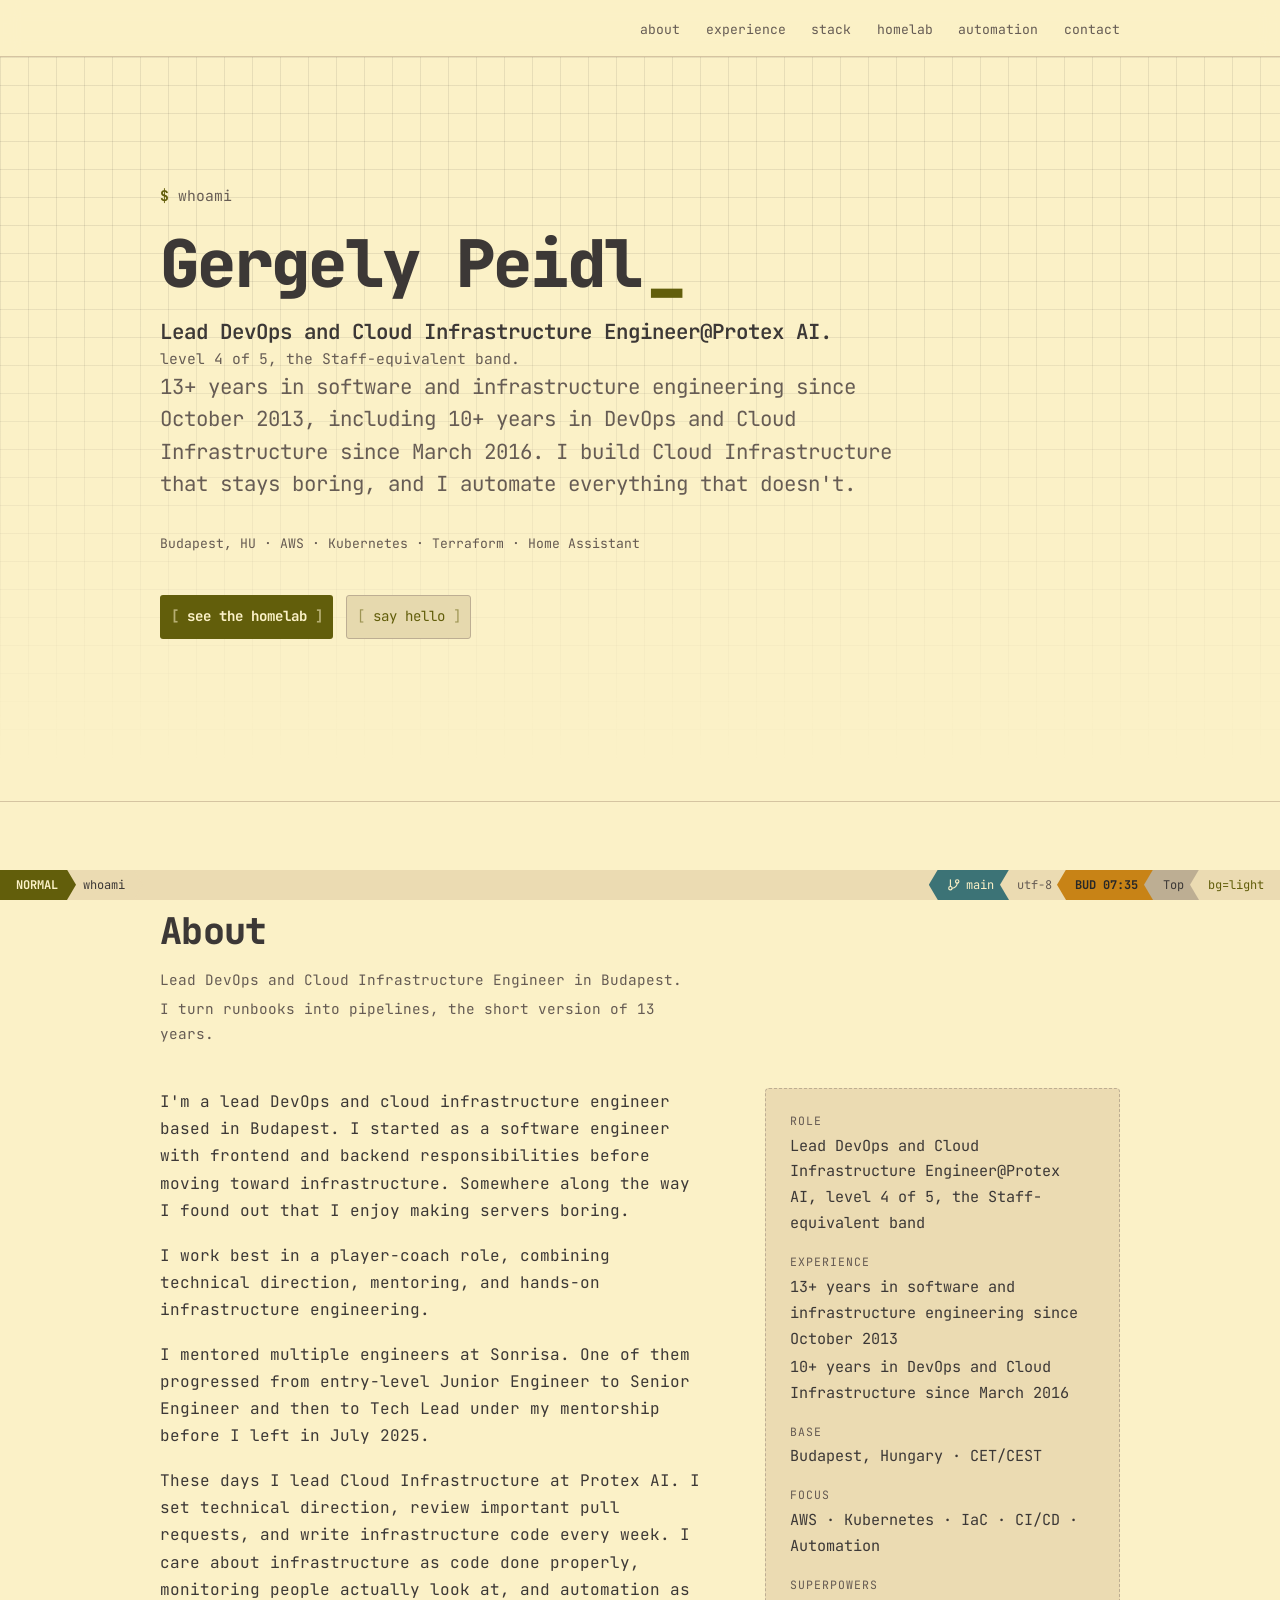
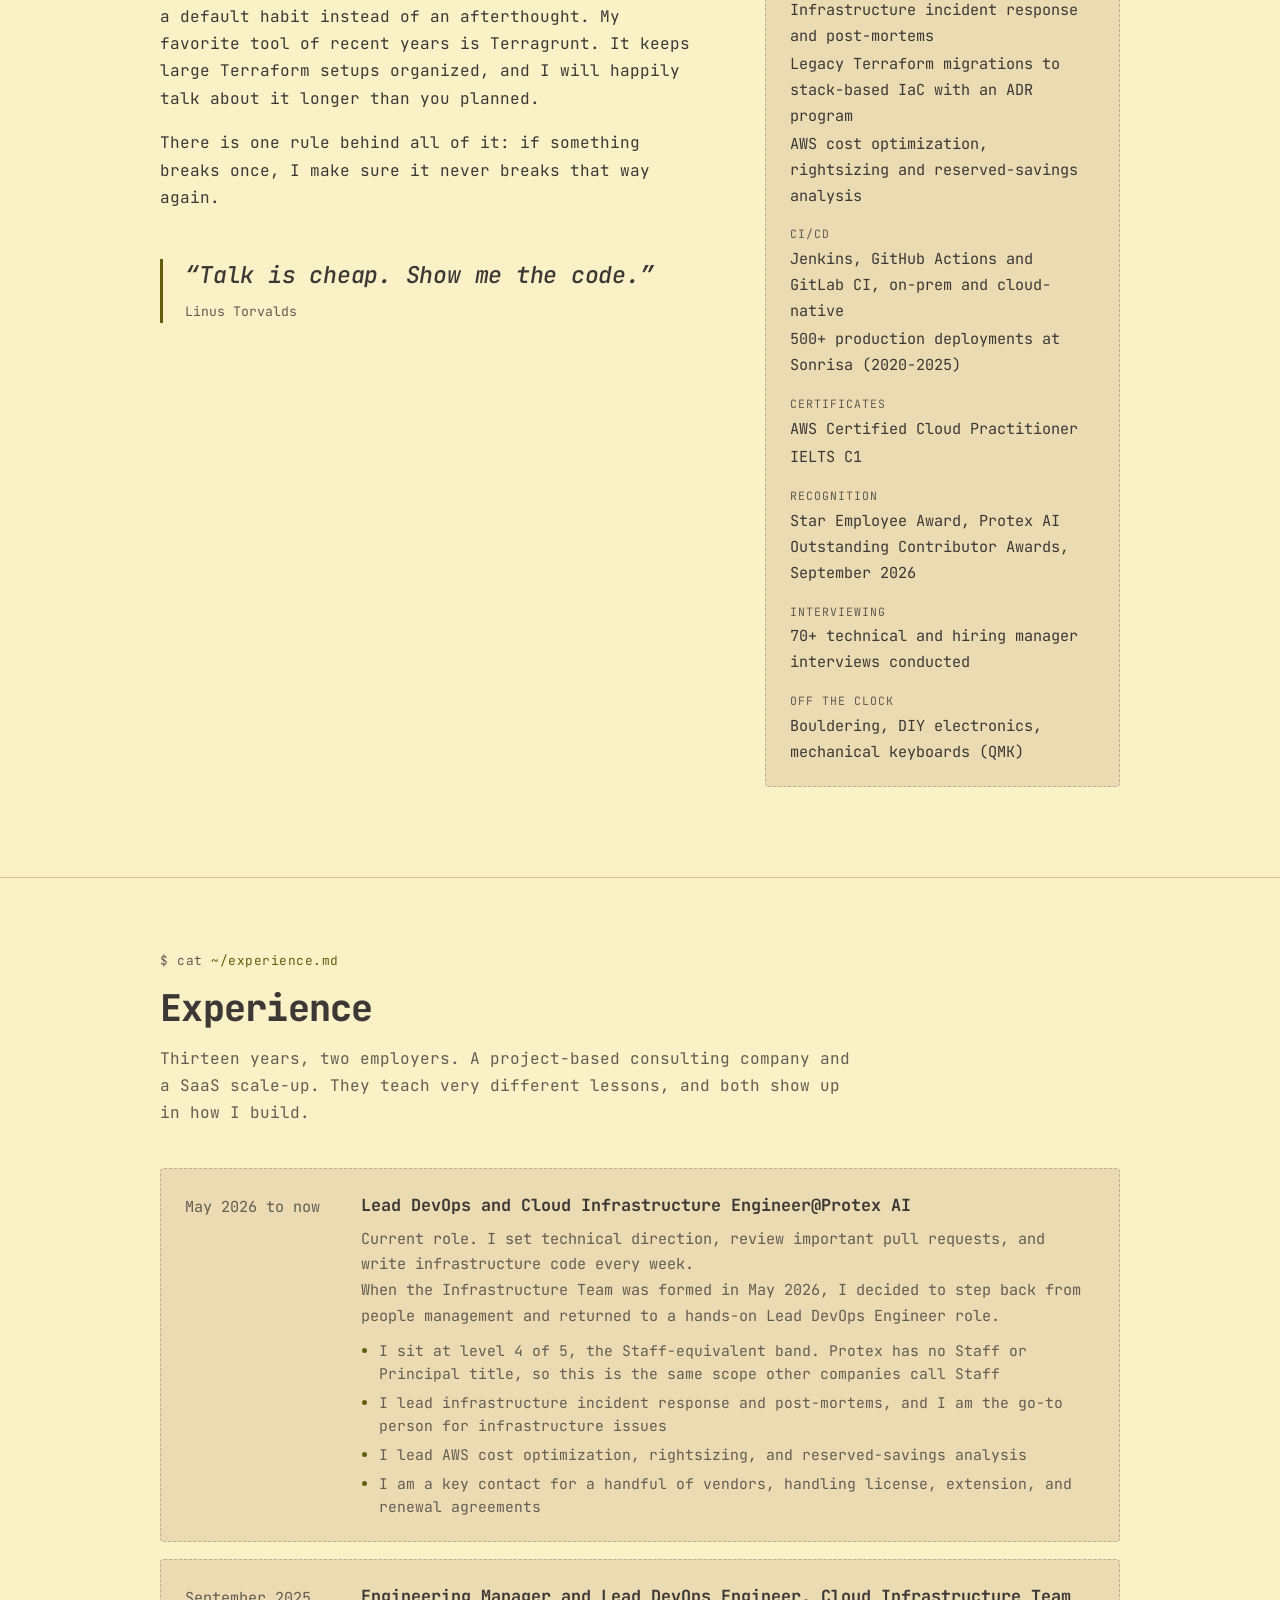
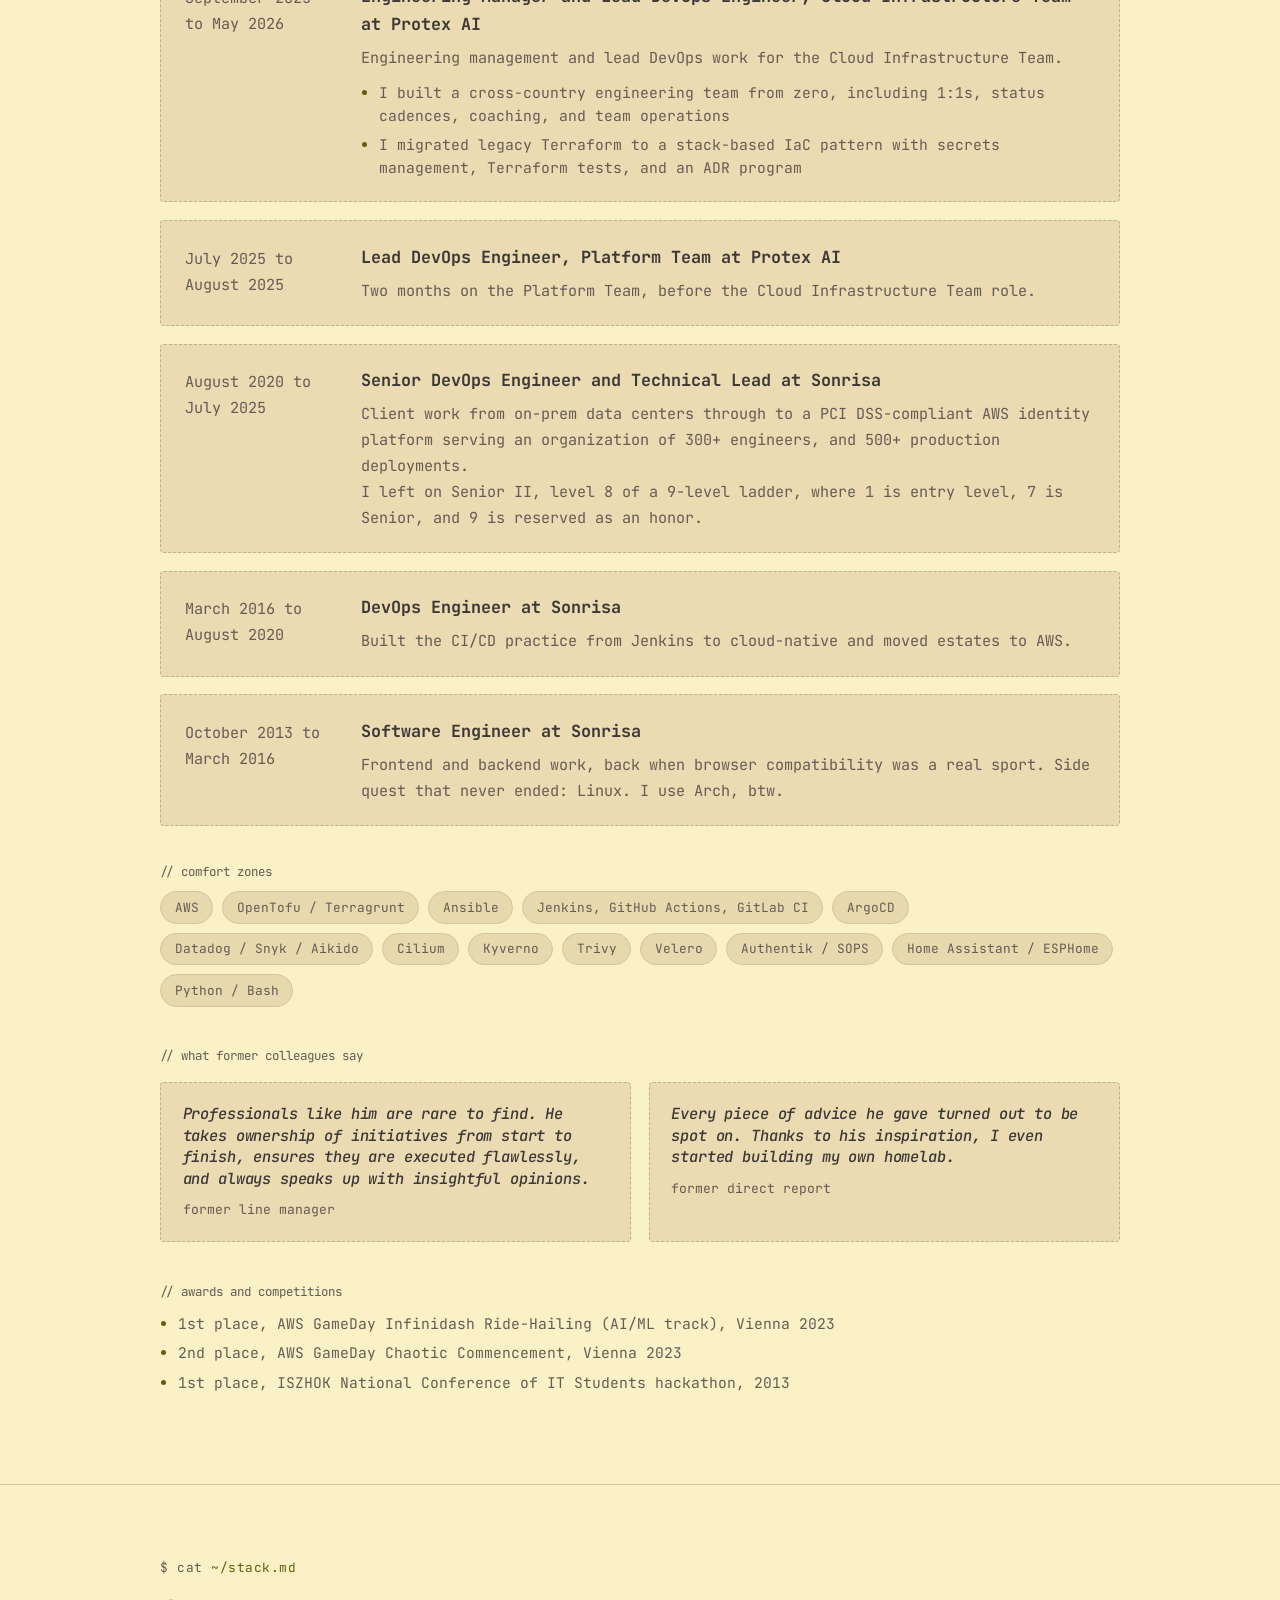
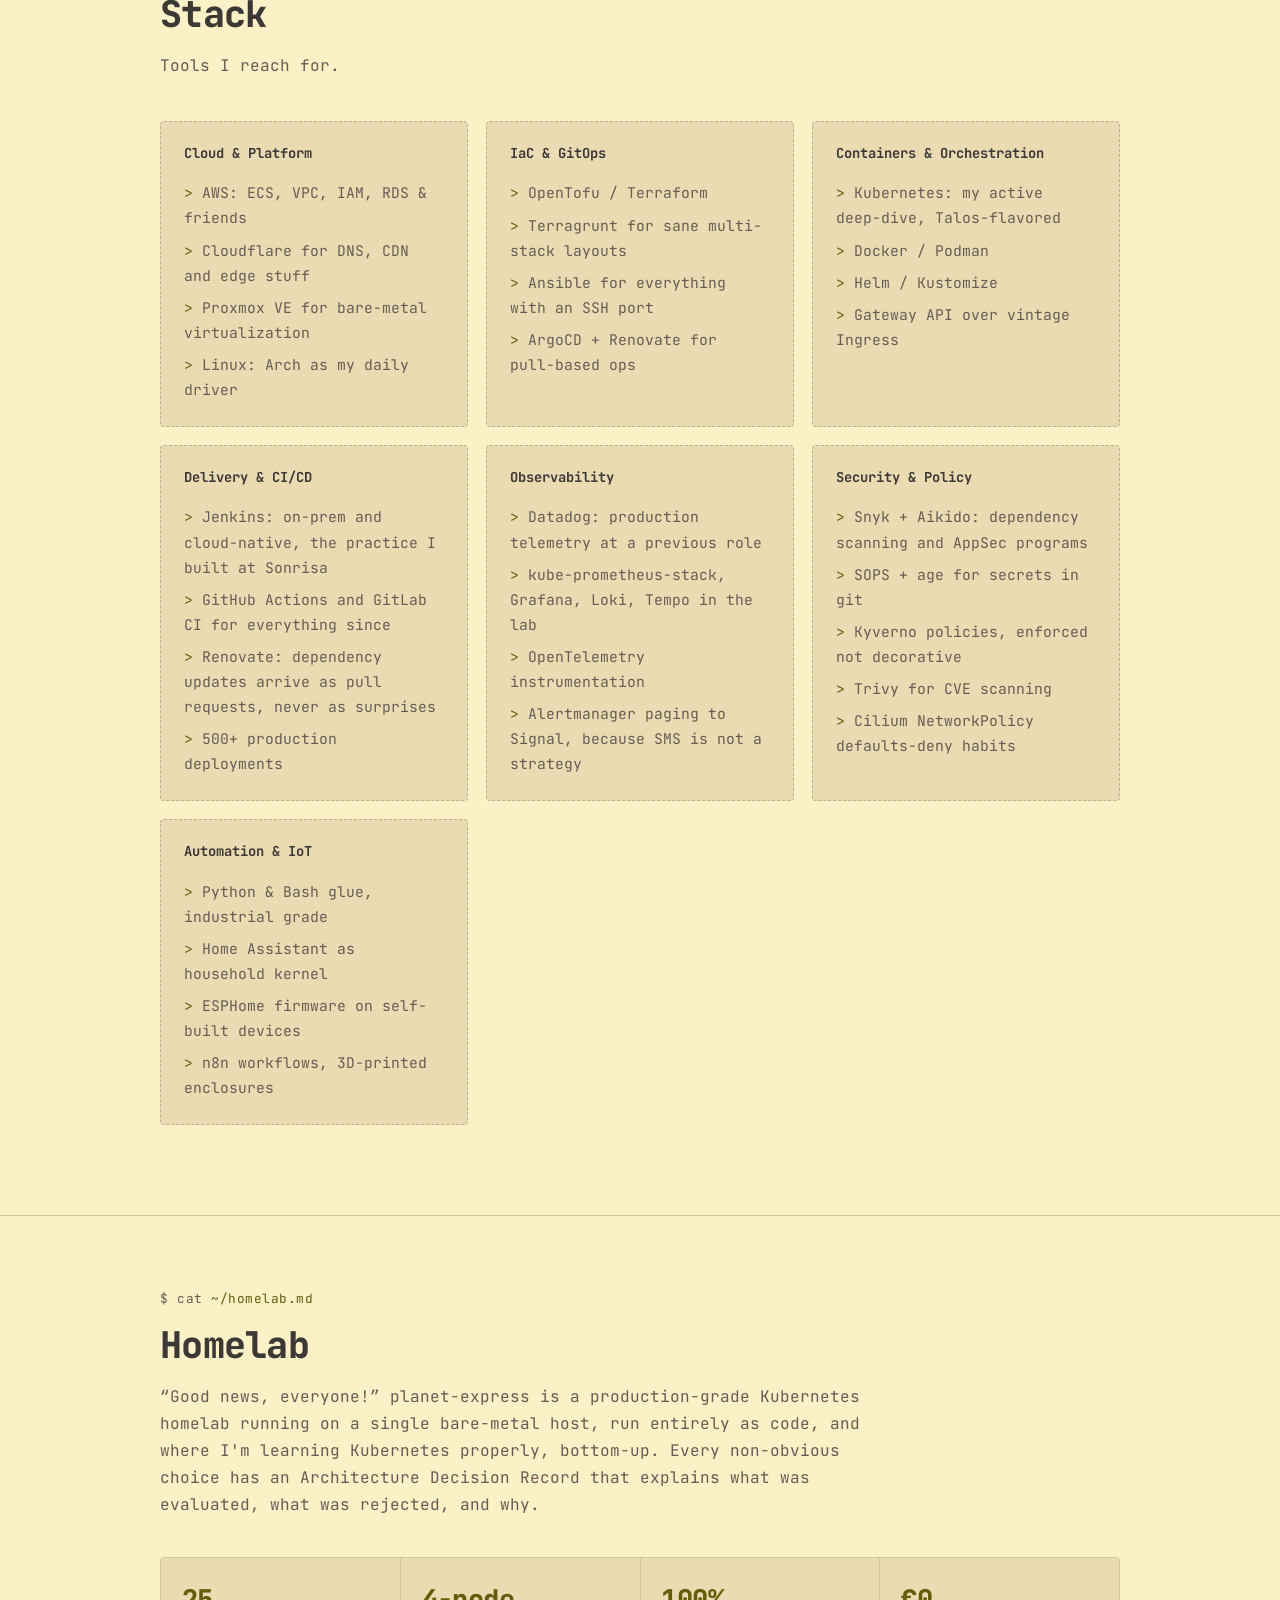
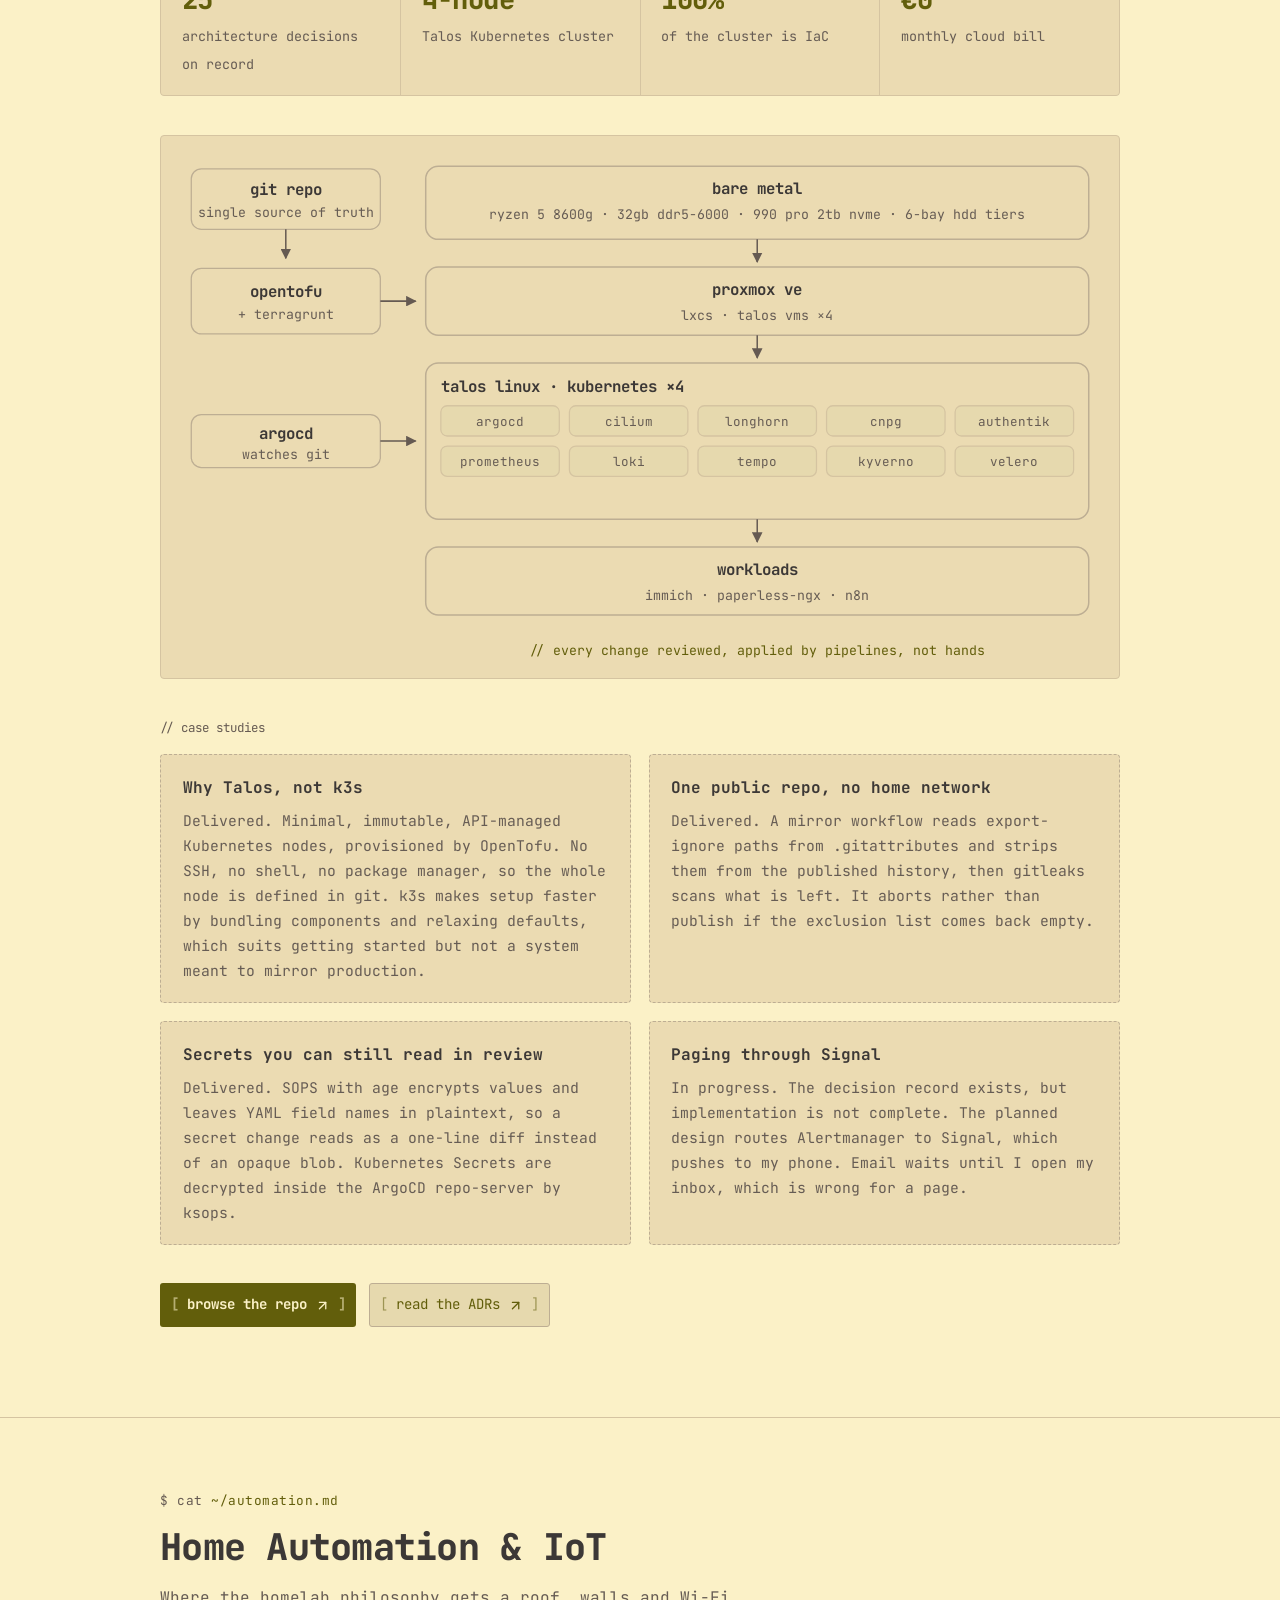
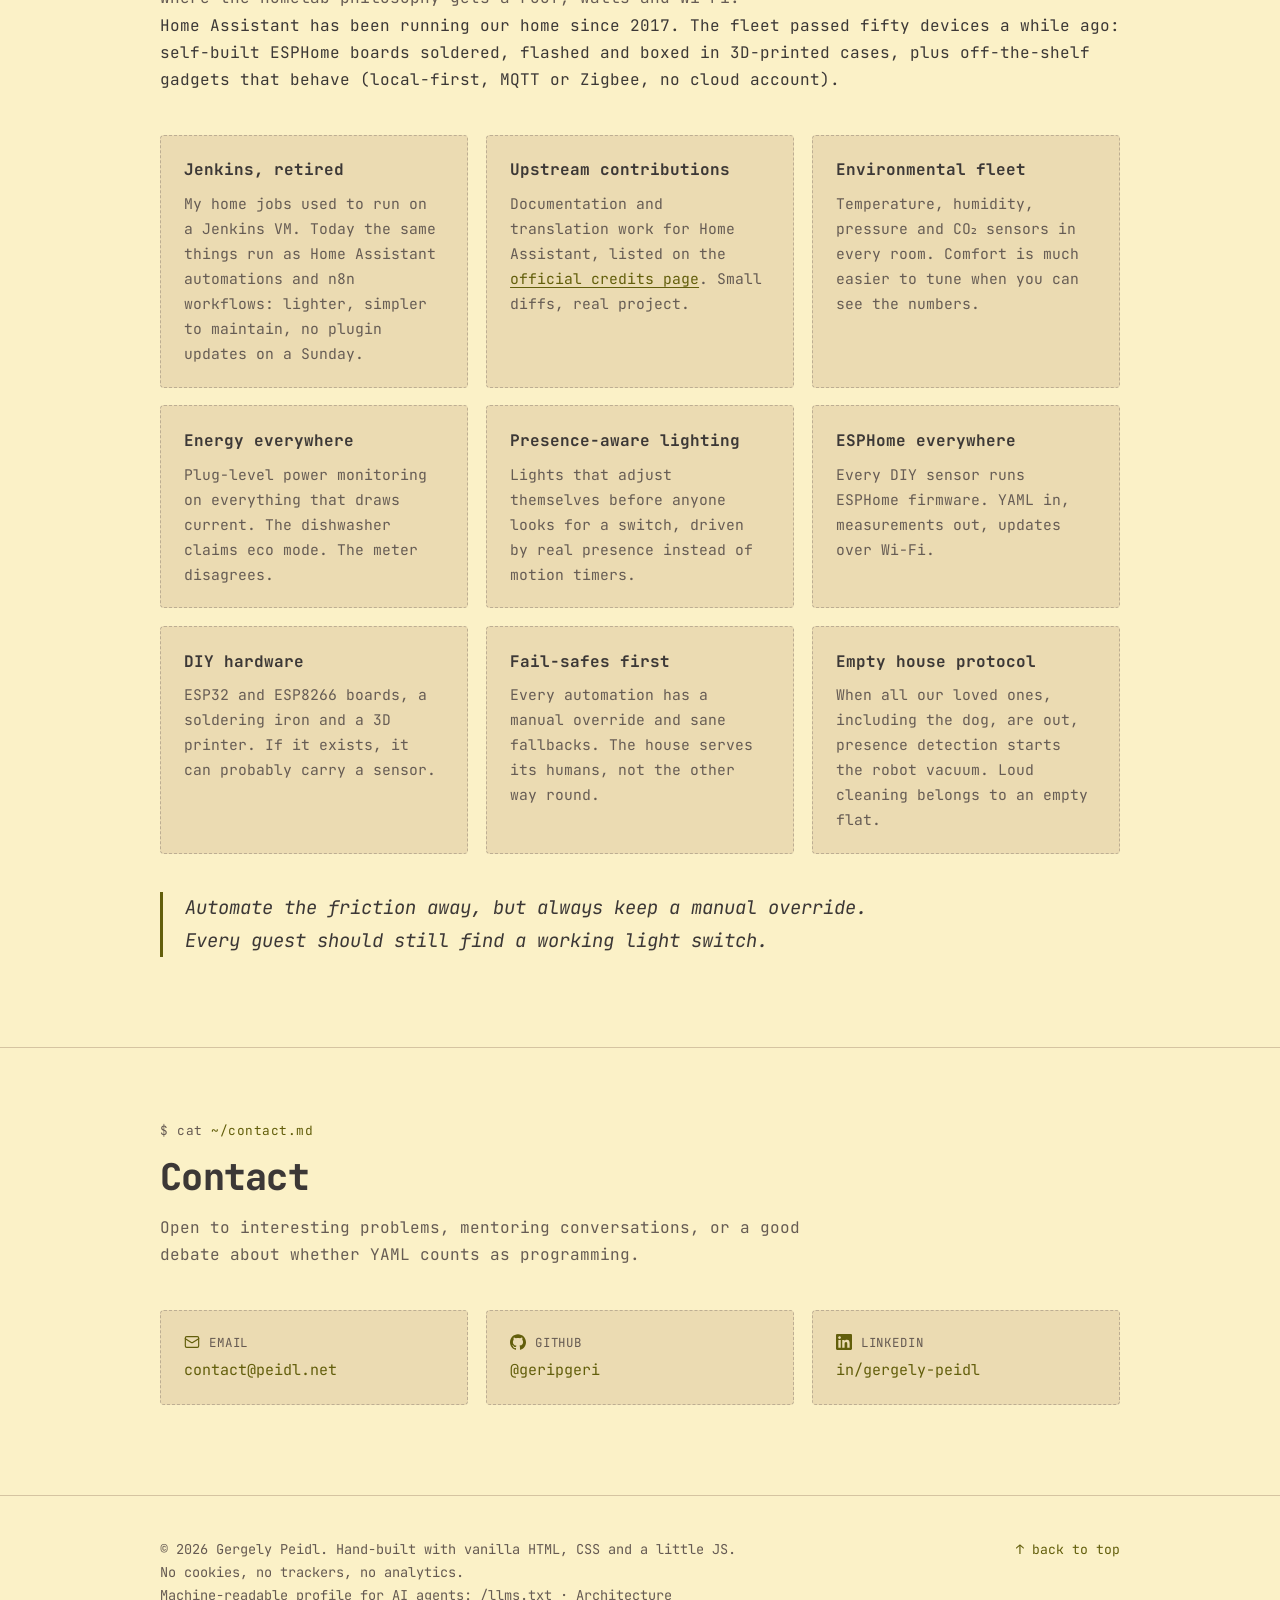
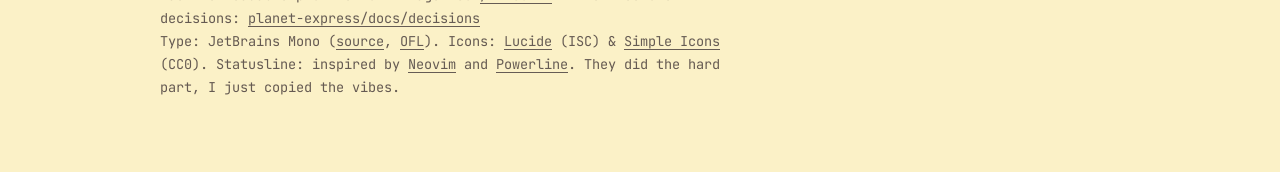
==== index.html @ a9b55cf8 "chore(seo): sync last modified date to 2026-10-09" ====
<!DOCTYPE html>
<html lang="en">
<head>
  <meta charset="utf-8">
  <meta name="viewport" content="width=device-width, initial-scale=1, viewport-fit=cover">
  <title>Gergely Peidl | Lead DevOps and Cloud Infrastructure Engineer</title>
  <meta name="description" content="Lead DevOps and Cloud Infrastructure Engineer at Protex AI, level 4 of 5. 13+ years in engineering, 10+ in DevOps and Cloud Infrastructure. Budapest.">
  <meta name="author" content="Gergely Peidl">
  <link rel="canonical" href="https://peidl.net/">
  <link rel="alternate" type="text/plain" href="https://peidl.net/llms.txt" title="Machine-readable profile for AI agents">
  <link rel="icon" type="image/svg+xml" href="img/favicon.svg">
  <meta property="og:type" content="website">
  <meta property="og:site_name" content="Gergely Peidl">
  <meta property="og:locale" content="en_US">
  <meta property="og:title" content="Gergely Peidl | Lead DevOps and Cloud Infrastructure Engineer">
  <meta property="og:description" content="Lead DevOps and Cloud Infrastructure Engineer at Protex AI, level 4 of 5. 13+ years in engineering, 10+ in DevOps and Cloud Infrastructure. Budapest.">
  <meta property="og:url" content="https://peidl.net/">
  <meta property="og:image" content="https://peidl.net/img/og-cover.png">
  <meta property="og:image:width" content="1200">
  <meta property="og:image:height" content="630">
  <meta property="og:image:alt" content="Terminal-style profile card: $ cat ~/profile, Gergely Peidl, Lead DevOps and Cloud Infrastructure Engineer at Protex AI, peidl.net, Budapest, HU, 13+ years in engineering, 10+ in DevOps and Cloud Infrastructure.">
  <meta name="twitter:card" content="summary_large_image">
  <meta name="twitter:title" content="Gergely Peidl | Lead DevOps and Cloud Infrastructure Engineer">
  <meta name="twitter:description" content="Lead DevOps and Cloud Infrastructure Engineer at Protex AI, level 4 of 5. 13+ years in engineering, 10+ in DevOps and Cloud Infrastructure. Budapest.">
  <meta name="twitter:image" content="https://peidl.net/img/og-cover.png">
  <meta name="twitter:image:alt" content="Terminal-style profile card: $ cat ~/profile, Gergely Peidl, Lead DevOps and Cloud Infrastructure Engineer at Protex AI, peidl.net, Budapest, HU, 13+ years in engineering, 10+ in DevOps and Cloud Infrastructure.">
  <link rel="sitemap" type="application/xml" href="https://peidl.net/sitemap.xml">
  <meta name="theme-color" media="(prefers-color-scheme: light)" content="#fbf1c7">
  <meta name="theme-color" media="(prefers-color-scheme: dark)" content="#282828">
  <link rel="apple-touch-icon" href="img/apple-touch-icon.png">
  <link rel="preload" href="fonts/jetbrains-mono-var.woff2" as="font" type="font/woff2" crossorigin>
  <link rel="preload" href="fonts/jetbrains-mono-var-italic.woff2" as="font" type="font/woff2" crossorigin>
  <script>
    (function () {
      var t = null;
      try { t = localStorage.getItem('peidl-theme'); } catch (e) {}
      if (t !== 'light' && t !== 'dark') {
        t = window.matchMedia('(prefers-color-scheme: dark)').matches ? 'dark' : 'light';
      }
      document.documentElement.dataset.theme = t;
    })();
  </script>
  <link rel="stylesheet" href="css/styles.css">
  <script src="js/main.js" defer></script>
</head>
<body id="top">
  <a class="skip-link" href="#main">Skip to content</a>

  <nav class="site-nav" aria-label="Main navigation">
    <div class="wrap">
      <ul class="nav-links">
        <li><a href="#about">about</a></li>
        <li><a href="#experience">experience</a></li>
        <li><a href="#stack">stack</a></li>
        <li><a href="#homelab">homelab</a></li>
        <li><a href="#automation">automation</a></li>
        <li><a href="#contact">contact</a></li>
      </ul>
    </div>
  </nav>

  <main id="main">
    <header class="hero">
      <div class="wrap">
        <p class="prompt-line"><span class="p-mark">$</span> whoami</p>
        <h1>Gergely Peidl</h1>
        <p class="lead"><strong>Lead DevOps and Cloud Infrastructure Engineer@Protex AI.</strong> <span class="lead-note">level 4 of 5, the Staff-equivalent band.</span> 13+ years in software and infrastructure engineering since October 2013, including 10+ years in DevOps and Cloud Infrastructure since March 2016. I build Cloud Infrastructure that stays boring, and I automate everything that doesn't.</p>
        <p class="hero-meta">Budapest, HU · AWS · Kubernetes · Terraform · Home Assistant</p>
        <div class="hero-actions">
          <a class="btn btn-solid" href="#homelab">see the homelab</a>
          <a class="btn btn-ghost" href="#contact">say hello</a>
        </div>
      </div>
    </header>

    <section id="about" aria-labelledby="about-title">
      <div class="wrap section-pad">
        <div class="section-head">
          <p class="eyebrow">~/about.md</p>
          <h2 id="about-title">About</h2>
          <p class="intro">Lead DevOps and Cloud Infrastructure Engineer in Budapest.</p>
          <p class="intro">I turn runbooks into pipelines, the short version of 13 years.</p>
        </div>
        <div class="about-grid">
          <div class="about-prose">
            <p>I'm a lead DevOps and cloud infrastructure engineer based in Budapest. I started as a software engineer with frontend and backend responsibilities before moving toward infrastructure. Somewhere along the way I found out that I enjoy making servers boring.</p>
            <p>I work best in a player-coach role, combining technical direction, mentoring, and hands-on infrastructure engineering.</p>
            <p>I mentored multiple engineers at Sonrisa. One of them progressed from entry-level Junior Engineer to Senior Engineer and then to Tech Lead under my mentorship before I left in July 2025.</p>
            <p>These days I lead Cloud Infrastructure at Protex AI. I set technical direction, review important pull requests, and write infrastructure code every week. I care about infrastructure as code done properly, monitoring people actually look at, and automation as a default habit instead of an afterthought. My favorite tool of recent years is Terragrunt. It keeps large Terraform setups organized, and I will happily talk about it longer than you planned.</p>
            <p>There is one rule behind all of it: if something breaks once, I make sure it never breaks that way again.</p>
            <blockquote class="quote">
              <p>&ldquo;Talk is cheap. Show me the code.&rdquo;</p>
              <footer>Linus Torvalds</footer>
            </blockquote>
          </div>
          <dl class="facts">
            <dt>role</dt>
            <dd>Lead DevOps and Cloud Infrastructure Engineer@Protex AI, level 4 of 5, the Staff-equivalent band</dd>
            <dt>experience</dt>
            <dd>13+ years in software and infrastructure engineering since October 2013</dd>
            <dd>10+ years in DevOps and Cloud Infrastructure since March 2016</dd>
            <dt>base</dt>
            <dd>Budapest, Hungary · CET/CEST</dd>
            <dt>focus</dt>
            <dd>AWS · Kubernetes · IaC · CI/CD · Automation</dd>
            <dt>superpowers</dt>
            <dd>Infrastructure incident response and post-mortems</dd>
            <dd>Legacy Terraform migrations to stack-based IaC with an ADR program</dd>
            <dd>AWS cost optimization, rightsizing and reserved-savings analysis</dd>
            <dt>ci/cd</dt>
            <dd>Jenkins, GitHub Actions and GitLab CI, on-prem and cloud-native</dd>
            <dd>500+ production deployments at Sonrisa (2020-2025)</dd>
            <dt>certificates</dt>
            <dd>AWS Certified Cloud Practitioner</dd>
            <dd>IELTS C1</dd>
            <dt>recognition</dt>
            <dd>Star Employee Award, Protex AI Outstanding Contributor Awards, September 2026</dd>
            <dt>interviewing</dt>
            <dd>70+ technical and hiring manager interviews conducted</dd>
            <dt>off the clock</dt>
            <dd>Bouldering, DIY electronics, mechanical keyboards (QMK)</dd>
          </dl>
        </div>
      </div>
    </section>

    <section id="experience" aria-labelledby="experience-title">
      <div class="wrap section-pad">
        <div class="section-head">
          <p class="eyebrow">~/experience.md</p>
          <h2 id="experience-title">Experience</h2>
          <p class="intro">Thirteen years, two employers. A project-based consulting company and a SaaS scale-up. They teach very different lessons, and both show up in how I build.</p>
        </div>
        <div class="xp-list">
          <article class="xp-item">
            <p class="xp-when">May 2026 to now</p>
            <div>
              <h3>Lead DevOps and Cloud Infrastructure Engineer@Protex AI</h3>
              <p>Current role. I set technical direction, review important pull requests, and write infrastructure code every week.</p>
              <p>When the Infrastructure Team was formed in May 2026, I decided to step back from people management and returned to a hands-on Lead DevOps Engineer role.</p>
              <ul class="lead-list">
                <li>I sit at level 4 of 5, the Staff-equivalent band. Protex has no Staff or Principal title, so this is the same scope other companies call Staff</li>
                <li>I lead infrastructure incident response and post-mortems, and I am the go-to person for infrastructure issues</li>
                <li>I lead AWS cost optimization, rightsizing, and reserved-savings analysis</li>
                <li>I am a key contact for a handful of vendors, handling license, extension, and renewal agreements</li>
              </ul>
            </div>
          </article>
          <article class="xp-item">
            <p class="xp-when">September 2025 to May 2026</p>
            <div>
              <h3>Engineering Manager and Lead DevOps Engineer, Cloud Infrastructure Team at Protex AI</h3>
              <p>Engineering management and lead DevOps work for the Cloud Infrastructure Team.</p>
              <ul class="lead-list">
                <li>I built a cross-country engineering team from zero, including 1:1s, status cadences, coaching, and team operations</li>
                <li>I migrated legacy Terraform to a stack-based IaC pattern with secrets management, Terraform tests, and an ADR program</li>
              </ul>
            </div>
          </article>
          <article class="xp-item">
            <p class="xp-when">July 2025 to August 2025</p>
            <div>
              <h3>Lead DevOps Engineer, Platform Team at Protex AI</h3>
              <p>Two months on the Platform Team, before the Cloud Infrastructure Team role.</p>
            </div>
          </article>
          <article class="xp-item">
            <p class="xp-when">August 2020 to July 2025</p>
            <div>
              <h3>Senior DevOps Engineer and Technical Lead at Sonrisa</h3>
              <p>Client work from on-prem data centers through to a PCI DSS-compliant AWS identity platform serving an organization of 300+ engineers, and 500+ production deployments.</p>
              <p>I left on Senior II, level 8 of a 9-level ladder, where 1 is entry level, 7 is Senior, and 9 is reserved as an honor.</p>
            </div>
          </article>
          <article class="xp-item">
            <p class="xp-when">March 2016 to August 2020</p>
            <div>
              <h3>DevOps Engineer at Sonrisa</h3>
              <p>Built the CI/CD practice from Jenkins to cloud-native and moved estates to AWS.</p>
            </div>
          </article>
          <article class="xp-item">
            <p class="xp-when">October 2013 to March 2016</p>
            <div>
              <h3>Software Engineer at Sonrisa</h3>
              <p>Frontend and backend work, back when browser compatibility was a real sport. Side quest that never ended: Linux. I use Arch, btw.</p>
            </div>
          </article>
        </div>
        <div class="chip-row">
          <p class="chip-row-label">// comfort zones</p>
          <span class="chip">AWS</span>
          <span class="chip">OpenTofu / Terragrunt</span>
          <span class="chip">Ansible</span>
          <span class="chip">Jenkins, GitHub Actions, GitLab CI</span>
          <span class="chip">ArgoCD</span>
          <span class="chip">Datadog / Snyk / Aikido</span>
          <span class="chip">Cilium</span>
          <span class="chip">Kyverno</span>
          <span class="chip">Trivy</span>
          <span class="chip">Velero</span>
          <span class="chip">Authentik / SOPS</span>
          <span class="chip">Home Assistant / ESPHome</span>
          <span class="chip">Python / Bash</span>
        </div>
        <p class="recs-label">// what former colleagues say</p>
        <div class="recs-grid">
          <blockquote class="quote">
            <p>Professionals like him are rare to find. He takes ownership of initiatives from start to finish, ensures they are executed flawlessly, and always speaks up with insightful opinions.</p>
            <footer>former line manager</footer>
          </blockquote>
          <blockquote class="quote">
            <p>Every piece of advice he gave turned out to be spot on. Thanks to his inspiration, I even started building my own homelab.</p>
            <footer>former direct report</footer>
          </blockquote>
        </div>
        <p class="recs-label">// awards and competitions</p>
        <ul class="lead-list">
          <li>1st place, AWS GameDay Infinidash Ride-Hailing (AI/ML track), Vienna 2023</li>
          <li>2nd place, AWS GameDay Chaotic Commencement, Vienna 2023</li>
          <li>1st place, ISZHOK National Conference of IT Students hackathon, 2013</li>
        </ul>
      </div>
    </section>

    <section id="stack" aria-labelledby="stack-title">
      <div class="wrap section-pad">
        <div class="section-head">
          <p class="eyebrow">~/stack.md</p>
          <h2 id="stack-title">Stack</h2>
          <p class="intro">Tools I reach for.</p>
        </div>
        <div class="stack-grid">
          <div class="stack-card">
            <h3>Cloud &amp; Platform</h3>
            <ul>
              <li>AWS: ECS, VPC, IAM, RDS &amp; friends</li>
              <li>Cloudflare for DNS, CDN and edge stuff</li>
              <li>Proxmox VE for bare-metal virtualization</li>
              <li>Linux: Arch as my daily driver</li>
            </ul>
          </div>
          <div class="stack-card">
            <h3>IaC &amp; GitOps</h3>
            <ul>
              <li>OpenTofu / Terraform</li>
              <li>Terragrunt for sane multi-stack layouts</li>
              <li>Ansible for everything with an SSH port</li>
              <li>ArgoCD + Renovate for pull-based ops</li>
            </ul>
          </div>
          <div class="stack-card">
            <h3>Containers &amp; Orchestration</h3>
            <ul>
              <li>Kubernetes: my active deep-dive, Talos-flavored</li>
              <li>Docker / Podman</li>
              <li>Helm / Kustomize</li>
              <li>Gateway API over vintage Ingress</li>
            </ul>
          </div>
          <div class="stack-card">
            <h3>Delivery &amp; CI/CD</h3>
            <ul>
              <li>Jenkins: on-prem and cloud-native, the practice I built at Sonrisa</li>
              <li>GitHub Actions and GitLab CI for everything since</li>
              <li>Renovate: dependency updates arrive as pull requests, never as surprises</li>
              <li>500+ production deployments</li>
            </ul>
          </div>
          <div class="stack-card">
            <h3>Observability</h3>
            <ul>
              <li>Datadog: production telemetry at a previous role</li>
              <li>kube-prometheus-stack, Grafana, Loki, Tempo in the lab</li>
              <li>OpenTelemetry instrumentation</li>
              <li>Alertmanager paging to Signal, because SMS is not a strategy</li>
            </ul>
          </div>
          <div class="stack-card">
            <h3>Security &amp; Policy</h3>
            <ul>
              <li>Snyk + Aikido: dependency scanning and AppSec programs</li>
              <li>SOPS + age for secrets in git</li>
              <li>Kyverno policies, enforced not decorative</li>
              <li>Trivy for CVE scanning</li>
              <li>Cilium NetworkPolicy defaults-deny habits</li>
            </ul>
          </div>
          <div class="stack-card">
            <h3>Automation &amp; IoT</h3>
            <ul>
              <li>Python &amp; Bash glue, industrial grade</li>
              <li>Home Assistant as household kernel</li>
              <li>ESPHome firmware on self-built devices</li>
              <li>n8n workflows, 3D-printed enclosures</li>
            </ul>
          </div>
        </div>
      </div>
    </section>

    <section id="homelab" aria-labelledby="homelab-title">
      <div class="wrap section-pad">
        <div class="section-head">
          <p class="eyebrow">~/homelab.md</p>
          <h2 id="homelab-title">Homelab</h2>
          <p class="intro">&ldquo;Good news, everyone!&rdquo; planet-express is a production-grade Kubernetes homelab running on a single bare-metal host, run entirely as code, and where I'm learning Kubernetes properly, bottom-up. Every non-obvious choice has an Architecture Decision Record that explains what was evaluated, what was rejected, and why.</p>
        </div>
        <div class="stats-strip">
          <div class="stat"><b><span data-counter="25" data-counter-key="adrs" title="synced from the planet-express repo via CI">25</span></b><span>architecture decisions on record</span></div>
          <div class="stat"><b><span data-counter="4">4</span>-node</b><span>Talos Kubernetes cluster</span></div>
          <div class="stat"><b><span data-counter="100">100</span>%</b><span>of the cluster is IaC</span></div>
          <div class="stat"><b>€<span data-counter="0">0</span></b><span>monthly cloud bill</span></div>
        </div>

        <figure class="diagram-scroll">
          <svg viewBox="0 0 760 430" role="img" aria-label="Homelab architecture: Git repositories provisioned by OpenTofu onto Proxmox VE, running a four-node Talos Kubernetes cluster managed by ArgoCD, hosting workloads like Immich, Paperless-ngx and n8n.">
            <defs>
              <marker id="arr" viewBox="0 0 10 10" refX="9" refY="5" markerWidth="7" markerHeight="7" orient="auto-start-reverse">
                <path d="M0 0L10 5L0 10z" style="fill:var(--text-faint)"/>
              </marker>
            </defs>
            <g fill="none">
              <rect class="dg-box dg-layer" x="210" y="24" width="526" height="58" rx="10"/>
              <rect class="dg-box dg-layer" x="210" y="104" width="526" height="54" rx="10"/>
              <rect class="dg-box dg-layer" x="210" y="180" width="526" height="124" rx="10"/>
              <rect class="dg-box dg-layer" x="210" y="326" width="526" height="54" rx="10"/>
              <rect class="dg-box" x="24" y="26" width="150" height="48" rx="8"/>
              <rect class="dg-box" x="24" y="105" width="150" height="52" rx="8"/>
              <rect class="dg-box" x="24" y="221" width="150" height="42" rx="8"/>
              <path class="dg-arrow" d="M99 74v23" marker-end="url(#arr)"/>
              <path class="dg-arrow" d="M174 131h28" marker-end="url(#arr)"/>
              <path class="dg-arrow" d="M174 242h28" marker-end="url(#arr)"/>
              <path class="dg-arrow" d="M473 82v18" marker-end="url(#arr)"/>
              <path class="dg-arrow" d="M473 158v18" marker-end="url(#arr)"/>
              <path class="dg-arrow" d="M473 304v18" marker-end="url(#arr)"/>
            </g>
            <text class="dg-title" x="99" y="47" text-anchor="middle">git repo</text>
            <text class="dg-sub" x="99" y="64" text-anchor="middle">single source of truth</text>
            <text class="dg-title" x="99" y="128" text-anchor="middle">opentofu</text>
            <text class="dg-sub" x="99" y="145" text-anchor="middle">+ terragrunt</text>
            <text class="dg-title" x="99" y="240" text-anchor="middle">argocd</text>
            <text class="dg-sub" x="99" y="256" text-anchor="middle">watches git</text>
            <text class="dg-title" x="473" y="46" text-anchor="middle">bare metal</text>
            <text class="dg-sub" x="473" y="66" text-anchor="middle">ryzen 5 8600g · 32gb ddr5-6000 · 990 pro 2tb nvme · 6-bay hdd tiers</text>
            <text class="dg-title" x="473" y="126" text-anchor="middle">proxmox ve</text>
            <text class="dg-sub" x="473" y="146" text-anchor="middle">lxcs · talos vms ×4</text>
            <text class="dg-title" x="222" y="203">talos linux · kubernetes ×4</text>
            <g>
              <rect class="dg-inner" x="222" y="214" width="94" height="24" rx="5"/><text class="dg-chip-text" x="269" y="230" text-anchor="middle">argocd</text>
              <rect class="dg-inner" x="324" y="214" width="94" height="24" rx="5"/><text class="dg-chip-text" x="371" y="230" text-anchor="middle">cilium</text>
              <rect class="dg-inner" x="426" y="214" width="94" height="24" rx="5"/><text class="dg-chip-text" x="473" y="230" text-anchor="middle">longhorn</text>
              <rect class="dg-inner" x="528" y="214" width="94" height="24" rx="5"/><text class="dg-chip-text" x="575" y="230" text-anchor="middle">cnpg</text>
              <rect class="dg-inner" x="630" y="214" width="94" height="24" rx="5"/><text class="dg-chip-text" x="677" y="230" text-anchor="middle">authentik</text>
              <rect class="dg-inner" x="222" y="246" width="94" height="24" rx="5"/><text class="dg-chip-text" x="269" y="262" text-anchor="middle">prometheus</text>
              <rect class="dg-inner" x="324" y="246" width="94" height="24" rx="5"/><text class="dg-chip-text" x="371" y="262" text-anchor="middle">loki</text>
              <rect class="dg-inner" x="426" y="246" width="94" height="24" rx="5"/><text class="dg-chip-text" x="473" y="262" text-anchor="middle">tempo</text>
              <rect class="dg-inner" x="528" y="246" width="94" height="24" rx="5"/><text class="dg-chip-text" x="575" y="262" text-anchor="middle">kyverno</text>
              <rect class="dg-inner" x="630" y="246" width="94" height="24" rx="5"/><text class="dg-chip-text" x="677" y="262" text-anchor="middle">velero</text>
            </g>
            <text class="dg-title" x="473" y="348" text-anchor="middle">workloads</text>
            <text class="dg-sub" x="473" y="368" text-anchor="middle">immich · paperless-ngx · n8n</text>
            <text class="dg-note" x="473" y="412" text-anchor="middle">// every change reviewed, applied by pipelines, not hands</text>
          </svg>
        </figure>


        <p class="recs-label">// case studies</p>
        <div class="cs-grid">
          <a class="cs-card" href="https://github.com/geripgeri/planet-express/blob/main/docs/decisions/ADR-001-kubernetes.md" target="_blank" rel="noopener">
            <h3>Why Talos, not k3s</h3>
            <p>Delivered. Minimal, immutable, API-managed Kubernetes nodes, provisioned by OpenTofu. No SSH, no shell, no package manager, so the whole node is defined in git. k3s makes setup faster by bundling components and relaxing defaults, which suits getting started but not a system meant to mirror production.</p>
          </a>
          <a class="cs-card" href="https://github.com/geripgeri/planet-express/blob/main/docs/decisions/ADR-021-public-mirror-privacy-partitioning.md" target="_blank" rel="noopener">
            <h3>One public repo, no home network</h3>
            <p>Delivered. A mirror workflow reads export-ignore paths from .gitattributes and strips them from the published history, then gitleaks scans what is left. It aborts rather than publish if the exclusion list comes back empty.</p>
          </a>
          <a class="cs-card" href="https://github.com/geripgeri/planet-express/blob/main/docs/decisions/ADR-009-sops.md" target="_blank" rel="noopener">
            <h3>Secrets you can still read in review</h3>
            <p>Delivered. SOPS with age encrypts values and leaves YAML field names in plaintext, so a secret change reads as a one-line diff instead of an opaque blob. Kubernetes Secrets are decrypted inside the ArgoCD repo-server by ksops.</p>
          </a>
          <a class="cs-card" href="https://github.com/geripgeri/planet-express/blob/main/docs/decisions/ADR-012-alerting.md" target="_blank" rel="noopener">
            <h3>Paging through Signal</h3>
            <p>In progress. The decision record exists, but implementation is not complete. The planned design routes Alertmanager to Signal, which pushes to my phone. Email waits until I open my inbox, which is wrong for a page.</p>
          </a>
        </div>

        <div class="hero-actions">
          <a class="btn btn-solid" href="https://github.com/geripgeri/planet-express" target="_blank" rel="noopener">browse the repo
            <!-- Icon: Lucide (ISC License), https://lucide.dev -->
            <svg viewBox="0 0 24 24" fill="none" stroke="currentColor" stroke-width="2" stroke-linecap="round" stroke-linejoin="round" aria-hidden="true"><path d="M7 7h10v10"/><path d="M7 17 17 7"/></svg>
          </a>
          <a class="btn btn-ghost" href="https://github.com/geripgeri/planet-express/tree/main/docs/decisions" target="_blank" rel="noopener">read the ADRs
            <svg viewBox="0 0 24 24" fill="none" stroke="currentColor" stroke-width="2" stroke-linecap="round" stroke-linejoin="round" aria-hidden="true"><path d="M7 7h10v10"/><path d="M7 17 17 7"/></svg>
          </a>
        </div>
      </div>
    </section>

    <section id="automation" aria-labelledby="automation-title">
      <div class="wrap section-pad">
        <div class="section-head">
          <p class="eyebrow">~/automation.md</p>
          <h2 id="automation-title">Home Automation &amp; IoT</h2>
          <p class="intro">Where the homelab philosophy gets a roof, walls and Wi-Fi.</p>
        </div>
        <p class="intro">Home Assistant has been running our home since 2017. The fleet passed fifty devices a while ago: self-built ESPHome boards soldered, flashed and boxed in 3D-printed cases, plus off-the-shelf gadgets that behave (local-first, MQTT or Zigbee, no cloud account).</p>
        <div class="iot-grid">
          <div class="iot-card">
            <h3>Jenkins, retired</h3>
            <p>My home jobs used to run on a Jenkins VM. Today the same things run as Home Assistant automations and n8n workflows: lighter, simpler to maintain, no plugin updates on a Sunday.</p>
          </div>
          <div class="iot-card">
            <h3>Upstream contributions</h3>
            <p>Documentation and translation work for Home Assistant, listed on the <a href="https://www.home-assistant.io/developers/credits/">official credits page</a>. Small diffs, real project.</p>
          </div>
          <div class="iot-card">
            <h3>Environmental fleet</h3>
            <p>Temperature, humidity, pressure and CO₂ sensors in every room. Comfort is much easier to tune when you can see the numbers.</p>
          </div>
          <div class="iot-card">
            <h3>Energy everywhere</h3>
            <p>Plug-level power monitoring on everything that draws current. The dishwasher claims eco mode. The meter disagrees.</p>
          </div>
          <div class="iot-card">
            <h3>Presence-aware lighting</h3>
            <p>Lights that adjust themselves before anyone looks for a switch, driven by real presence instead of motion timers.</p>
          </div>
          <div class="iot-card">
            <h3>ESPHome everywhere</h3>
            <p>Every DIY sensor runs ESPHome firmware. YAML in, measurements out, updates over Wi-Fi.</p>
          </div>
          <div class="iot-card">
            <h3>DIY hardware</h3>
            <p>ESP32 and ESP8266 boards, a soldering iron and a 3D printer. If it exists, it can probably carry a sensor.</p>
          </div>
          <div class="iot-card">
            <h3>Fail-safes first</h3>
            <p>Every automation has a manual override and sane fallbacks. The house serves its humans, not the other way round.</p>
          </div>
          <div class="iot-card">
            <h3>Empty house protocol</h3>
            <p>When all our loved ones, including the dog, are out, presence detection starts the robot vacuum. Loud cleaning belongs to an empty flat.</p>
          </div>
        </div>
        <blockquote class="iot-principle">Automate the friction away, but always keep a manual override. Every guest should still find a working light switch.</blockquote>
      </div>
    </section>

    <section id="contact" aria-labelledby="contact-title">
      <div class="wrap section-pad">
        <div class="section-head">
          <p class="eyebrow">~/contact.md</p>
          <h2 id="contact-title">Contact</h2>
          <p class="intro">Open to interesting problems, mentoring conversations, or a good debate about whether YAML counts as programming.</p>
        </div>
        <div class="contact-cards">
          <a class="contact-card" href="mailto:contact@peidl.net">
            <span class="cc-label">
              <!-- Icon: Lucide (ISC License), https://lucide.dev -->
              <svg viewBox="0 0 24 24" fill="none" stroke="currentColor" stroke-width="1.75" stroke-linecap="round" stroke-linejoin="round" aria-hidden="true"><rect width="20" height="16" x="2" y="4" rx="2"/><path d="m22 7-8.97 5.7a1.94 1.94 0 0 1-2.06 0L2 7"/></svg>
              email
            </span>
            <span class="cc-value mono">contact@peidl.net</span>
          </a>
          <a class="contact-card" href="https://github.com/geripgeri" target="_blank" rel="noopener">
            <span class="cc-label">
              <!-- Brand mark: Simple Icons (CC0), https://simpleicons.org -->
              <svg viewBox="0 0 24 24" fill="currentColor" aria-hidden="true"><path d="M12 .297c-6.63 0-12 5.373-12 12 0 5.303 3.438 9.8 8.205 11.385.6.113.82-.258.82-.577 0-.285-.01-1.04-.015-2.04-3.338.724-4.042-1.61-4.042-1.61C4.422 18.07 3.633 17.7 3.633 17.7c-1.087-.744.084-.729.084-.729 1.205.084 1.838 1.236 1.838 1.236 1.07 1.835 2.809 1.305 3.495.998.108-.776.417-1.305.76-1.605-2.665-.3-5.466-1.332-5.466-5.93 0-1.31.465-2.38 1.235-3.22-.135-.303-.54-1.523.105-3.176 0 0 1.005-.322 3.3 1.23.96-.267 1.98-.399 3-.405 1.02.006 2.04.138 3 .405 2.28-1.552 3.285-1.23 3.285-1.23.645 1.653.24 2.873.12 3.176.765.84 1.23 1.91 1.23 3.22 0 4.61-2.805 5.625-5.475 5.92.42.36.81 1.096.81 2.22 0 1.606-.015 2.896-.015 3.286 0 .315.21.69.825.57C20.565 22.092 24 17.592 24 12.297c0-6.627-5.373-12-12-12"/></svg>
              github
            </span>
            <span class="cc-value">@geripgeri</span>
          </a>
          <a class="contact-card" href="https://linkedin.com/in/gergely-peidl" target="_blank" rel="noopener">
            <span class="cc-label">
              <!-- Brand mark: Simple Icons (CC0), https://simpleicons.org -->
              <svg viewBox="0 0 24 24" fill="currentColor" aria-hidden="true"><path d="M20.447 20.452h-3.554v-5.569c0-1.328-.027-3.037-1.852-3.037-1.853 0-2.136 1.445-2.136 2.939v5.667H9.351V9h3.414v1.561h.046c.477-.9 1.637-1.85 3.37-1.85 3.601 0 4.267 2.37 4.267 5.455v6.286zM5.337 7.433c-1.144 0-2.063-.926-2.063-2.065 0-1.138.92-2.063 2.063-2.063 1.14 0 2.064.925 2.064 2.063 0 1.139-.925 2.065-2.064 2.065zm1.782 13.019H3.555V9h3.564v11.452zM22.225 0H1.771C.792 0 0 .774 0 1.729v20.542C0 23.227.792 24 1.771 24h20.451C23.2 24 24 23.227 24 22.271V1.729C24 .774 23.2 0 22.222 0h.003z"/></svg>
              linkedin
            </span>
            <span class="cc-value">in/gergely-peidl</span>
          </a>
        </div>
      </div>
    </section>
  </main>

  <footer class="site-footer">
    <div class="wrap footer-grid">
      <p>© <span data-year>2026</span> Gergely Peidl. Hand-built with vanilla HTML, CSS and a little JS. No cookies, no trackers, no analytics.<br>
      Machine-readable profile for AI agents: <a href="llms.txt">/llms.txt</a> &middot; Architecture decisions: <a href="https://github.com/geripgeri/planet-express/tree/main/docs/decisions" target="_blank" rel="noopener">planet-express/docs/decisions</a><br>
      Type: JetBrains Mono (<a href="https://github.com/JetBrains/JetBrainsMono" target="_blank" rel="noopener">source</a>, <a href="fonts/JetBrainsMono-OFL.txt">OFL</a>). Icons: <a href="https://lucide.dev" target="_blank" rel="noopener">Lucide</a> (ISC) &amp; <a href="https://simpleicons.org" target="_blank" rel="noopener">Simple Icons</a> (CC0). Statusline: inspired by <a href="https://neovim.io" target="_blank" rel="noopener">Neovim</a> and <a href="https://github.com/powerline/powerline" target="_blank" rel="noopener">Powerline</a>. They did the hard part, I just copied the vibes.</p>
      <a class="top-link" href="#top">↑ back to top</a>
    </div>
  </footer>

  <div class="statusline">
    <span class="sl-seg sl-mode" id="sl-mode" title="try :h">NORMAL</span>
    <span class="sl-seg sl-file" id="sl-file">whoami</span>
    <span class="sl-seg sl-fill" aria-hidden="true"></span>
    <span class="sl-seg sl-branch">
      <!-- Icon: Lucide (ISC License), https://lucide.dev -->
      <svg viewBox="0 0 24 24" fill="none" stroke="currentColor" stroke-width="2" stroke-linecap="round" stroke-linejoin="round" aria-hidden="true"><line x1="6" x2="6" y1="3" y2="15"/><circle cx="18" cy="6" r="3"/><circle cx="6" cy="18" r="3"/><path d="M18 9a9 9 0 0 1-9 9"/></svg>
      main</span>
    <span class="sl-seg sl-enc">utf-8</span>
    <span class="sl-seg sl-clock" id="sl-clock"></span>
    <span class="sl-seg sl-pos" id="sl-pos" aria-hidden="true">Top</span>
    <button class="theme-toggle" type="button" aria-label="bg=dark, toggle color theme">bg=dark</button>
  </div>

  <div class="arrow-toast" id="arrow-toast" hidden>Use <kbd>j</kbd>/<kbd>k</kbd> like a civilized person.</div>

  <dialog class="vim-egg" id="vim-egg">
    <p class="egg-cmd"><span id="vim-egg-cmd">:q</span></p>
    <p class="egg-title">You made it out.</p>
    <p>Congratulations: you found a way to exit Vim without unplugging the machine. You are officially doing better than the 2.7 million people who asked <a href="https://stackoverflow.com/questions/11828270/how-to-exit-the-vim-editor" target="_blank" rel="noopener">Stack Overflow</a> the same thing.</p>
    <p class="egg-small">A monkey hitting random keys for an infinite amount of time still could not have done it.</p>
    <div class="egg-btns">
      <button class="btn btn-solid" id="vim-egg-wq" type="button" autofocus>:wq</button>
      <button class="btn btn-ghost" id="vim-egg-q" type="button">:q!</button>
    </div>
  </dialog>

  <dialog class="vim-egg" id="vim-smile">
    <p class="egg-cmd">:smile</p>
    <pre>   / \__
  (    @\____
  /         O
 /   (_____/
/_____/   U</pre>
    <div class="egg-btns">
      <button class="btn btn-solid" id="vim-smile-q" type="button" autofocus>:q</button>
    </div>
  </dialog>

  <dialog class="vim-egg" id="vim-help">
    <p class="egg-cmd">:h</p>
    <p class="egg-title">Documentation</p>
    <pre>  :q  :q!  :wq  ZZ  ZQ  ^C   exit (obviously)
  :wq!  :x  :x!  :qa!  :qall also exit
  gg / G                     jump to top / bottom
  j / k                      scroll down / up
  ^D / ^U                    scroll half-page down / up
  {  / }                     previous / next section
  w  / b                     next / previous section
  /pattern   n  N            search this page
  :smile                     the classic
  :e!                        reload from disk
  :h                         this help</pre>
    <div class="egg-btns">
      <button class="btn btn-solid" id="vim-help-q" type="button" autofocus>:q</button>
    </div>
  </dialog>

  <script type="application/ld+json">
  {
    "@context": "https://schema.org",
    "@type": "ProfilePage",
    "url": "https://peidl.net/",
    "name": "Gergely Peidl",
    "inLanguage": "en",
    "datePublished": "2020-10-17",
    "dateModified": "2026-10-09T00:00:00+00:00",
    "mainEntity": {
      "@type": "Person",
      "name": "Gergely Peidl",
      "jobTitle": "Lead DevOps and Cloud Infrastructure Engineer",
      "description": "Lead DevOps and Cloud Infrastructure Engineer at Protex AI (level 4 of 5, the Staff-equivalent band), working across Cloud Infrastructure, AWS, Kubernetes, infrastructure as code, CI/CD, and automation. 13+ years in software and infrastructure engineering since October 2013, including 10+ years in DevOps and Cloud Infrastructure since March 2016. Started as a software engineer with frontend and backend responsibilities before moving toward infrastructure. Runs a Kubernetes homelab that is an ongoing project, and a smart home running Home Assistant and ESPHome.",
      "url": "https://peidl.net/",
      "email": "mailto:contact@peidl.net",
      "knowsLanguage": ["hu", "en"],
      "award": [
        "Star Employee Award, Protex AI Outstanding Contributor Awards, September 2026",
        "1st place, AWS GameDay Infinidash Ride-Hailing (AI/ML track), Vienna 2023",
        "2nd place, AWS GameDay Chaotic Commencement, Vienna 2023",
        "1st place, ISZHOK National Conference of IT Students hackathon, 2013"
      ],
      "address": {
        "@type": "PostalAddress",
        "addressLocality": "Budapest",
        "addressCountry": "Hungary"
      },
      "worksFor": {
        "@type": "Organization",
        "name": "Protex AI"
      },
      "sameAs": [
        "https://github.com/geripgeri",
        "https://linkedin.com/in/gergely-peidl",
        "https://www.home-assistant.io/developers/credits/"
      ],
      "knowsAbout": [
        "DevOps", "Cloud Infrastructure", "AWS", "Kubernetes", "Talos Linux",
        "OpenTofu", "Terraform", "Terragrunt", "Ansible", "ArgoCD", "GitOps",
        "CI/CD", "Prometheus", "Grafana", "Loki", "Tempo", "OpenTelemetry",
        "Cilium", "Kyverno", "Trivy", "Velero", "CloudNativePG", "Authentik",
        "SOPS", "Cloudflare", "Proxmox VE", "Linux", "Arch Linux",
        "Python", "Bash", "n8n", "Jenkins", "GitHub Actions", "GitLab CI", "Datadog", "Snyk",
        "Home Assistant", "ESPHome", "ESP32", "ESP8266", "3D Printing"
      ],
      "hasOccupation": [
        {
          "@type": "Occupation",
          "name": "Lead DevOps and Cloud Infrastructure Engineer",
          "startDate": "2026-05",
          "occupationLocation": {
            "@type": "Place",
            "address": {
              "@type": "PostalAddress",
              "addressLocality": "Budapest",
              "addressCountry": "Hungary"
            }
          }
        },
        {
          "@type": "Occupation",
          "name": "Engineering Manager and Lead DevOps Engineer, Cloud Infrastructure Team",
          "startDate": "2025-09",
          "endDate": "2026-05",
          "occupationLocation": {
            "@type": "Place",
            "address": {
              "@type": "PostalAddress",
              "addressLocality": "Budapest",
              "addressCountry": "Hungary"
            }
          }
        },
        {
          "@type": "Occupation",
          "name": "Lead DevOps Engineer, Platform Team",
          "startDate": "2025-07",
          "endDate": "2025-08",
          "occupationLocation": {
            "@type": "Place",
            "address": {
              "@type": "PostalAddress",
              "addressLocality": "Budapest",
              "addressCountry": "Hungary"
            }
          }
        },
        {
          "@type": "Occupation",
          "name": "Senior DevOps Engineer and Technical Lead",
          "startDate": "2020-08",
          "endDate": "2025-07",
          "occupationLocation": {
            "@type": "Place",
            "address": {
              "@type": "PostalAddress",
              "addressLocality": "Budapest",
              "addressCountry": "Hungary"
            }
          }
        },
        {
          "@type": "Occupation",
          "name": "DevOps Engineer",
          "startDate": "2016-03",
          "endDate": "2020-08"        },
        {
          "@type": "Occupation",
          "name": "Software Engineer",
          "startDate": "2013-10",
          "endDate": "2016-03"        }
      ],
      "subjectOf": {
        "@type": "SoftwareSourceCode",
        "name": "planet-express",
        "description": "Production-grade Kubernetes homelab running on a single bare-metal host: Proxmox VE, Talos Linux, ArgoCD, OpenTofu + Terragrunt, documented with Architecture Decision Records.",
        "codeRepository": "https://github.com/geripgeri/planet-express"
      }
    }
  }
  </script>

  <!--
    FAQPage covers the three delivered case studies only. The fourth
    ("Paging through Signal") is marked in progress on the card, and an
    incomplete decision is not an authoritative answer, so it is left out.
    Note: Google restricted FAQ rich results to gov/health sites in Aug 2023,
    so this targets AI answer engines, not Google.
  -->
  <script type="application/ld+json">
  {
    "@context": "https://schema.org",
    "@type": "FAQPage",
    "mainEntity": [
      {
        "@type": "Question",
        "name": "Why Talos Linux instead of k3s for a Kubernetes homelab?",
        "acceptedAnswer": {
          "@type": "Answer",
          "text": "Talos Linux gives minimal, immutable, API-managed Kubernetes nodes that are provisioned entirely by OpenTofu: no SSH, no shell, no package manager, so the whole node is defined in git. k3s makes setup faster by bundling components and relaxing defaults, which suits getting started but not a system meant to mirror production. Recorded as ADR-001 in the planet-express repository."
        }
      },
      {
        "@type": "Question",
        "name": "How do you publish a public homelab repository without exposing your home network?",
        "acceptedAnswer": {
          "@type": "Answer",
          "text": "A mirror workflow reads export-ignore paths from .gitattributes and strips them from the published history, then gitleaks scans what is left. It aborts rather than publish if the exclusion list comes back empty. Recorded as ADR-021 in the planet-express repository."
        }
      },
      {
        "@type": "Question",
        "name": "How do you keep secrets readable in code review?",
        "acceptedAnswer": {
          "@type": "Answer",
          "text": "SOPS with age encrypts the values and leaves the YAML field names in plaintext, so a secret change reads as a one-line diff instead of an opaque blob. Kubernetes Secrets are decrypted inside the ArgoCD repo-server by ksops. Recorded as ADR-009 in the planet-express repository."
        }
      }
    ]
  }
  </script>
</body>
</html>
---- css/styles.css ----
/* peidl.net · terminal-native
   Font: JetBrains Mono, SIL OFL 1.1, see /fonts/JetBrainsMono-OFL.txt
   (Public Sans kept in /fonts for possible future use, currently unused) */

@font-face {
  font-family: 'JetBrains Mono';
  src: url('../fonts/jetbrains-mono-var.woff2') format('woff2');
  font-weight: 100 800;
  font-style: normal;
  font-display: swap;
}
@font-face {
  font-family: 'JetBrains Mono';
  src: url('../fonts/jetbrains-mono-var-italic.woff2') format('woff2');
  font-weight: 100 800;
  font-style: italic;
  font-display: swap;
}

:root {
  --nav-h: 3.5rem;
  --bg: #fbf1c7;
  --bg-raised: #ebdbb2;
  --bg-code: #e6d9ae;
  --text: #3c3836;
  --text-mute: #665c54;
  --text-faint: #655a52;
  --accent: #625e0b;
  --accent-soft: rgba(98, 94, 11, 0.12);
  --accent-ink: #fbf1c7;
  --line: #d5c4a1;
  --line-strong: #bdae93;
  --dot: rgba(60, 56, 54, 0.1);
  --shadow: none;
  --sl-bar: #d5c4a1;
  --sl-mode-bg: #625e0b;
  --sl-mode-ink: #fbf1c7;
  --sl-file-bg: #ebdbb2;
  --sl-file-ink: #3c3836;
  --sl-branch-bg: #3c7376;
  --sl-branch-ink: #fbf1c7;
  --sl-pos-bg: #bdae93;
  --sl-pos-ink: #3c3836;
  --sl-visual-bg: #8f3f71;
  --sl-visual-ink: #fbf1c7;
  --sl-cmd-bg: #c88316;
  --sl-cmd-ink: #282828;
  --sl-error-bg: #9d0006;
  --sl-error-ink: #fbf1c7;
  --font-sans: 'JetBrains Mono', ui-monospace, 'SF Mono', 'Cascadia Code', Menlo, monospace;
  --font-mono: 'JetBrains Mono', ui-monospace, 'SF Mono', 'Cascadia Code', Menlo, monospace;
}

[data-theme='dark'] {
  --bg: #282828;
  --bg-raised: #3c3836;
  --bg-code: #32302f;
  --text: #ebdbb2;
  --text-mute: #bfb3a4;
  --text-faint: #aea49b;
  --accent: #b8bb26;
  --accent-soft: rgba(184, 187, 38, 0.14);
  --accent-ink: #282828;
  --line: #3c3836;
  --line-strong: #504945;
  --dot: rgba(235, 219, 178, 0.08);
  --sl-bar: #1d2021;
  --sl-mode-bg: #98971a;
  --sl-mode-ink: #282828;
  --sl-file-bg: #3c3836;
  --sl-file-ink: #ebdbb2;
  --sl-branch-bg: #356669;
  --sl-branch-ink: #ebdbb2;
  --sl-pos-bg: #504945;
  --sl-pos-ink: #ebdbb2;
  --sl-visual-bg: #bf7f9c;
  --sl-visual-ink: #282828;
  --sl-cmd-bg: #d79921;
  --sl-cmd-ink: #282828;
  --sl-error-bg: #cc241d;
  --sl-error-ink: #fbf1c7;
  --shadow: none;
}

@media (prefers-color-scheme: dark) {
  :root:not([data-theme='light']) {
    --bg: #282828;
    --bg-raised: #3c3836;
    --bg-code: #32302f;
    --text: #ebdbb2;
    --text-mute: #bfb3a4;
    --text-faint: #aea49b;
    --accent: #b8bb26;
    --accent-soft: rgba(184, 187, 38, 0.14);
    --accent-ink: #282828;
    --line: #3c3836;
    --line-strong: #504945;
    --dot: rgba(235, 219, 178, 0.08);
    --sl-bar: #1d2021;
    --sl-mode-bg: #98971a;
    --sl-mode-ink: #282828;
    --sl-file-bg: #3c3836;
    --sl-file-ink: #ebdbb2;
    --sl-branch-bg: #356669;
    --sl-branch-ink: #ebdbb2;
    --sl-pos-bg: #504945;
    --sl-pos-ink: #ebdbb2;
    --sl-visual-bg: #bf7f9c;
    --sl-visual-ink: #282828;
    --sl-cmd-bg: #d79921;
    --sl-cmd-ink: #282828;
    --sl-error-bg: #cc241d;
    --sl-error-ink: #fbf1c7;
    --shadow: none;
  }
}

*,
*::before,
*::after {
  box-sizing: border-box;
}

html {
  scroll-padding-top: calc(var(--nav-h) + 0.5rem);
}

@media (prefers-reduced-motion: no-preference) {
  html {
    scroll-behavior: smooth;
  }
}

body {
  margin: 0;
  background: var(--bg);
  color: var(--text);
  font-family: var(--font-sans);
  font-size: 1rem;
  line-height: 1.7;
  -webkit-font-smoothing: antialiased;
  text-rendering: optimizeLegibility;
}

::selection {
  background: var(--accent);
  color: var(--accent-ink);
}

h1,
h2,
h3,
p,
ul,
ol,
dl,
figure,
blockquote {
  margin: 0;
}

img,
svg {
  display: block;
  max-width: 100%;
}

a {
  color: var(--accent);
  text-decoration-thickness: 1px;
  text-underline-offset: 3px;
}

a:hover {
  color: var(--text);
}

:focus-visible {
  outline: 2px solid var(--accent);
  outline-offset: 2px;
  border-radius: 2px;
}

.wrap {
  max-width: 64rem;
  margin-inline: auto;
  padding-inline: clamp(1.1rem, 4vw, 2rem);
}

.mono {
  font-family: var(--font-mono);
}

.skip-link {
  position: absolute;
  left: -9999px;
  top: 0;
  z-index: 100;
  background: var(--accent);
  color: var(--accent-ink);
  padding: 0.5rem 1rem;
  border-radius: 0 0 8px 0;
  font-size: 0.9rem;
}

.skip-link:focus {
  left: 0;
}

.site-nav {
  position: sticky;
  top: 0;
  z-index: 50;
  background: var(--bg);
  background: color-mix(in srgb, var(--bg) 88%, transparent);
  backdrop-filter: blur(10px);
  -webkit-backdrop-filter: blur(10px);
  border-bottom: 1px solid var(--line);
}

.site-nav .wrap {
  display: flex;
  align-items: center;
  gap: 1.25rem;
  height: var(--nav-h);
}

.nav-links {
  display: flex;
  align-items: center;
  gap: clamp(0.9rem, 2.5vw, 1.6rem);
  list-style: none;
  margin-left: auto;
  padding: 0;
  overflow-x: auto;
  overscroll-behavior-x: none;
  scrollbar-width: none;
}

.nav-links::-webkit-scrollbar {
  display: none;
}

.nav-links a {
  font-family: var(--font-mono);
  font-size: 0.82rem;
  color: var(--text-mute);
  text-decoration: none;
  white-space: nowrap;
  padding-block: 0.35rem;
  border-bottom: 1.5px solid transparent;
}

.nav-links a:hover {
  color: var(--text);
}

.nav-links a.is-active {
  color: var(--accent);
  border-bottom-color: var(--accent);
}

.theme-toggle {
  background: var(--sl-file-bg);
  color: var(--accent);
  border: 0;
  font-family: var(--font-mono);
  font-size: 0.75rem;
  padding: 0 16px 0 18px;
  cursor: pointer;
  clip-path: polygon(9px 0, 100% 0, 100% 100%, 9px 100%, 0 50%);
  margin-left: -10px;
  position: relative;
  z-index: 6;
}

.theme-toggle:hover {
  text-decoration: underline;
}

html:not(.js) .theme-toggle {
  display: none;
}

.statusline {
  position: fixed;
  left: 0;
  right: 0;
  bottom: 0;
  z-index: 60;
  display: flex;
  align-items: flex-start;
  height: calc(1.9rem + env(safe-area-inset-bottom, 0px));
  background: var(--sl-bar);
  font-family: var(--font-mono);
  font-size: 0.75rem;
  line-height: 1;
  overflow: hidden;
}

.statusline > * {
  height: 1.9rem;
}

.sl-seg {
  display: inline-flex;
  align-items: center;
  padding: 0 18px 0 16px;
  clip-path: polygon(0 0, calc(100% - 9px) 0, 100% 50%, calc(100% - 9px) 100%, 0 100%);
  white-space: nowrap;
}

.sl-seg + .sl-seg {
  margin-left: -9px;
}

.sl-seg + .sl-branch,
.sl-seg + .sl-enc,
.sl-seg + .sl-clock,
.sl-seg + .sl-pos {
  margin-left: -10px;
}

.sl-mode {
  background: var(--sl-mode-bg);
  color: var(--sl-mode-ink);
  font-weight: 700;
  position: relative;
  z-index: 6;
  max-width: 60vw;
  overflow: hidden;
  text-overflow: ellipsis;
}

.sl-mode.is-cmdline {
  background: var(--sl-cmd-bg);
  color: var(--sl-cmd-ink);
}

.sl-mode.is-error {
  background: var(--sl-error-bg);
  color: var(--sl-error-ink);
}

.sl-mode.is-visual {
  background: var(--sl-visual-bg);
  color: var(--sl-visual-ink);
}

.sl-file {
  background: var(--sl-file-bg);
  color: var(--sl-file-ink);
  position: relative;
  z-index: 5;
  max-width: 44vw;
}

.sl-branch {
  background: var(--sl-branch-bg);
  color: var(--sl-branch-ink);
  position: relative;
  z-index: 5;
  padding: 0 16px 0 18px;
  clip-path: polygon(9px 0, 100% 0, 100% 100%, 9px 100%, 0 50%);
}

.sl-branch svg {
  width: 0.85rem;
  height: 0.85rem;
  margin-right: 0.35rem;
}

.sl-fill {
  flex: 1;
  background: var(--sl-file-bg);
  position: relative;
  z-index: 4;
  clip-path: none;
}

.sl-pos {
  background: var(--sl-pos-bg);
  color: var(--sl-pos-ink);
  position: relative;
  z-index: 6;
  padding: 0 16px 0 18px;
  min-width: 56px;
  justify-content: center;
  clip-path: polygon(9px 0, 100% 0, 100% 100%, 9px 100%, 0 50%);
}

.sl-enc,
.sl-clock {
  background: var(--sl-file-bg);
  color: var(--text-mute);
  position: relative;
  z-index: 5;
  clip-path: polygon(9px 0, 100% 0, 100% 100%, 9px 100%, 0 50%);
}

.sl-enc {
  padding: 0 15px 0 17px;
}

.sl-clock {
  background: var(--sl-cmd-bg);
  color: var(--sl-cmd-ink);
  font-weight: 700;
  padding: 0 16px 0 18px;
}

.sl-clock:empty {
  display: none;
}

.sl-file-size {
  color: var(--text-faint);
  background: var(--sl-file-bg);
  padding-left: 2px;
}

/* This used var(--bg0) and var(--border), which are not defined anywhere.
   An unresolved var() invalidates the whole declaration, so the background
   fell back to transparent and the border shorthand was dropped entirely,
   leaving the toast as bare text floating over whatever was behind it. */
.arrow-toast {
  position: fixed;
  bottom: calc(2rem + 34px + env(safe-area-inset-bottom, 0px));
  left: 50%;
  background: var(--bg-raised);
  color: var(--text);
  font: 0.82rem/1.5 var(--font-mono);
  padding: 0.45rem 1rem;
  border: 1px solid var(--line-strong);
  border-radius: 4px;
  z-index: 1001;
  opacity: 0;
  transform: translateX(-50%) translateY(6px);
  transition: opacity 0.25s ease, transform 0.25s ease;
  pointer-events: none;
}
/* Visibility is driven by the hidden attribute, not by a class the script has
   to add. Removing hidden is then enough to show it, so a stale cached
   main.js degrades to the old blink-away behaviour instead of an element
   stuck at opacity 0. */
.arrow-toast:not([hidden]) {
  opacity: 1;
  transform: translateX(-50%) translateY(0);
}
.arrow-toast[hidden] {
  display: none;
}
/* The faded state, used in both directions: added before unhiding so the
   transition has an opacity 0 to start from, and added again to fade out.
   It must come after :not([hidden]); the two selectors tie on specificity,
   so source order is what decides, and this one has to win. Without it the
   fade-in snapped, because unhiding computed straight to opacity 1 and the
   start state equalled the end state. */
.arrow-toast.is-faded {
  opacity: 0;
  transform: translateX(-50%) translateY(6px);
}
@media (prefers-reduced-motion: reduce) {
  .arrow-toast {
    transition: none;
  }
}
.arrow-toast kbd {
  font-family: inherit;
  font-size: inherit;
  color: var(--text);
  background: var(--bg-code);
  padding: 0.1em 0.4em;
  border-radius: 3px;
  border: 1px solid var(--line);
}

.vim-egg {
  border: 1px solid var(--line-strong);
  background: var(--bg-raised);
  color: var(--text);
  font-family: var(--font-mono);
  max-width: 26rem;
  width: calc(100vw - 3rem);
  padding: 1.5rem 1.75rem;
  border-radius: 4px;
  box-shadow: 0 14px 44px rgba(20, 16, 8, 0.4);
}

.vim-egg::backdrop {
  background: rgba(20, 16, 8, 0.6);
}

/* The help table's longest line is 55 characters ("  ^D / ^U ... scroll
   half-page down / up"), which needs about 422px of text at 0.8rem. The
   26rem base leaves only 360px, so the <pre> scrolled sideways and clipped
   the last few words. 34rem gives roughly 8 characters of slack, and
   because both the font-size and the width are in rem the ratio holds at
   any root font size. The prose and ASCII-art dialogs keep 26rem, which is
   already a comfortable line length for running text. */
#vim-help {
  max-width: 34rem;
}

.vim-egg .egg-cmd {
  font-size: 1.05rem;
  font-weight: 700;
  color: var(--accent);
  margin-bottom: 0.5rem;
}

/* Was an h3, now a styled p: headings inside these <dialog>s leaked into the
   document outline for agents that strip tags, e.g. "Documentation". */
.vim-egg .egg-title {
  font-size: 1.2rem;
  font-weight: 750;
  letter-spacing: -0.01em;
  color: var(--text);
  margin: 0 0 0.6rem;
}

.vim-egg p {
  font-size: 0.92rem;
  color: var(--text-mute);
  margin-top: 0.55rem;
}

.vim-egg .egg-small {
  font-size: 0.8rem;
  color: var(--text-faint);
}

.vim-egg pre {
  font-family: var(--font-mono);
  font-size: 0.8rem;
  line-height: 1.5;
  color: var(--text-mute);
  overflow-x: auto;
  margin-top: 0.6rem;
}

#vim-smile pre {
  color: var(--accent);
  font-size: 0.95rem;
}

.vim-egg .egg-btns {
  display: flex;
  gap: 0.7rem;
  margin-top: 1.3rem;
}

@media (max-width: 40rem) {
  .theme-toggle {
    padding: 0 12px 0 14px;
  }
}

.hero {
  position: relative;
  overflow: hidden;
  border-bottom: 1px solid var(--line);
}

.hero::before {
  content: '';
  position: absolute;
  inset: 0;
  background-image:
    linear-gradient(var(--dot) 1px, transparent 1px),
    linear-gradient(90deg, var(--dot) 1px, transparent 1px);
  background-size: 28px 28px;
  mask-image: linear-gradient(to bottom, black 30%, transparent 95%);
  -webkit-mask-image: linear-gradient(to bottom, black 30%, transparent 95%);
  pointer-events: none;
}

.hero .wrap {
  position: relative;
  padding-block: clamp(4.5rem, 14vh, 8.5rem) clamp(5rem, 18vh, 11rem);
}

.prompt-line {
  font-family: var(--font-mono);
  font-size: 0.92rem;
  color: var(--text-mute);
  margin-bottom: 1.4rem;
}

.prompt-line .p-mark {
  color: var(--accent);
  font-weight: 700;
}

.hero h1::after {
  content: '_';
  color: var(--accent);
  margin-left: 0.08em;
}

@media (prefers-reduced-motion: no-preference) {
  .hero h1::after {
    animation: blink 1.15s steps(1) infinite;
  }
  @keyframes blink {
    50% {
      opacity: 0;
    }
  }
}

.hero h1 {
  font-size: clamp(2.5rem, 7vw, 4.1rem);
  font-weight: 800;
  letter-spacing: -0.03em;
  line-height: 1.04;
  margin-bottom: 1.1rem;
}

.hero .lead {
  font-size: clamp(1.08rem, 2.2vw, 1.3rem);
  line-height: 1.55;
  color: var(--text-mute);
  max-width: 36em;
}

.hero .lead strong {
  color: var(--text);
  font-weight: 600;
  /* Its own line, so the years count starts a fresh line rather than
     trailing the title. 56 characters is 33.6em against the 36em measure
     above, and both scale together, so the title never wraps at any size. */
  display: block;
}

/* The band note matches .prompt-line, the hero's other one-line gray: same
   0.92rem, same --text-mute. Its own block, so it reads as a note annotating
   the block below it rather than running into that block, and so no separator
   is needed at the start of the line. Size and tone only, no font change, so
   the title block above keeps its single line.

   --text-faint was the wrong token here. In light mode it is #655a52 against
   --text-mute's #665c54, one to two per channel apart, so it rendered the
   same gray as the years sentence underneath. At the lead's own size the
   result was three stacked lines in three near-identical grays, with a
   39-character fragment set as large as the 44-word sentence below it. */
.hero .lead .lead-note {
  display: block;
  font-size: 0.92rem;
  color: var(--text-mute);
}

.hero-meta {
  margin-top: 1.9rem;
  /* rem, not em: em would resolve against this element's own 0.82rem, giving
     472px for 472px of text and wrapping on any rounding. The strip is one
     line by design, so it needs real headroom. */
  max-width: 36rem;
  font-family: var(--font-mono);
  font-size: 0.82rem;
  line-height: 2;
  color: var(--text-faint);
}

.hero-actions {
  display: flex;
  flex-wrap: wrap;
  gap: 0.8rem;
  margin-top: 2.4rem;
}

.eyebrow::before {
  content: '$ cat ';
  color: var(--text-faint);
}

.btn {
  display: inline-flex;
  align-items: center;
  gap: 0.5rem;
  padding: 0.55rem 0.6rem;
  border-radius: 3px;
  border: 1px solid transparent;
  font-family: var(--font-mono);
  font-size: 0.88rem;
  text-decoration: none;
  cursor: pointer;
}

.btn::before {
  content: '[';
  opacity: 0.55;
}

.btn::after {
  content: ']';
  opacity: 0.55;
}

.btn svg {
  width: 0.95rem;
  height: 0.95rem;
}

.btn-solid {
  background: var(--accent);
  color: var(--accent-ink);
  font-weight: 700;
}

.btn-solid:hover {
  filter: brightness(1.08);
  color: var(--accent-ink);
}

.btn-ghost {
  background: var(--bg-code);
  color: var(--accent);
  border-color: var(--line-strong);
}

.btn-ghost:hover {
  background: var(--accent-soft);
  color: var(--accent);
}

section {
  border-bottom: 1px solid var(--line);
}

.section-pad {
  padding-block: clamp(3rem, 8vh, 5rem) clamp(3.6rem, 10vh, 6.2rem);
}

/* The eyebrow is a <p>, so the h2 beside it is the accessible name and what
   an agent reads as the section title. The h2s therefore carry plain topical
   words and the voiceful lines live in the .intro below them. The eyebrow
   holds the file name rather than the section name so the two do not stutter,
   and it matches the open file in the statusline. */
.eyebrow {
  font-family: var(--font-mono);
  font-size: 0.8rem;
  color: var(--accent);
  letter-spacing: 0.04em;
  margin-bottom: 0.9rem;
}

.section-head h2 {
  font-size: clamp(1.7rem, 3.6vw, 2.3rem);
  font-weight: 750;
  letter-spacing: -0.02em;
  line-height: 1.15;
  margin-bottom: 1rem;
}

.section-head .intro {
  color: var(--text-mute);
  max-width: 44em;
}

#about {
  --about-gap: clamp(2rem, 5vw, 3.5rem);
}

/* The intro sits above the two-column grid, so at 44em it ran out past the
   prose column and visually crowded the facts box beside and below it.
   Tying the measure to the grid's own first column keeps them aligned at
   every width, and survives a change to the 1.55fr ratio.
   The size is set so the deck stays on the two intended lines: the site
   renders entirely in JetBrains Mono, where the second line needs 501px
   at 0.9rem against 549px of column. The single column breakpoint
   restores 1rem and the full 44em measure. */
#about .section-head .intro {
  max-width: calc((100% - var(--about-gap)) * 1.55 / 2.55);
  font-size: 0.9rem;
}
#about .section-head .intro + .intro {
  margin-top: 0.3rem;
}

.about-grid {
  display: grid;
  grid-template-columns: minmax(0, 1.55fr) minmax(0, 1fr);
  gap: var(--about-gap);
  margin-top: 2.6rem;
}

.about-prose p + p {
  margin-top: 1.1rem;
}

.about-prose code {
  font-family: var(--font-mono);
  font-size: 0.86em;
  background: var(--bg-code);
  border: 1px solid var(--line);
  border-radius: 5px;
  padding: 0.08em 0.35em;
}

.facts {
  align-self: start;
  background: var(--bg-raised);
  border: 1px dashed var(--line-strong);
  border-radius: 4px;
  box-shadow: var(--shadow);
  padding: 1.35rem 1.5rem;
}

.facts dt {
  font-family: var(--font-mono);
  font-size: 0.72rem;
  text-transform: uppercase;
  letter-spacing: 0.08em;
  color: var(--text-faint);
  margin-top: 1rem;
}

.facts dt:first-child {
  margin-top: 0;
}

.facts dd {
  margin: 0.15rem 0 0;
  font-size: 0.95rem;
}

.quote {
  margin-top: 3rem;
  padding-left: 1.4rem;
  border-left: 3px solid var(--accent);
}

.quote p {
  font-size: clamp(1.15rem, 2.4vw, 1.45rem);
  font-style: italic;
  font-weight: 500;
  letter-spacing: -0.01em;
  line-height: 1.4;
}

.quote footer {
  margin-top: 0.6rem;
  font-family: var(--font-mono);
  font-size: 0.82rem;
  font-style: normal;
  color: var(--text-faint);
}

.xp-list {
  display: grid;
  gap: 1.1rem;
  margin-top: 2.6rem;
}

.xp-item {
  display: grid;
  grid-template-columns: 9.5rem minmax(0, 1fr);
  gap: 1.5rem;
  padding: 1.35rem 1.5rem;
  background: var(--bg-raised);
  border: 1px dashed var(--line-strong);
  border-radius: 4px;
  box-shadow: var(--shadow);
}

.xp-when {
  font-family: var(--font-mono);
  font-size: 0.8rem;
  color: var(--accent);
  padding-top: 0.2rem;
}

.xp-item h3 {
  font-size: 1.05rem;
  font-weight: 700;
  margin-bottom: 0.4rem;
}

.xp-item p {
  font-size: 0.95rem;
  color: var(--text-mute);
}

/* Public-safe outcomes listed under the current role. */
.lead-list {
  margin-top: 0.7rem;
  padding-left: 1.1rem;
  display: grid;
  gap: 0.4rem;
}

.lead-list li {
  font-size: 0.92rem;
  color: var(--text-mute);
  line-height: 1.55;
}

.lead-list li::marker {
  color: var(--accent);
}

.recs-label {
  font-family: var(--font-mono);
  font-size: 0.78rem;
  color: var(--text-faint);
  margin-top: 2.4rem;
}

.recs-grid {
  display: grid;
  grid-template-columns: repeat(auto-fit, minmax(16rem, 1fr));
  gap: 1.1rem;
  margin-top: 1rem;
}

.recs-grid .quote {
  margin-top: 0;
  background: var(--bg-raised);
  border: 1px dashed var(--line-strong);
  border-radius: 4px;
  padding: 1.25rem 1.35rem;
}

.recs-grid .quote p {
  font-size: 0.96rem;
}

.chip-row {
  display: flex;
  flex-wrap: wrap;
  gap: 0.55rem;
  margin-top: 2.2rem;
}

.chip-row-label {
  flex-basis: 100%;
  font-family: var(--font-mono);
  font-size: 0.78rem;
  color: var(--text-faint);
}

.chip {
  font-family: var(--font-mono);
  font-size: 0.8rem;
  color: var(--text-mute);
  background: var(--bg-code);
  border: 1px solid var(--line);
  border-radius: 999px;
  padding: 0.28rem 0.85rem;
}

.stack-grid {
  display: grid;
  grid-template-columns: repeat(auto-fit, minmax(17rem, 1fr));
  gap: 1.1rem;
  margin-top: 2.6rem;
}

.stack-card {
  background: var(--bg-raised);
  border: 1px dashed var(--line-strong);
  border-radius: 4px;
  box-shadow: var(--shadow);
  padding: 1.3rem 1.45rem;
}

.stack-card h3 {
  font-family: var(--font-mono);
  font-size: 0.86rem;
  font-weight: 700;
  color: var(--text);
  margin-bottom: 0.7rem;
}

.stack-card ul {
  list-style: none;
  padding: 0;
}

.stack-card li {
  font-size: 0.92rem;
  color: var(--text-mute);
  padding-block: 0.22rem;
}

.stack-card li::before {
  content: '>';
  color: var(--accent);
  font-family: var(--font-mono);
  margin-right: 0.55rem;
}

.stats-strip {
  display: grid;
  grid-template-columns: repeat(auto-fit, minmax(9.5rem, 1fr));
  gap: 1px;
  background: var(--line);
  border: 1px solid var(--line);
  border-radius: 4px;
  overflow: hidden;
  margin-top: 2.4rem;
}

.stat {
  background: var(--bg-raised);
  padding: 1.15rem 1.3rem;
}

.stat b {
  display: block;
  font-family: var(--font-mono);
  font-size: clamp(1.35rem, 3vw, 1.7rem);
  font-weight: 750;
  color: var(--accent);
  letter-spacing: -0.02em;
}

.stat > span {
  font-size: 0.84rem;
  color: var(--text-mute);
}

.diagram-scroll {
  margin-top: 2.4rem;
  border: 1px solid var(--line);
  border-radius: 4px;
  background: var(--bg-raised);
  overflow-x: auto;
  box-shadow: var(--shadow);
}

.diagram-scroll svg {
  min-width: 46rem;
  width: 100%;
  height: auto;
}

.cs-grid {
  display: grid;
  /* Four cards use two columns on desktop (2 + 2) and one column on small screens. */
  grid-template-columns: repeat(2, minmax(0, 1fr));
  gap: 1.1rem;
  margin-top: 1rem;
}

.cs-card {
  display: block;
  background: var(--bg-raised);
  border: 1px dashed var(--line-strong);
  border-radius: 4px;
  padding: 1.2rem 1.35rem;
  text-decoration: none;
  color: var(--text);
}

.cs-card:hover {
  border-color: var(--accent);
}

.cs-card h3 {
  font-size: 1rem;
  font-weight: 700;
  margin-bottom: 0.4rem;
}

.cs-card:hover h3 {
  color: var(--accent);
}

.cs-card p {
  font-size: 0.92rem;
  color: var(--text-mute);
}

.dg-box {
  fill: var(--bg-raised);
  stroke: var(--line-strong);
}

.dg-layer {
  stroke-width: 1.2;
}

.dg-inner {
  fill: var(--bg-code);
  stroke: var(--line);
}

.dg-accent {
  stroke: var(--accent);
}

.dg-title {
  font-family: var(--font-mono);
  font-size: 12.5px;
  font-weight: 700;
  fill: var(--text);
}

.dg-sub {
  font-family: var(--font-mono);
  font-size: 10.5px;
  fill: var(--text-mute);
}

.dg-chip-text {
  font-family: var(--font-mono);
  font-size: 10px;
  fill: var(--text-mute);
}

.dg-arrow {
  stroke: var(--text-faint);
  stroke-width: 1.2;
}

.dg-note {
  font-family: var(--font-mono);
  font-size: 10.5px;
  fill: var(--accent);
}

.iot-grid {
  display: grid;
  grid-template-columns: repeat(auto-fit, minmax(15.5rem, 1fr));
  gap: 1.1rem;
  margin-top: 2.6rem;
}

.iot-card {
  background: var(--bg-raised);
  border: 1px dashed var(--line-strong);
  border-radius: 4px;
  box-shadow: var(--shadow);
  padding: 1.3rem 1.45rem;
}

.iot-card h3 {
  font-size: 1rem;
  font-weight: 700;
  margin-bottom: 0.45rem;
}

.iot-card p {
  font-size: 0.92rem;
  color: var(--text-mute);
}

.iot-principle {
  margin-top: 2.4rem;
  padding-left: 1.4rem;
  border-left: 3px solid var(--accent);
  font-size: clamp(1.02rem, 2vw, 1.18rem);
  font-style: italic;
  color: var(--text);
  max-width: 40em;
}

.contact-cards {
  display: grid;
  grid-template-columns: repeat(auto-fit, minmax(13rem, 1fr));
  gap: 1.1rem;
  margin-top: 2.6rem;
}

.contact-card {
  display: flex;
  flex-direction: column;
  gap: 0.3rem;
  background: var(--bg-raised);
  border: 1px dashed var(--line-strong);
  border-radius: 4px;
  box-shadow: var(--shadow);
  padding: 1.3rem 1.45rem;
  text-decoration: none;
  color: var(--text);
}

.contact-card:hover {
  border-color: var(--accent);
}

.contact-card .cc-label {
  display: flex;
  align-items: center;
  gap: 0.55rem;
  font-family: var(--font-mono);
  font-size: 0.78rem;
  text-transform: uppercase;
  letter-spacing: 0.07em;
  color: var(--text-faint);
}

.contact-card .cc-label svg {
  width: 1rem;
  height: 1rem;
  color: var(--accent);
}

.contact-card .cc-value {
  font-family: var(--font-mono);
  font-size: 0.94rem;
  word-break: break-all;
  color: var(--accent);
}

.contact-card .cc-value a,
.contact-card .cc-value a:hover {
  color: var(--accent);
}

.site-footer {
  padding-block: 2.6rem 4.5rem;
}

.footer-grid {
  display: flex;
  flex-wrap: wrap;
  gap: 1rem 2.5rem;
  justify-content: space-between;
  align-items: baseline;
}

.footer-grid p {
  font-size: 0.85rem;
  color: var(--text-faint);
  max-width: 44em;
}

.footer-grid p a {
  color: var(--text-mute);
}

.top-link {
  font-family: var(--font-mono);
  font-size: 0.82rem;
  text-decoration: none;
  white-space: nowrap;
}

@media (max-width: 46rem) {
  :root {
    --nav-h: 3rem;
  }
  .about-grid {
    grid-template-columns: 1fr;
  }
  /* single column, so the intro can use the full measure and body size again */
  #about .section-head .intro {
    max-width: 44em;
    font-size: 1rem;
  }
  .xp-item {
    grid-template-columns: 1fr;
    gap: 0.45rem;
  }
  .cs-grid {
    grid-template-columns: 1fr;
  }
  .site-nav .wrap {
    gap: 0.9rem;
    padding-inline: 0.9rem;
  }
  .nav-links {
    gap: 0.5rem;
    overflow-x: visible;
  }
  .nav-links a {
    font-size: 0.72rem;
  }
  .hero-actions {
    gap: 0.5rem;
  }
  .btn {
    padding: 0.55rem 0.4rem;
    font-size: 0.75rem;
    gap: 0.35rem;
    white-space: nowrap;
  }
  .btn svg {
    width: 0.85rem;
    height: 0.85rem;
  }
  .statusline {
    height: calc(1.7rem + env(safe-area-inset-bottom, 0px));
    font-size: 0.7rem;
  }
  .statusline > * {
    height: 1.7rem;
  }
  .sl-seg {
    padding: 0 14px 0 12px;
  }
  .sl-file {
    padding-left: 17px;
    max-width: 34vw;
  }
  .sl-branch {
    padding-right: 17px;
  }
  .sl-pos {
    padding: 0 12px 0 14px;
    min-width: 47px;
  }
  .theme-toggle {
    padding: 0 12px 0 14px;
  }
  .sl-enc,
  .sl-clock,
  .sl-file-size,
  .arrow-toast {
    display: none;
  }
  .site-footer {
    padding-block: 2.2rem calc(4rem + env(safe-area-inset-bottom, 0px));
  }
}

@media print {
  .site-nav,
  .statusline,
  .theme-toggle,
  .hero-actions,
  .top-link,
  .skip-link,
  .arrow-toast {
    display: none !important;
  }
  body {
    background: #fff;
    color: #000;
  }
}
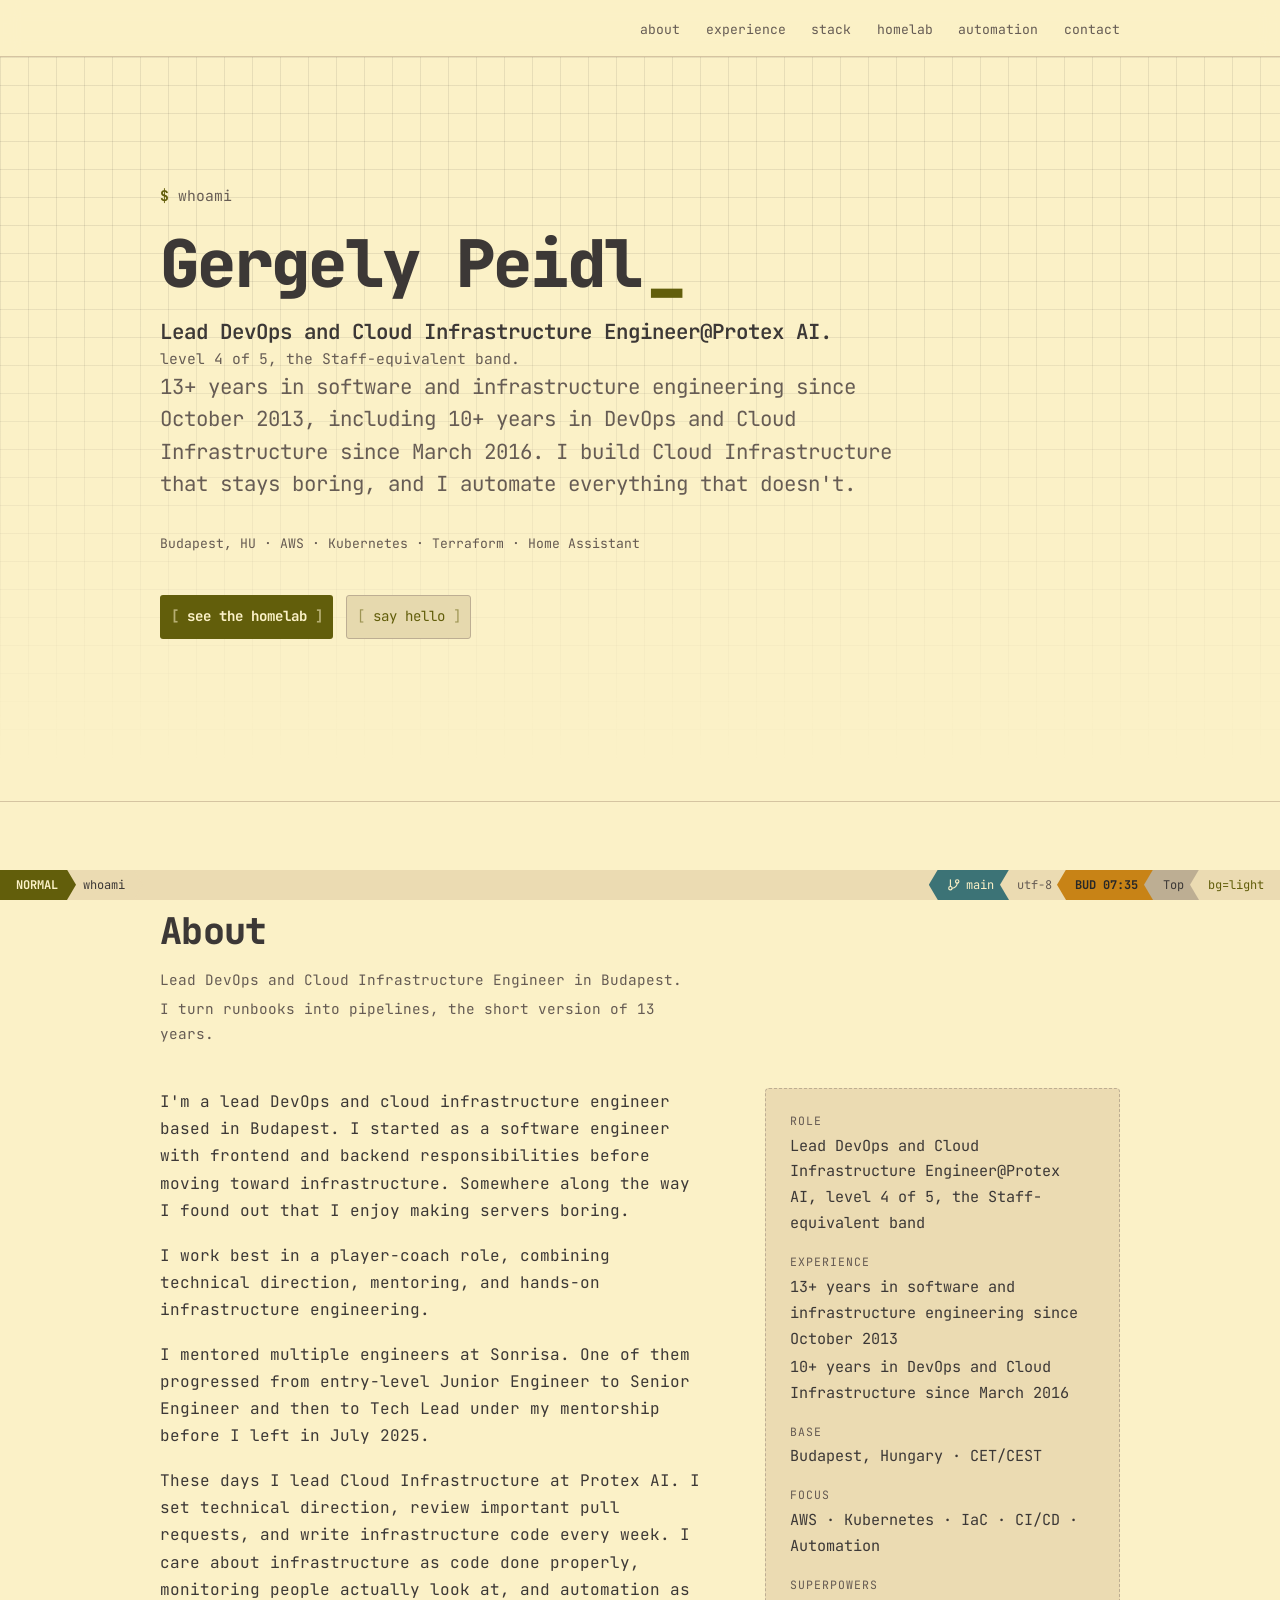
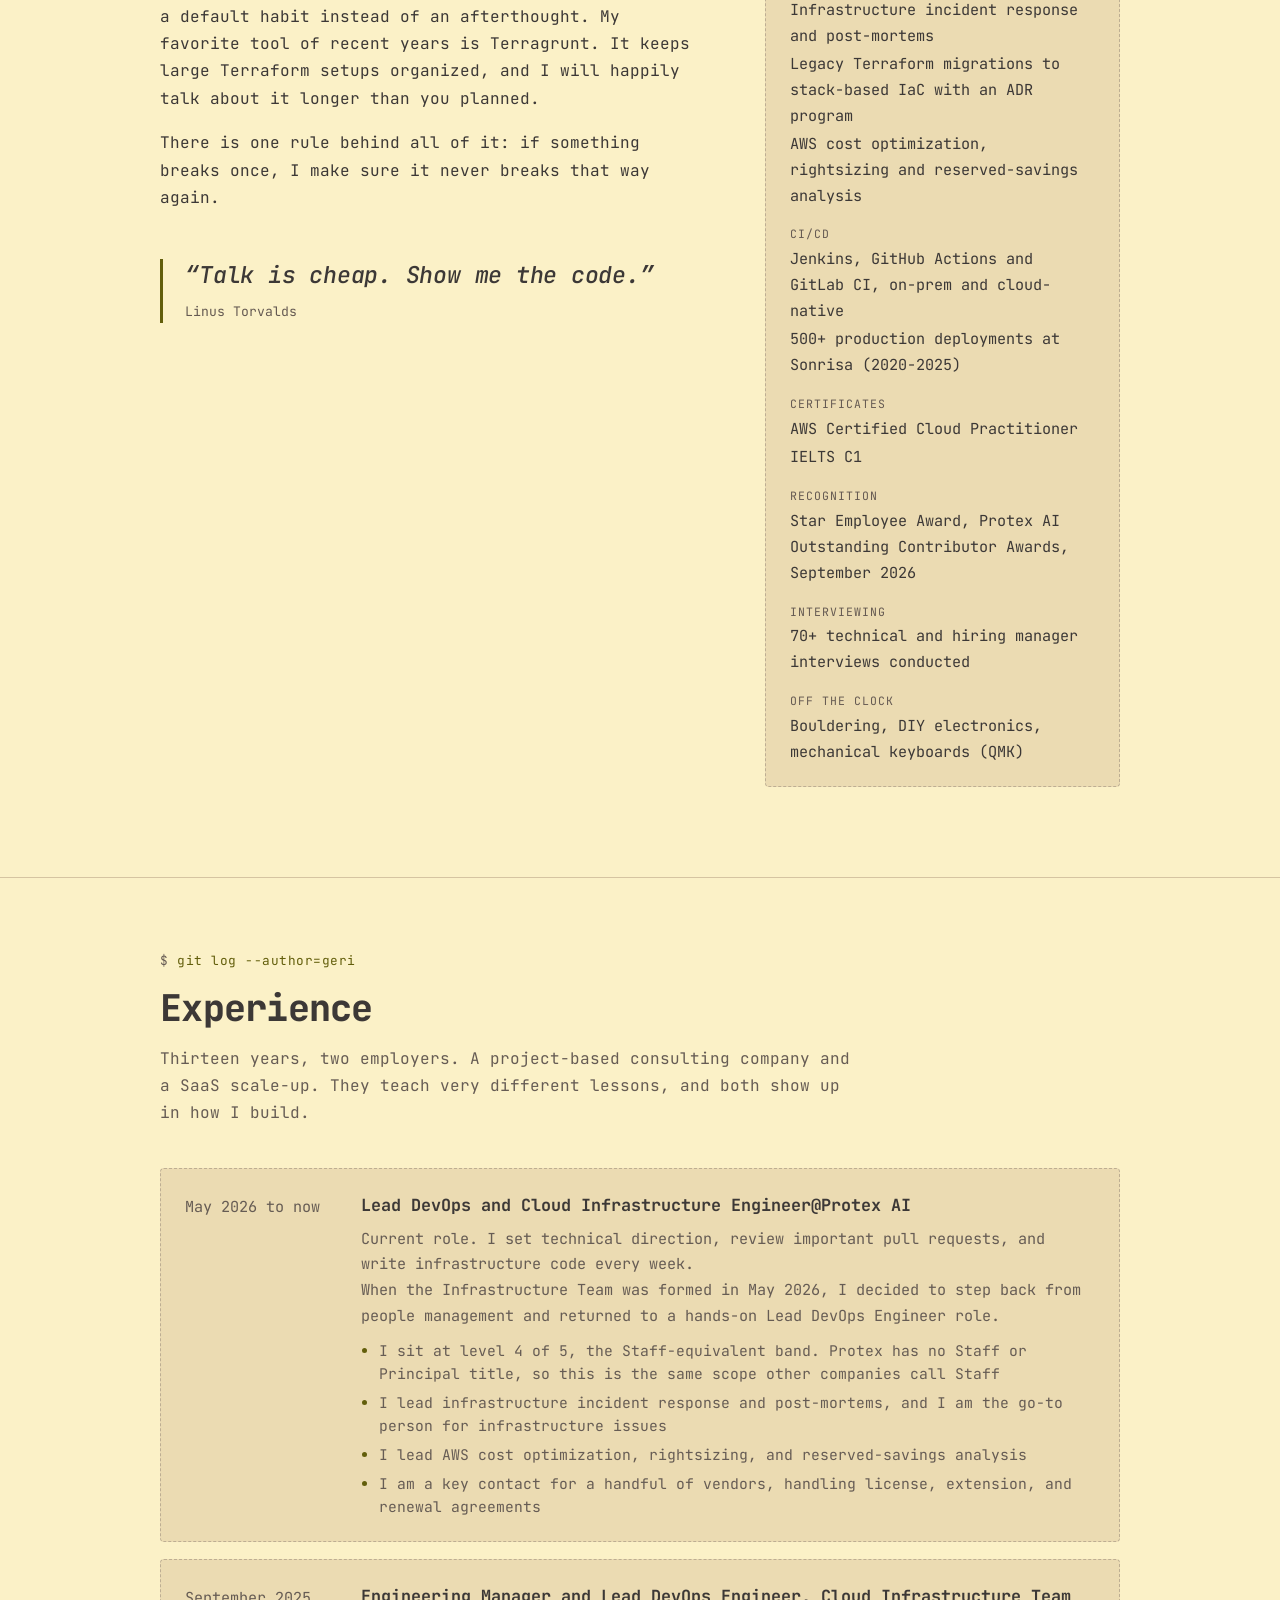
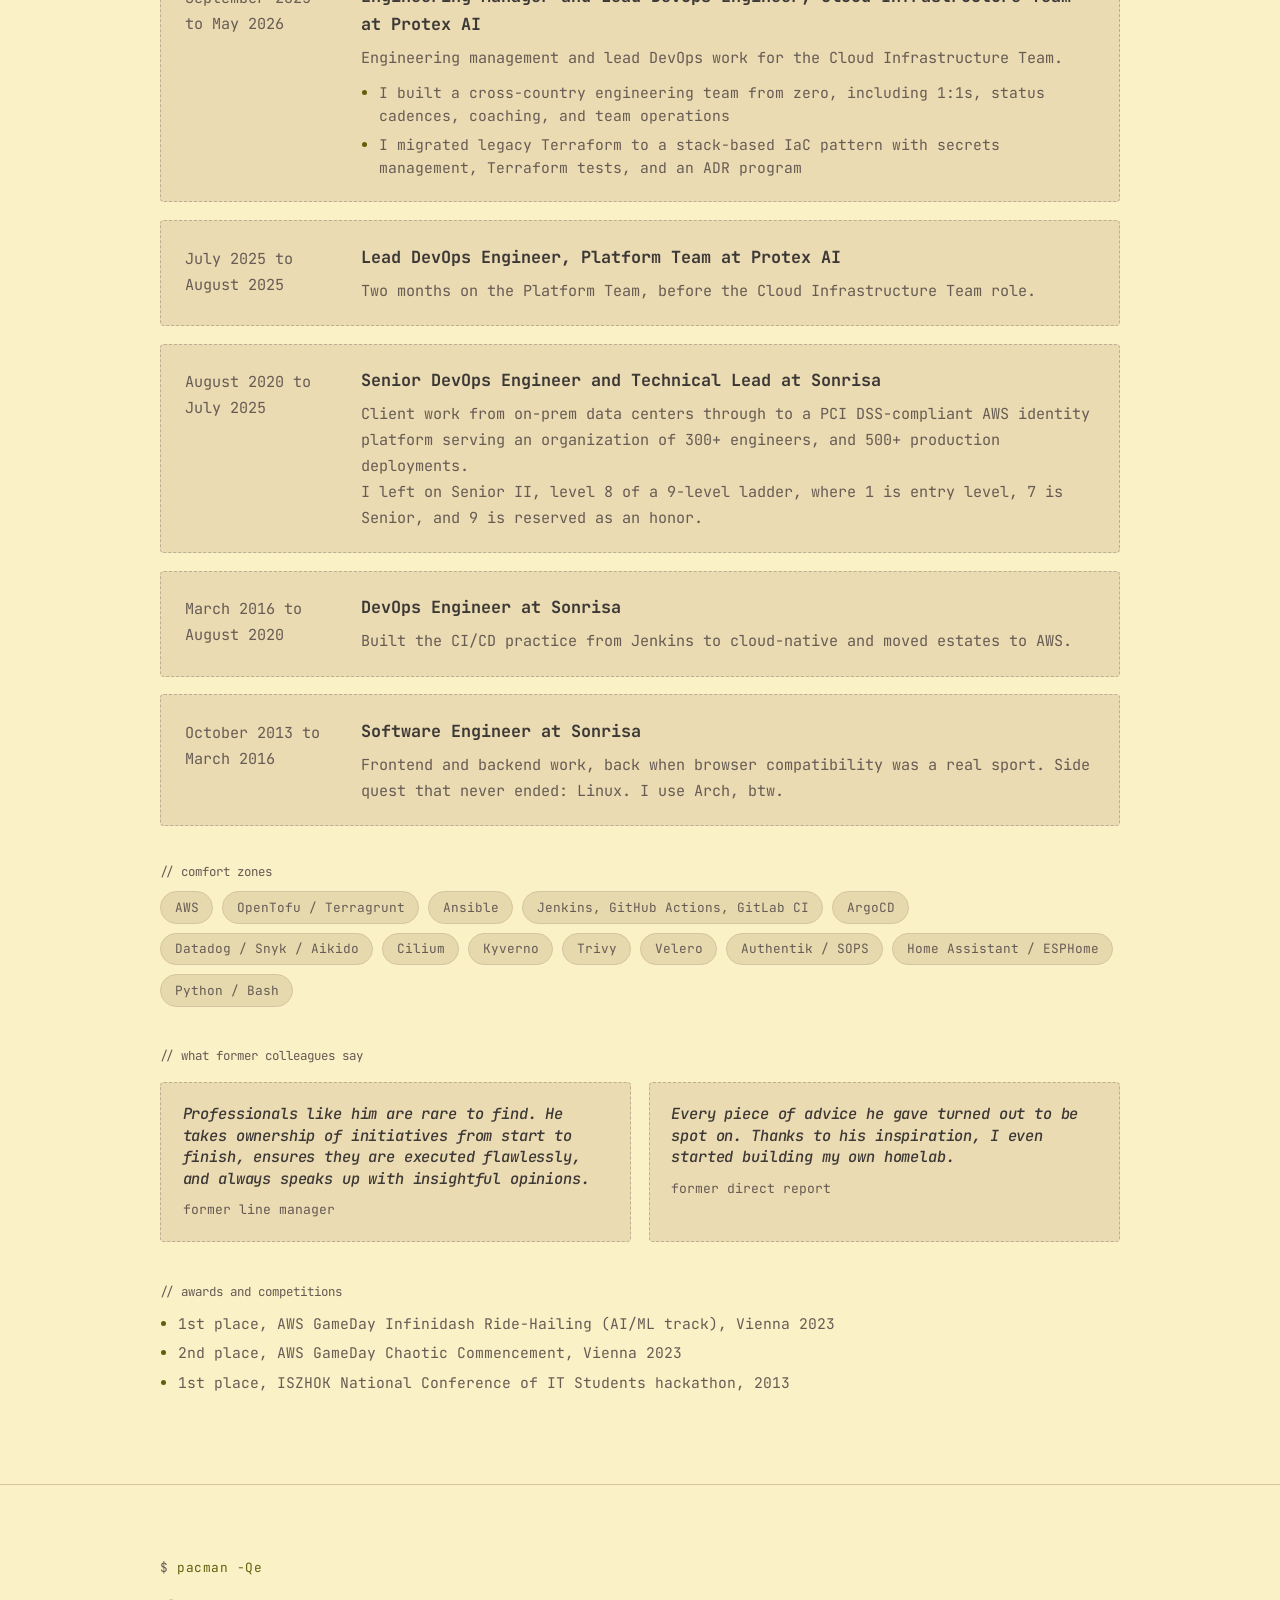
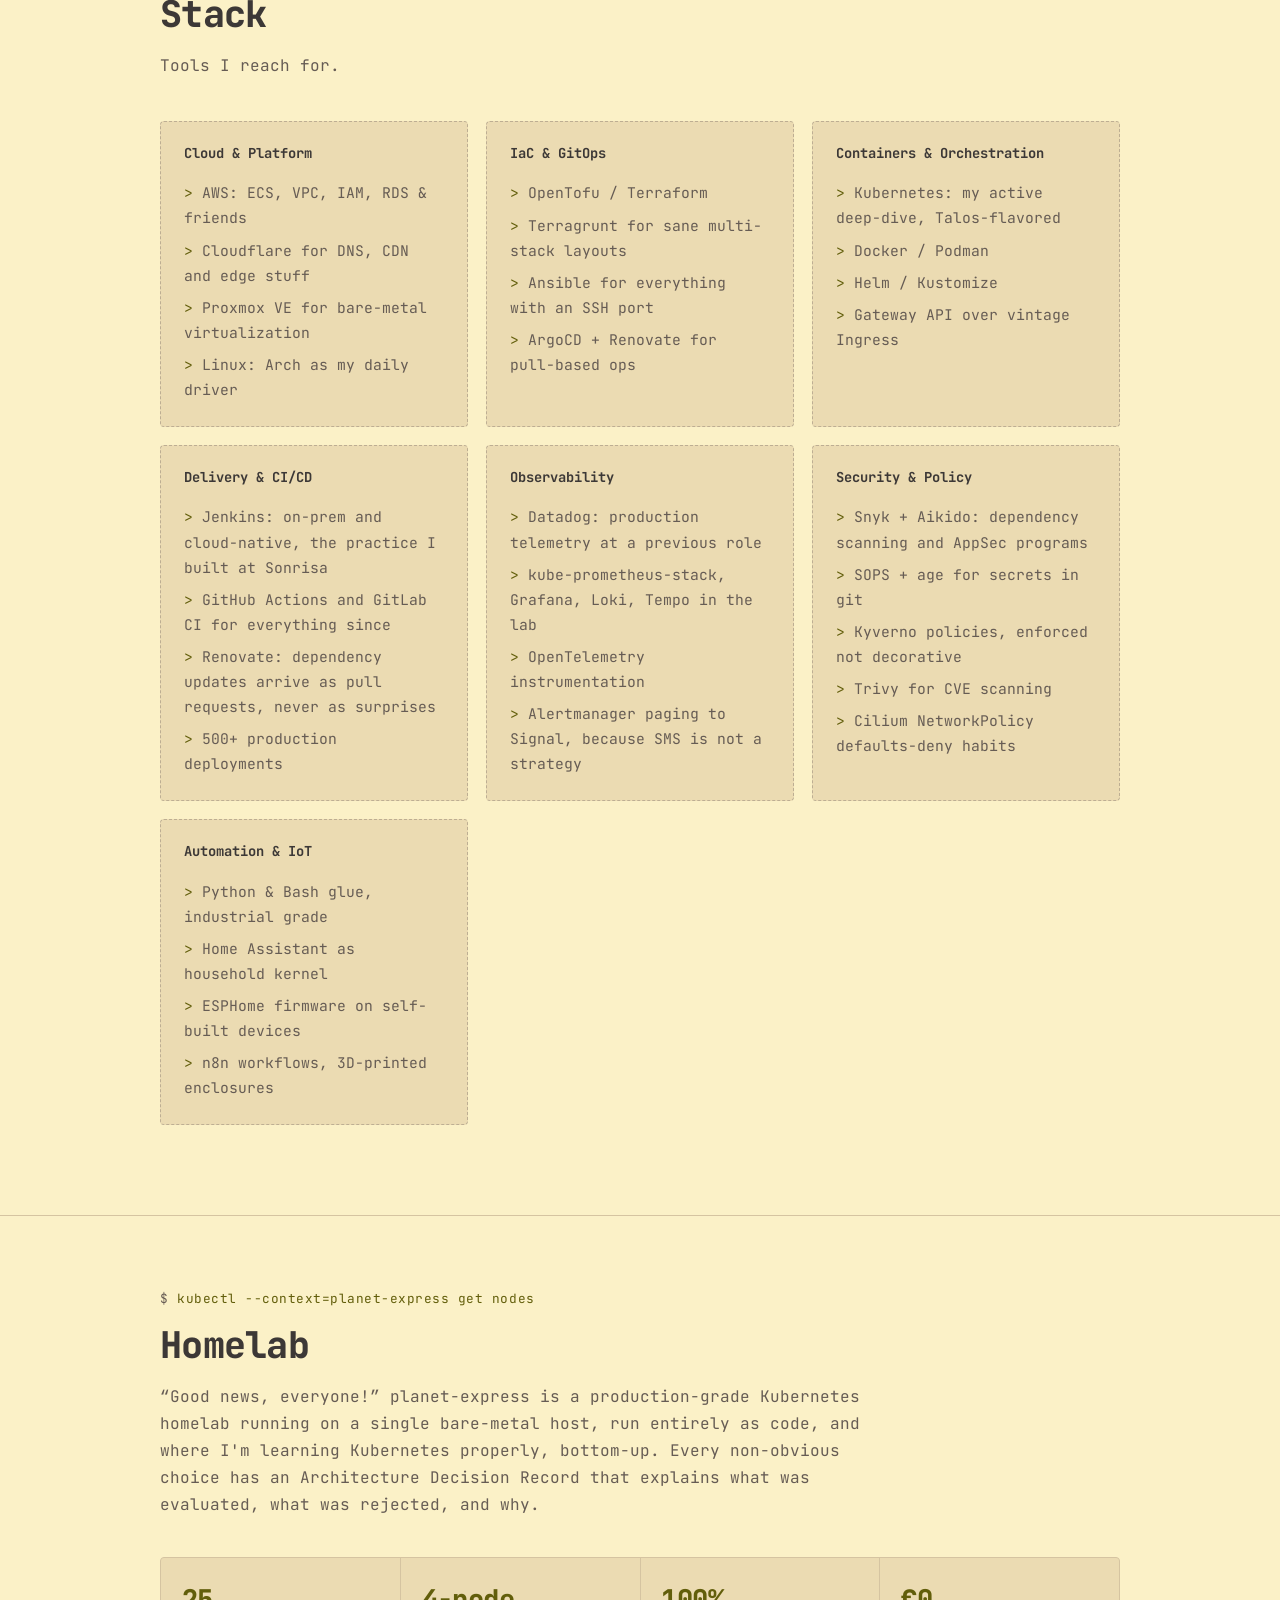
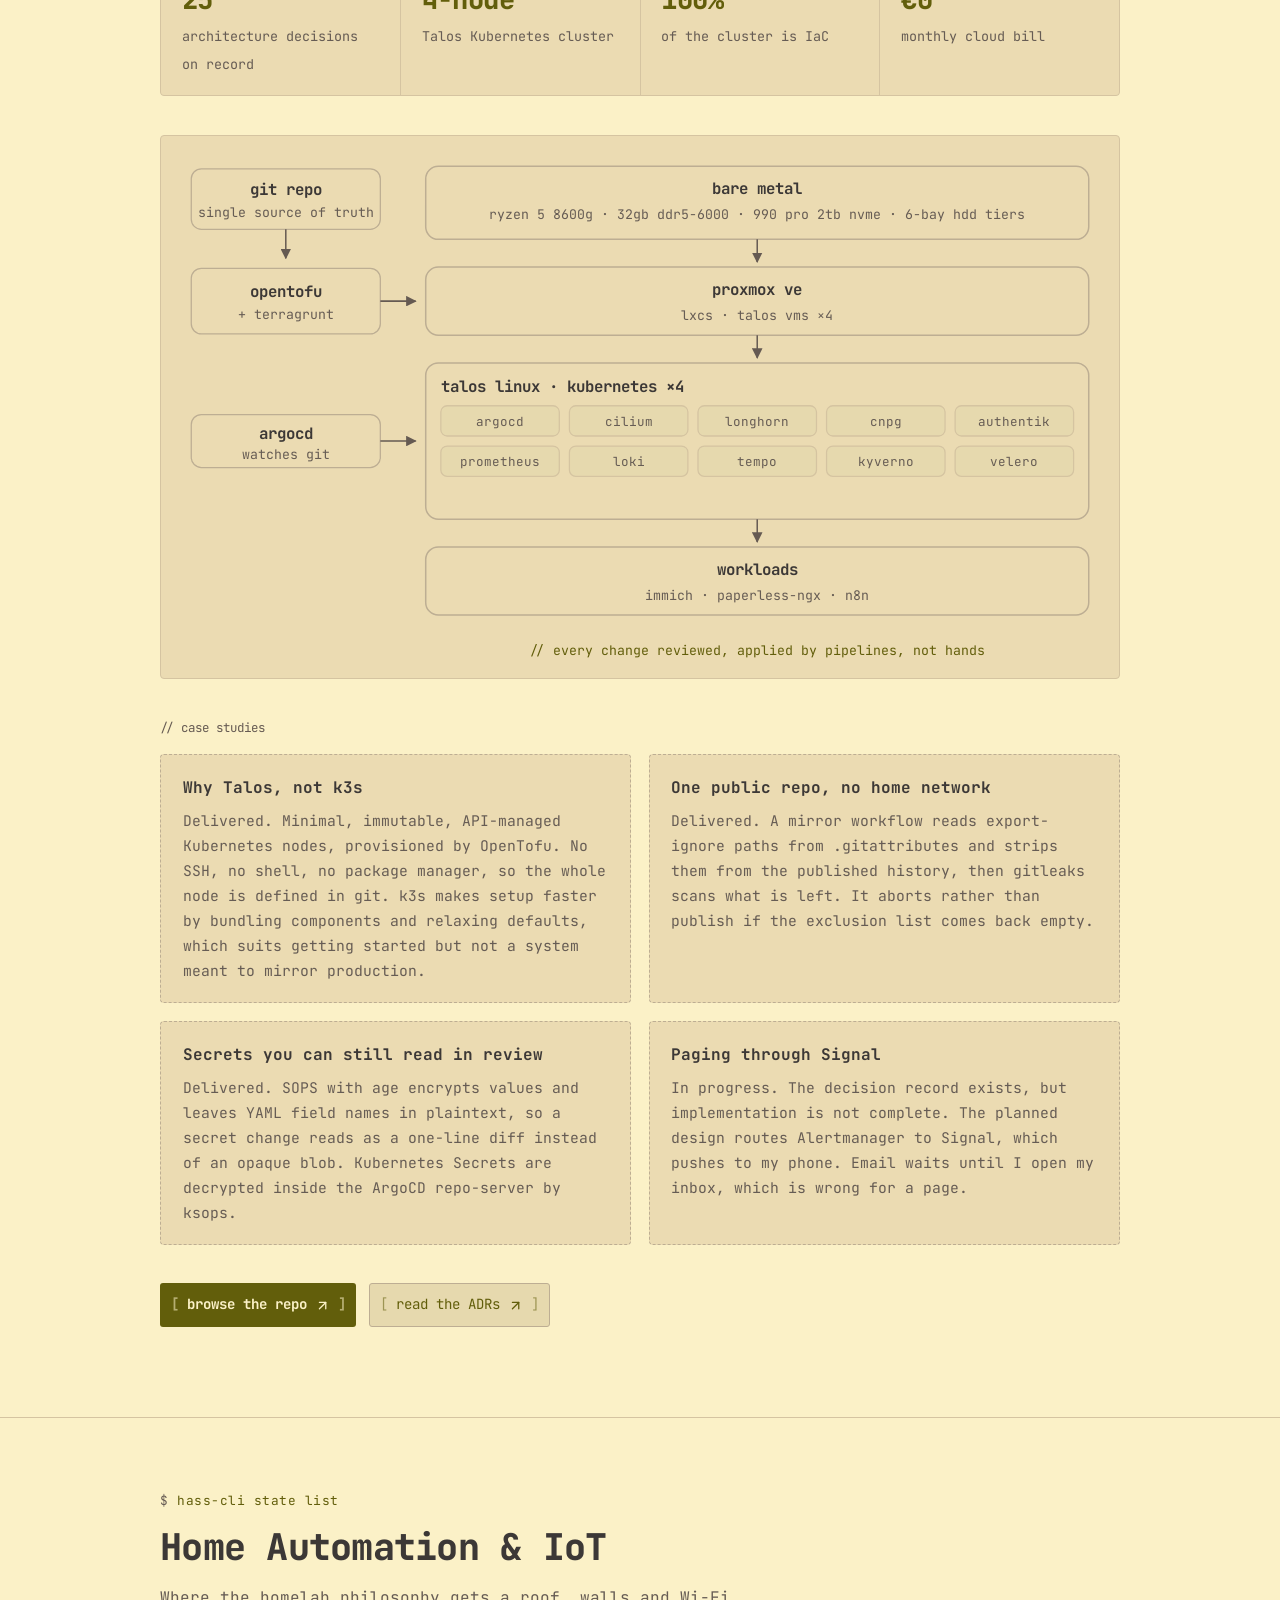
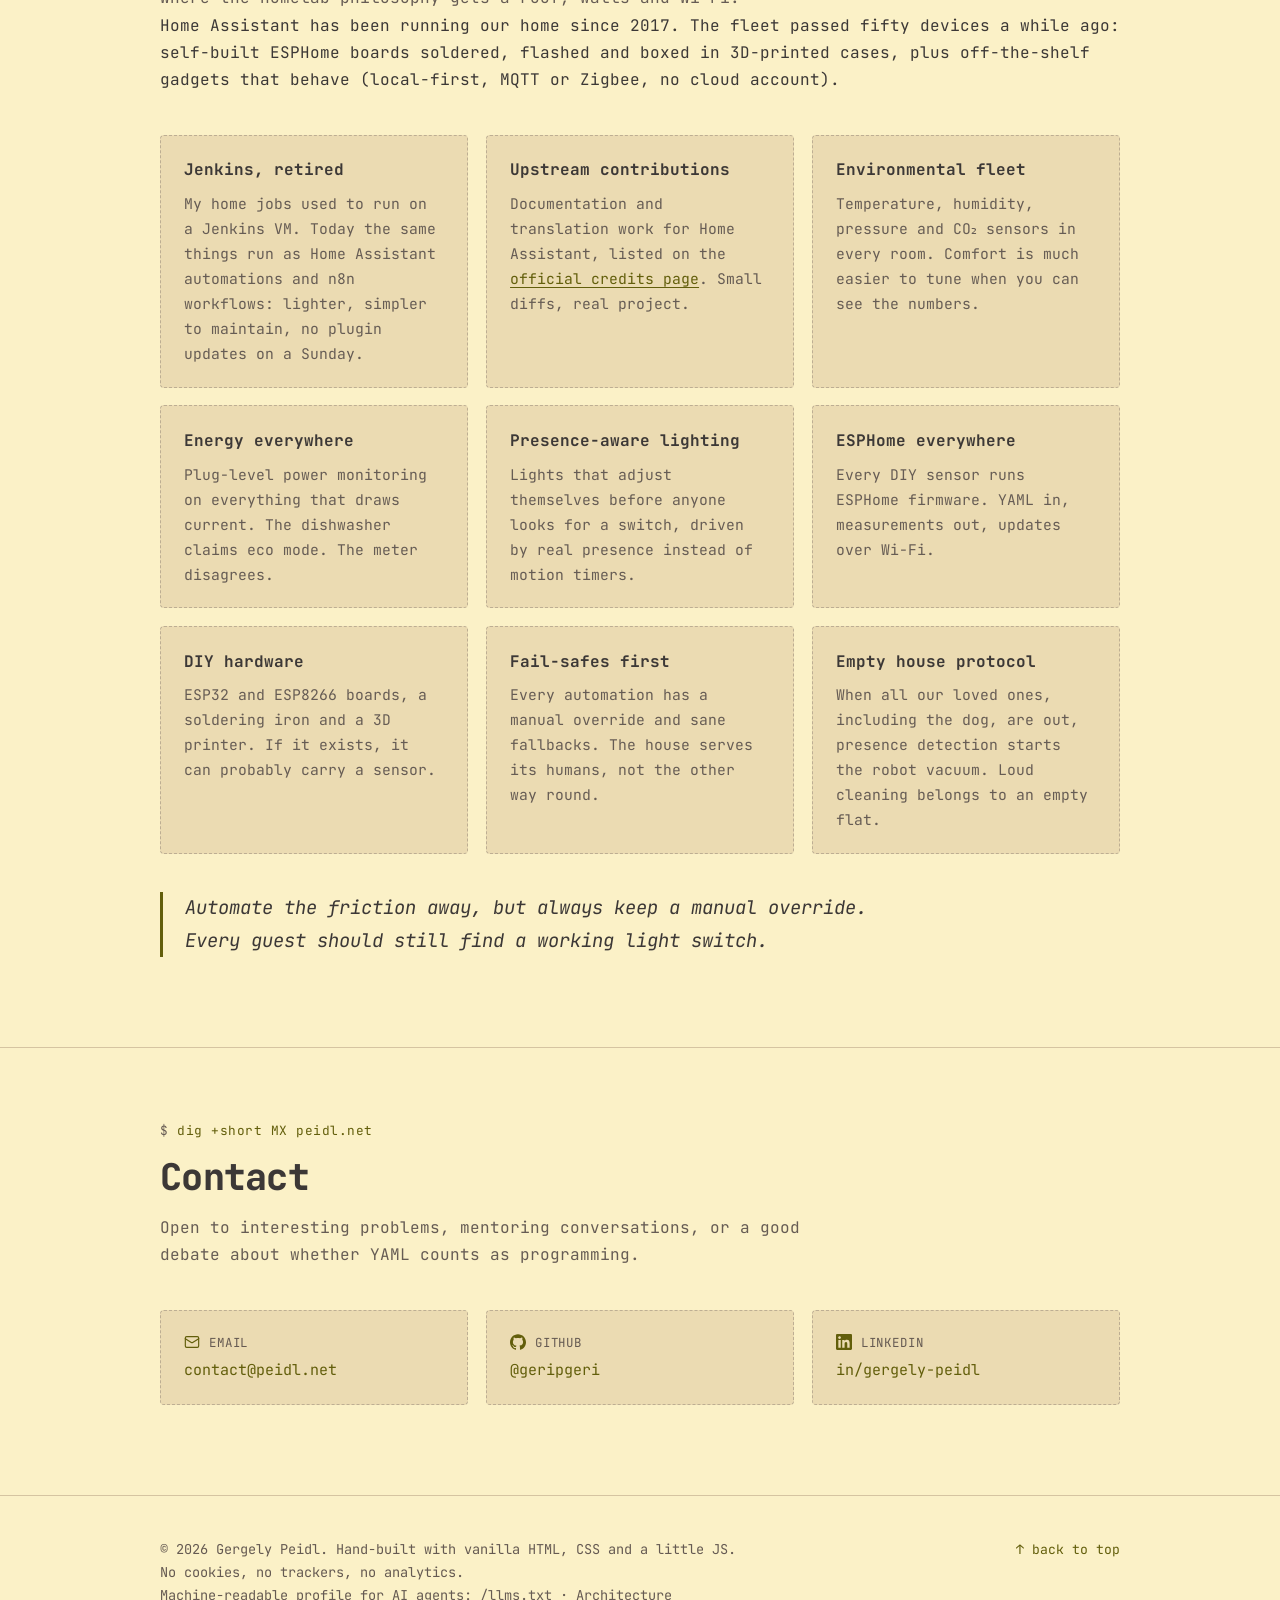
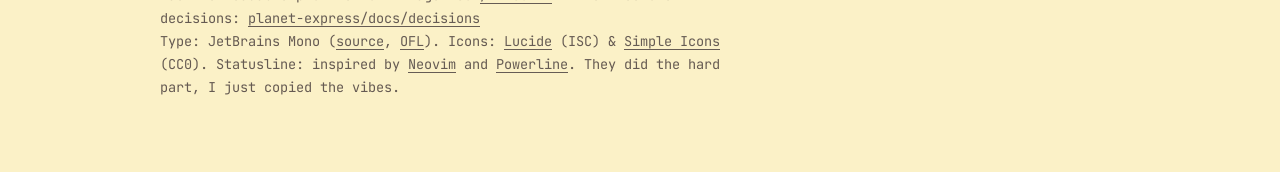
==== commit 2ca0c81d: "Give each section its own command instead of a file name Each eyebrow is now the command whose outpu" ====
--- a/index.html
+++ b/index.html
@@ -30,16 +30,7 @@
   <link rel="apple-touch-icon" href="img/apple-touch-icon.png">
   <link rel="preload" href="fonts/jetbrains-mono-var.woff2" as="font" type="font/woff2" crossorigin>
   <link rel="preload" href="fonts/jetbrains-mono-var-italic.woff2" as="font" type="font/woff2" crossorigin>
-  <script>
-    (function () {
-      var t = null;
-      try { t = localStorage.getItem('peidl-theme'); } catch (e) {}
-      if (t !== 'light' && t !== 'dark') {
-        t = window.matchMedia('(prefers-color-scheme: dark)').matches ? 'dark' : 'light';
-      }
-      document.documentElement.dataset.theme = t;
-    })();
-  </script>
+  <script src="js/theme.js"></script>
   <link rel="stylesheet" href="css/styles.css">
   <script src="js/main.js" defer></script>
 </head>
@@ -76,7 +67,7 @@
     <section id="about" aria-labelledby="about-title">
       <div class="wrap section-pad">
         <div class="section-head">
-          <p class="eyebrow">~/about.md</p>
+          <p class="eyebrow">man geri</p>
           <h2 id="about-title">About</h2>
           <p class="intro">Lead DevOps and Cloud Infrastructure Engineer in Budapest.</p>
           <p class="intro">I turn runbooks into pipelines, the short version of 13 years.</p>
@@ -127,7 +118,7 @@
     <section id="experience" aria-labelledby="experience-title">
       <div class="wrap section-pad">
         <div class="section-head">
-          <p class="eyebrow">~/experience.md</p>
+          <p class="eyebrow">git log --author=geri</p>
           <h2 id="experience-title">Experience</h2>
           <p class="intro">Thirteen years, two employers. A project-based consulting company and a SaaS scale-up. They teach very different lessons, and both show up in how I build.</p>
         </div>
@@ -226,7 +217,7 @@
     <section id="stack" aria-labelledby="stack-title">
       <div class="wrap section-pad">
         <div class="section-head">
-          <p class="eyebrow">~/stack.md</p>
+          <p class="eyebrow">pacman -Qe</p>
           <h2 id="stack-title">Stack</h2>
           <p class="intro">Tools I reach for.</p>
         </div>
@@ -302,7 +293,7 @@
     <section id="homelab" aria-labelledby="homelab-title">
       <div class="wrap section-pad">
         <div class="section-head">
-          <p class="eyebrow">~/homelab.md</p>
+          <p class="eyebrow">kubectl --context=planet-express get nodes</p>
           <h2 id="homelab-title">Homelab</h2>
           <p class="intro">&ldquo;Good news, everyone!&rdquo; planet-express is a production-grade Kubernetes homelab running on a single bare-metal host, run entirely as code, and where I'm learning Kubernetes properly, bottom-up. Every non-obvious choice has an Architecture Decision Record that explains what was evaluated, what was rejected, and why.</p>
         </div>
@@ -317,7 +308,7 @@
           <svg viewBox="0 0 760 430" role="img" aria-label="Homelab architecture: Git repositories provisioned by OpenTofu onto Proxmox VE, running a four-node Talos Kubernetes cluster managed by ArgoCD, hosting workloads like Immich, Paperless-ngx and n8n.">
             <defs>
               <marker id="arr" viewBox="0 0 10 10" refX="9" refY="5" markerWidth="7" markerHeight="7" orient="auto-start-reverse">
-                <path d="M0 0L10 5L0 10z" style="fill:var(--text-faint)"/>
+                <path class="dg-arrowhead" d="M0 0L10 5L0 10z"/>
               </marker>
             </defs>
             <g fill="none">
@@ -400,7 +391,7 @@
     <section id="automation" aria-labelledby="automation-title">
       <div class="wrap section-pad">
         <div class="section-head">
-          <p class="eyebrow">~/automation.md</p>
+          <p class="eyebrow">hass-cli state list</p>
           <h2 id="automation-title">Home Automation &amp; IoT</h2>
           <p class="intro">Where the homelab philosophy gets a roof, walls and Wi-Fi.</p>
         </div>
@@ -450,7 +441,7 @@
     <section id="contact" aria-labelledby="contact-title">
       <div class="wrap section-pad">
         <div class="section-head">
-          <p class="eyebrow">~/contact.md</p>
+          <p class="eyebrow">dig +short MX peidl.net</p>
           <h2 id="contact-title">Contact</h2>
           <p class="intro">Open to interesting problems, mentoring conversations, or a good debate about whether YAML counts as programming.</p>
         </div>
@@ -559,7 +550,7 @@
     "name": "Gergely Peidl",
     "inLanguage": "en",
     "datePublished": "2020-10-17",
-    "dateModified": "2026-10-09T00:00:00+00:00",
+    "dateModified": "2026-10-17T00:00:00+00:00",
     "mainEntity": {
       "@type": "Person",
       "name": "Gergely Peidl",
--- a/css/styles.css
+++ b/css/styles.css
@@ -670,7 +670,7 @@
 }
 
 .eyebrow::before {
-  content: '$ cat ';
+  content: '$ ';
   color: var(--text-faint);
 }
 
@@ -734,9 +734,25 @@
 
 /* The eyebrow is a <p>, so the h2 beside it is the accessible name and what
    an agent reads as the section title. The h2s therefore carry plain topical
-   words and the voiceful lines live in the .intro below them. The eyebrow
-   holds the file name rather than the section name so the two do not stutter,
-   and it matches the open file in the statusline. */
+   words and the voiceful lines live in the .intro below them.
+
+   What the eyebrow holds is the command whose output would be this section:
+   man geri, git log --author=geri, pacman -Qe, kubectl --context=planet-express get nodes,
+   hass-cli state list, dig +short MX peidl.net. It used to hold a fake file
+   name, ~/about.md and so on, which was the h2 restated in a different
+   costume, and six of those in a row gave every section the same opening
+   beat. Naming the command carries something the heading cannot: what the
+   section is made of and which tool it came out of.
+
+   The contact one is the only eyebrow a reader can check against the public
+   record. Run it and peidl.net answers with its real MX records, both of
+   them Proton Mail, which is the same instinct as the footer's no cookies,
+   no trackers, no analytics line. The other five are commands on a machine
+   nobody else has.
+
+   The statusline keeps showing the open file for the section you are in, so
+   the two now read as a place and a command rather than the same file name
+   printed twice. */
 .eyebrow {
   font-family: var(--font-mono);
   font-size: 0.8rem;
@@ -1087,10 +1103,6 @@
   stroke: var(--line);
 }
 
-.dg-accent {
-  stroke: var(--accent);
-}
-
 .dg-title {
   font-family: var(--font-mono);
   font-size: 12.5px;
@@ -1113,6 +1125,12 @@
 .dg-arrow {
   stroke: var(--text-faint);
   stroke-width: 1.2;
+}
+
+/* The SVG marker's fill. An inline style attribute for it would be blocked by
+   the style-src 'self' CSP. */
+.dg-arrowhead {
+  fill: var(--text-faint);
 }
 
 .dg-note {
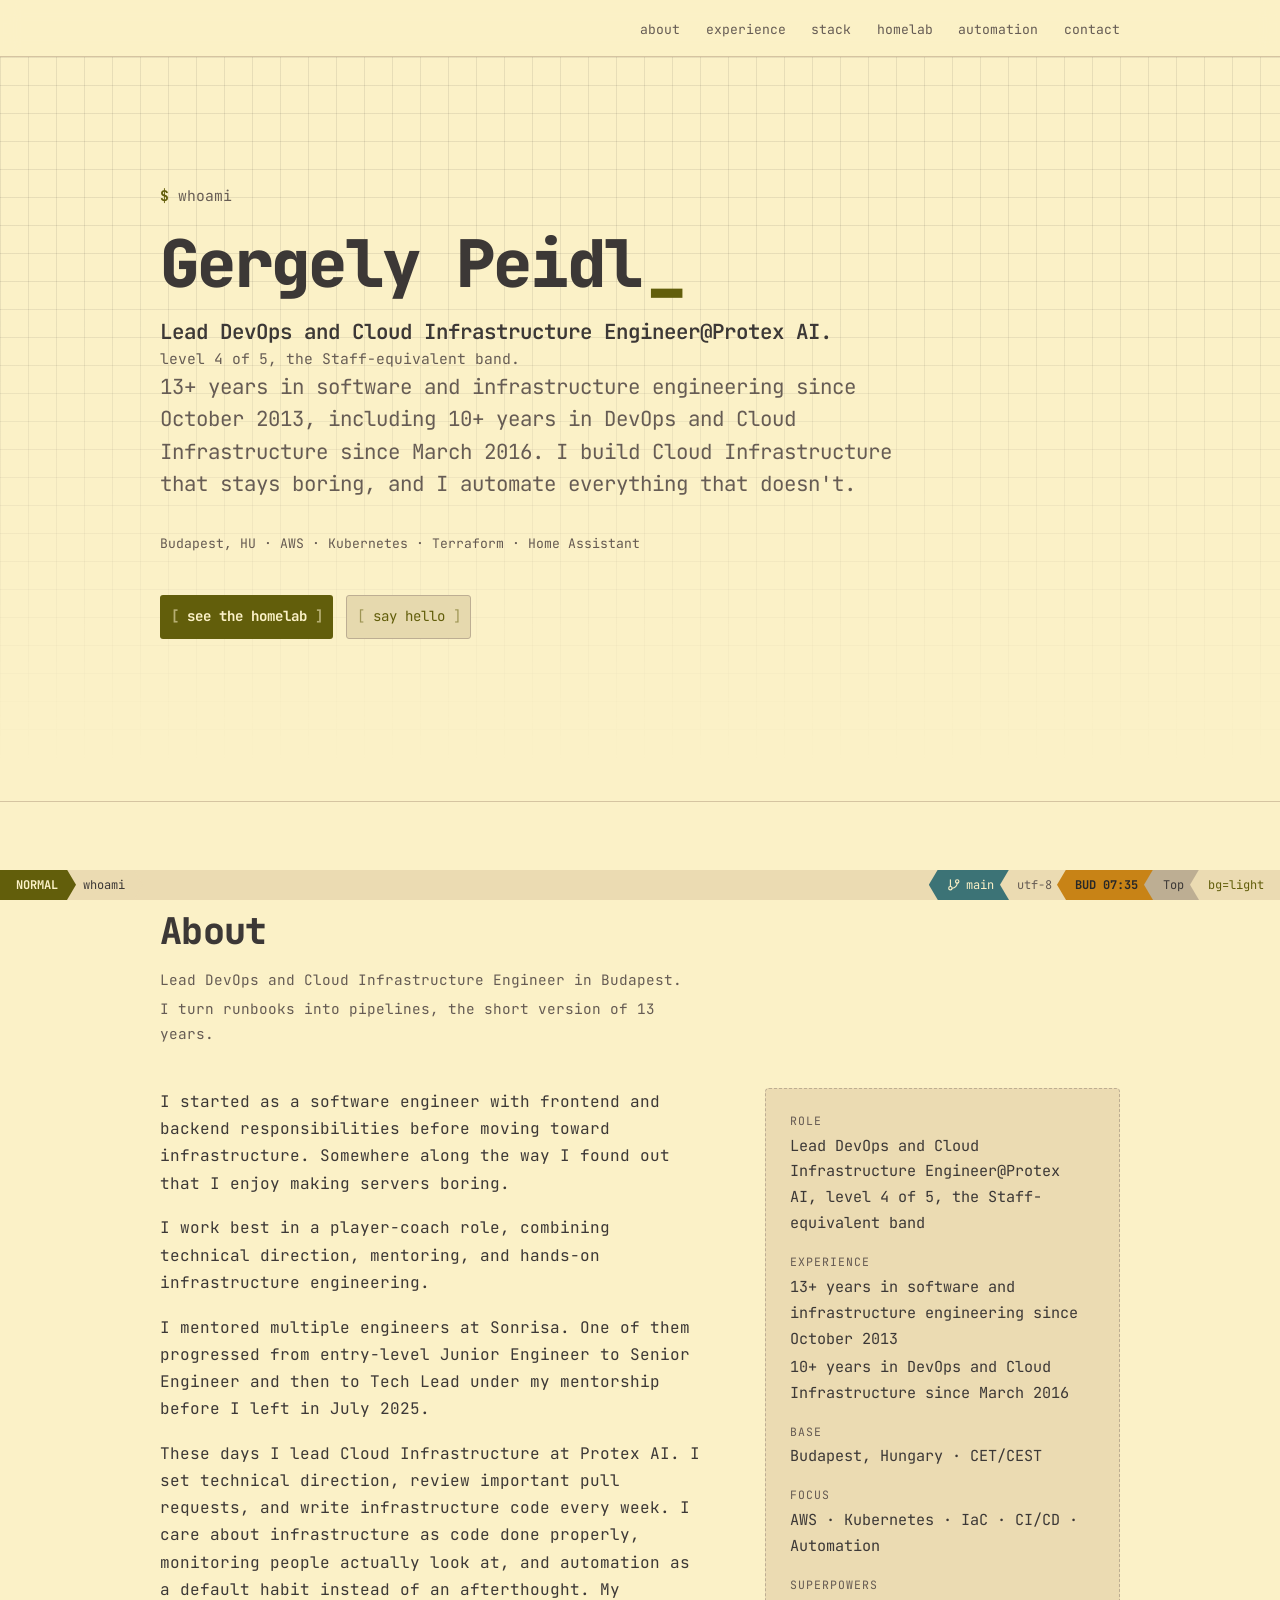
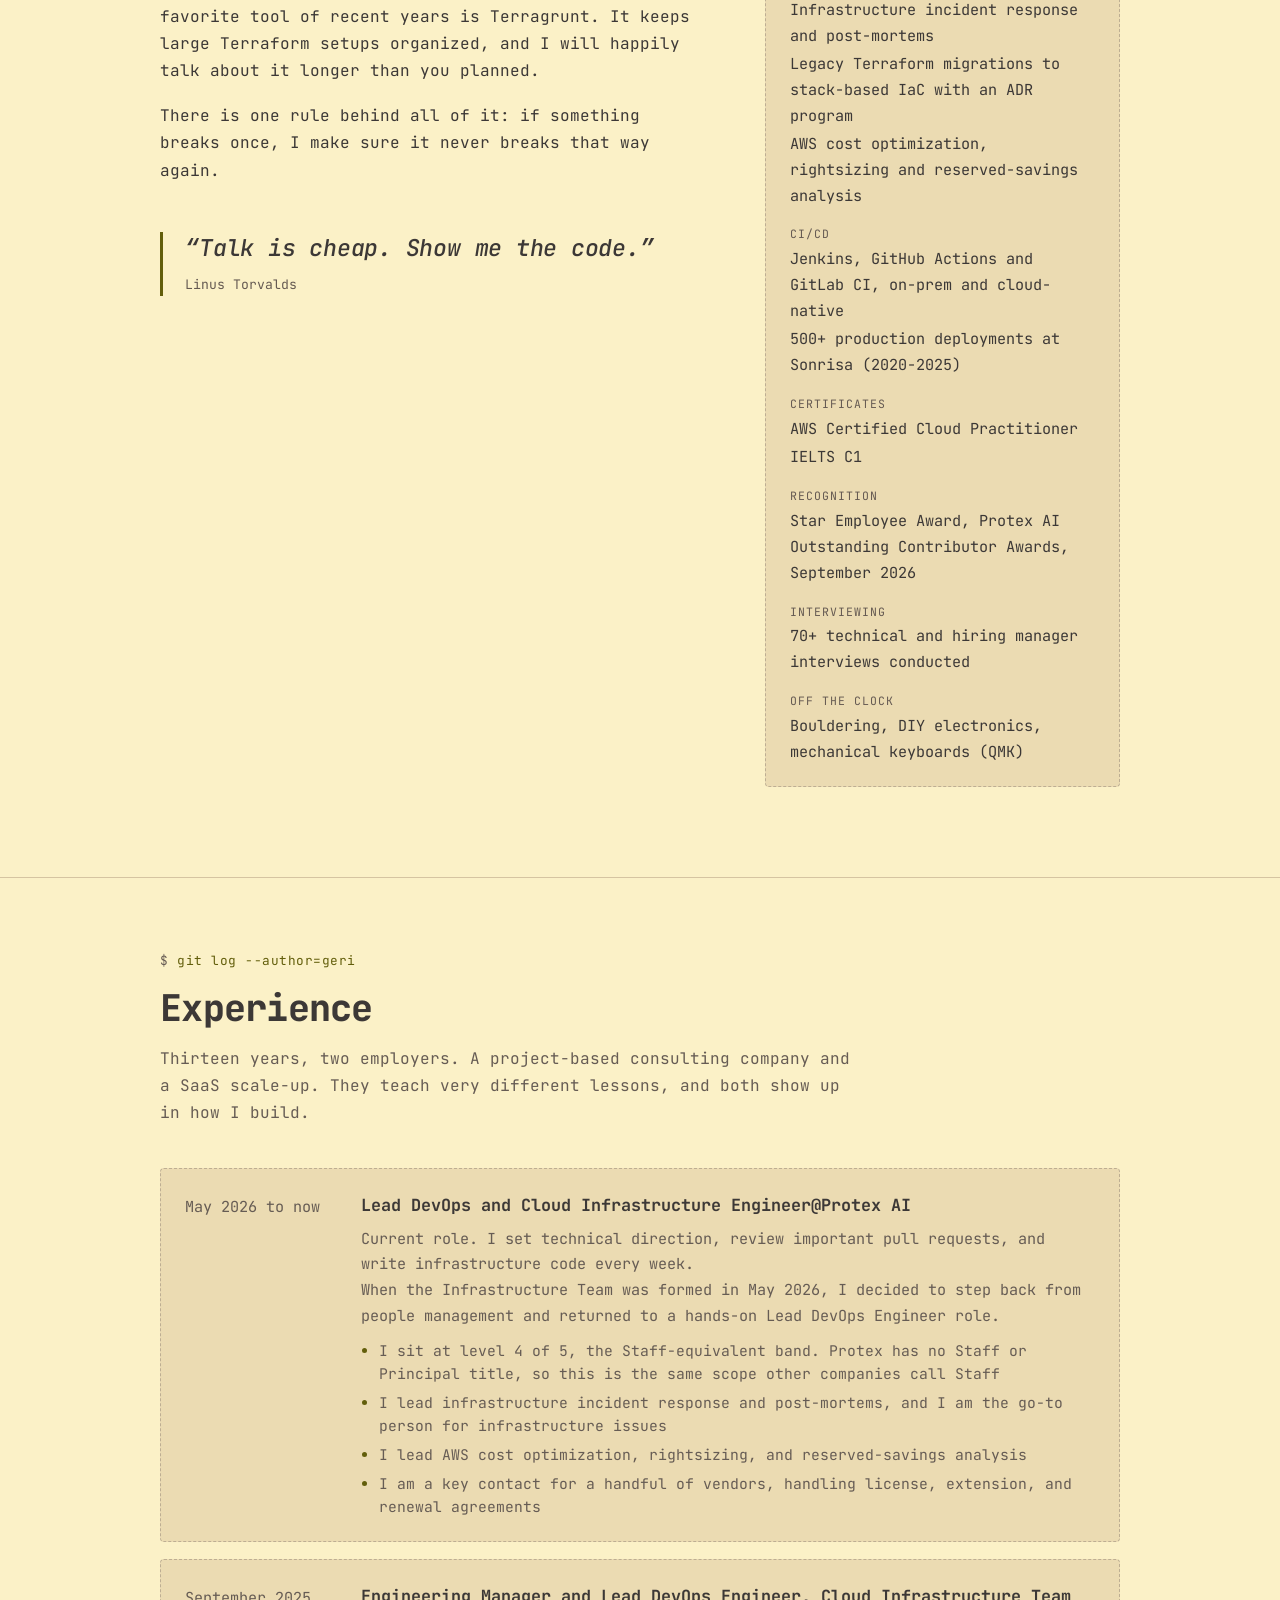
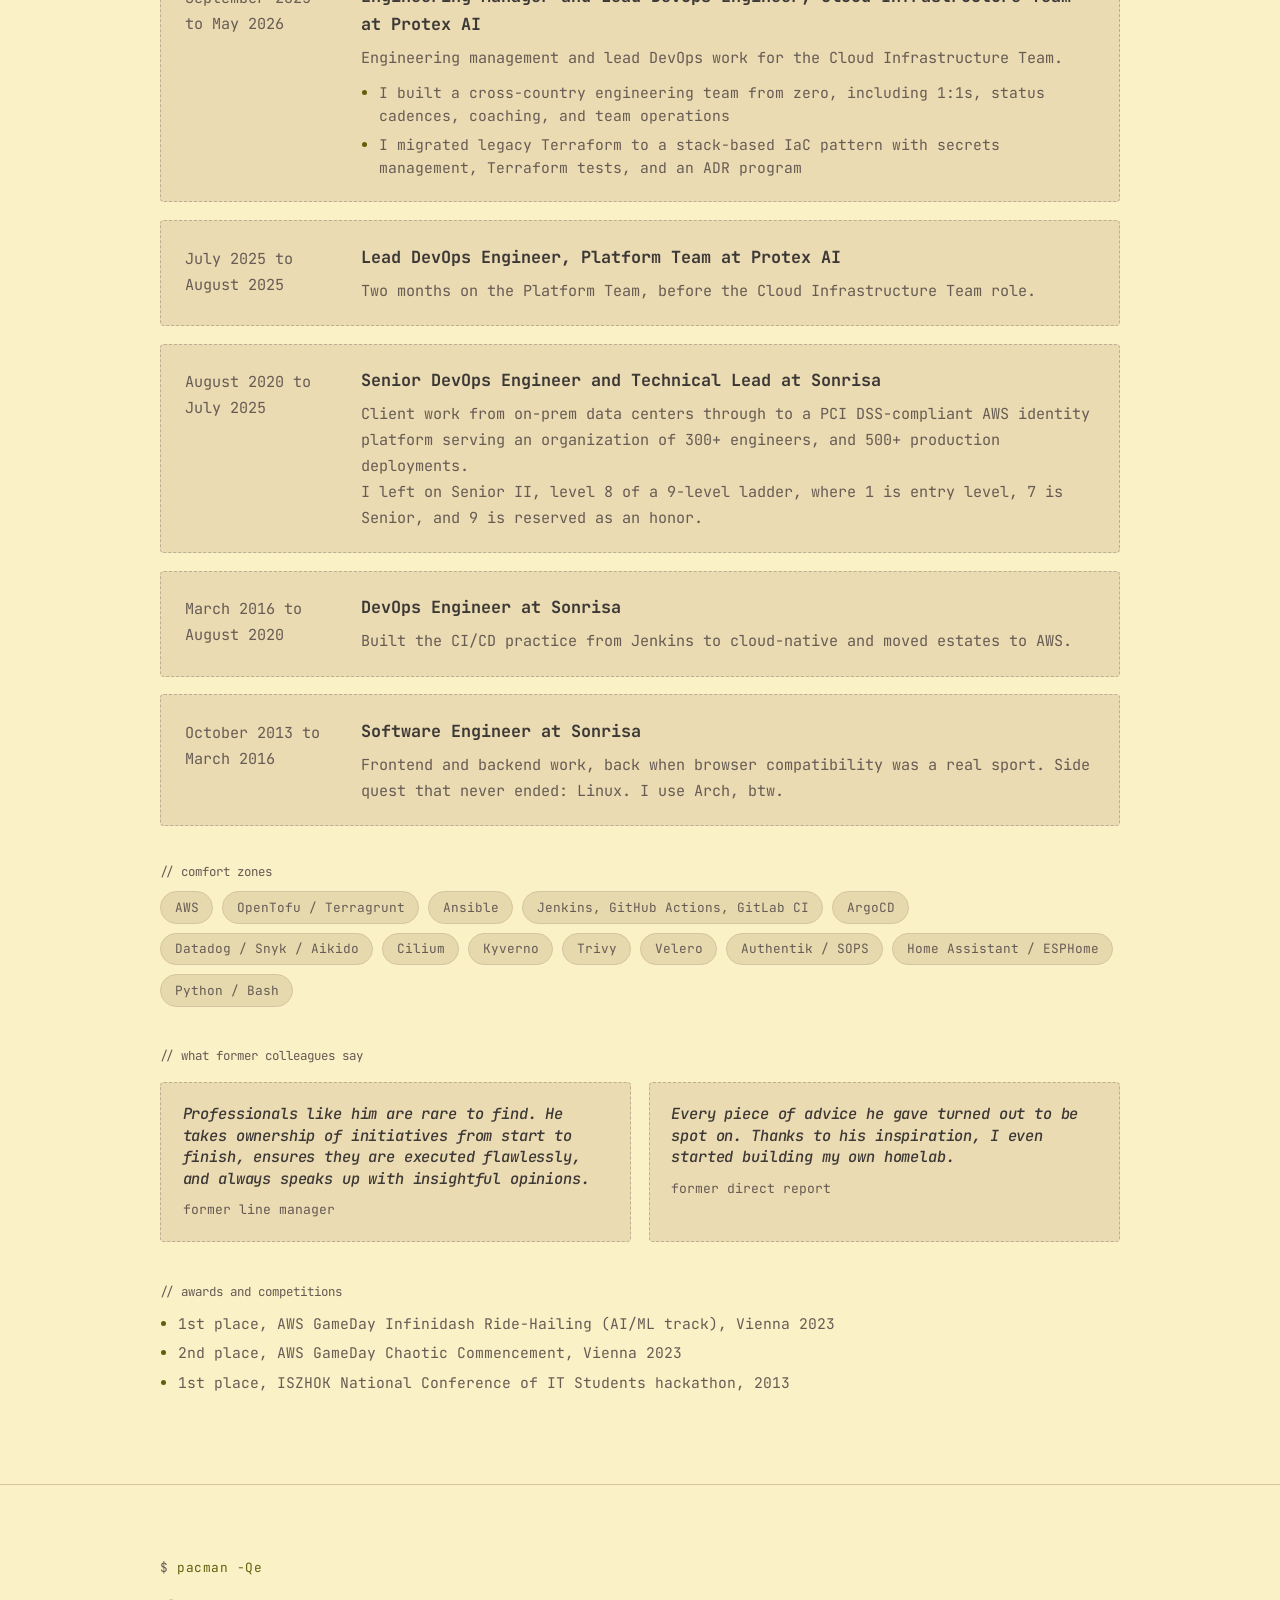
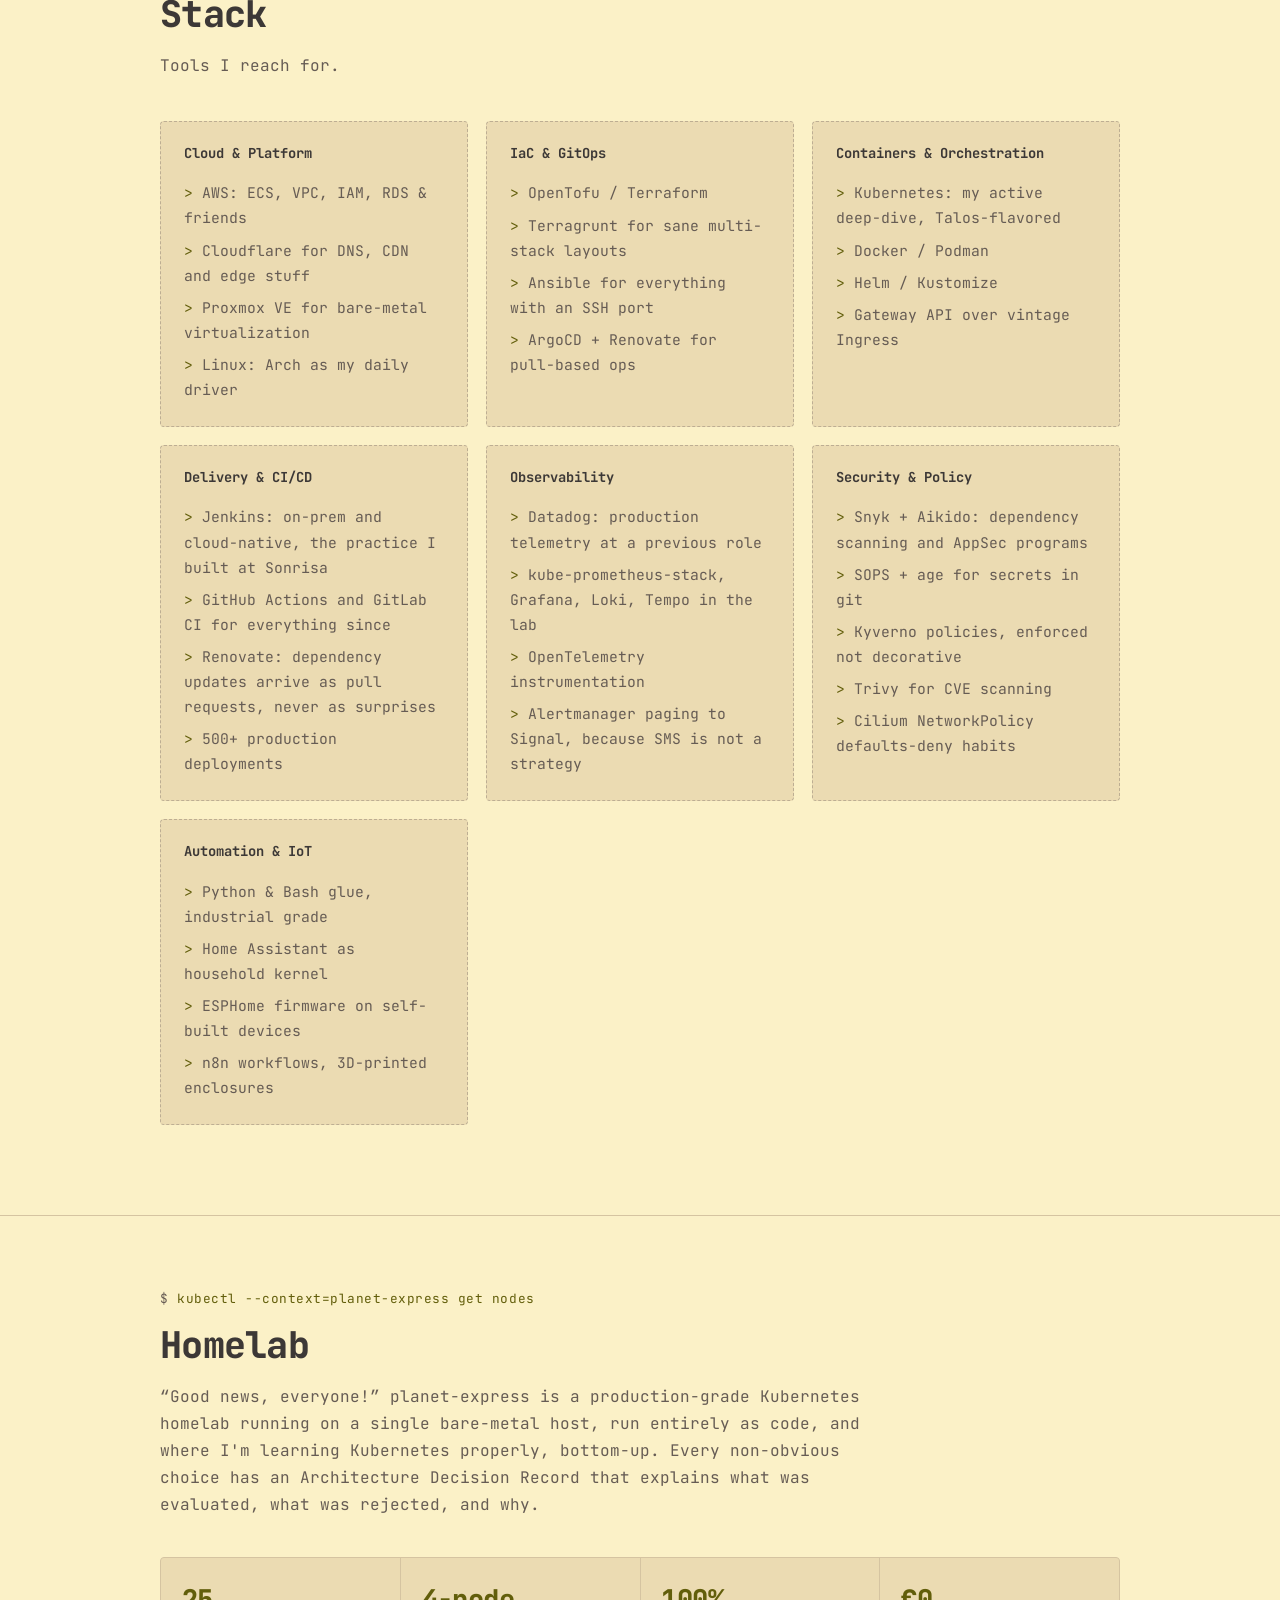
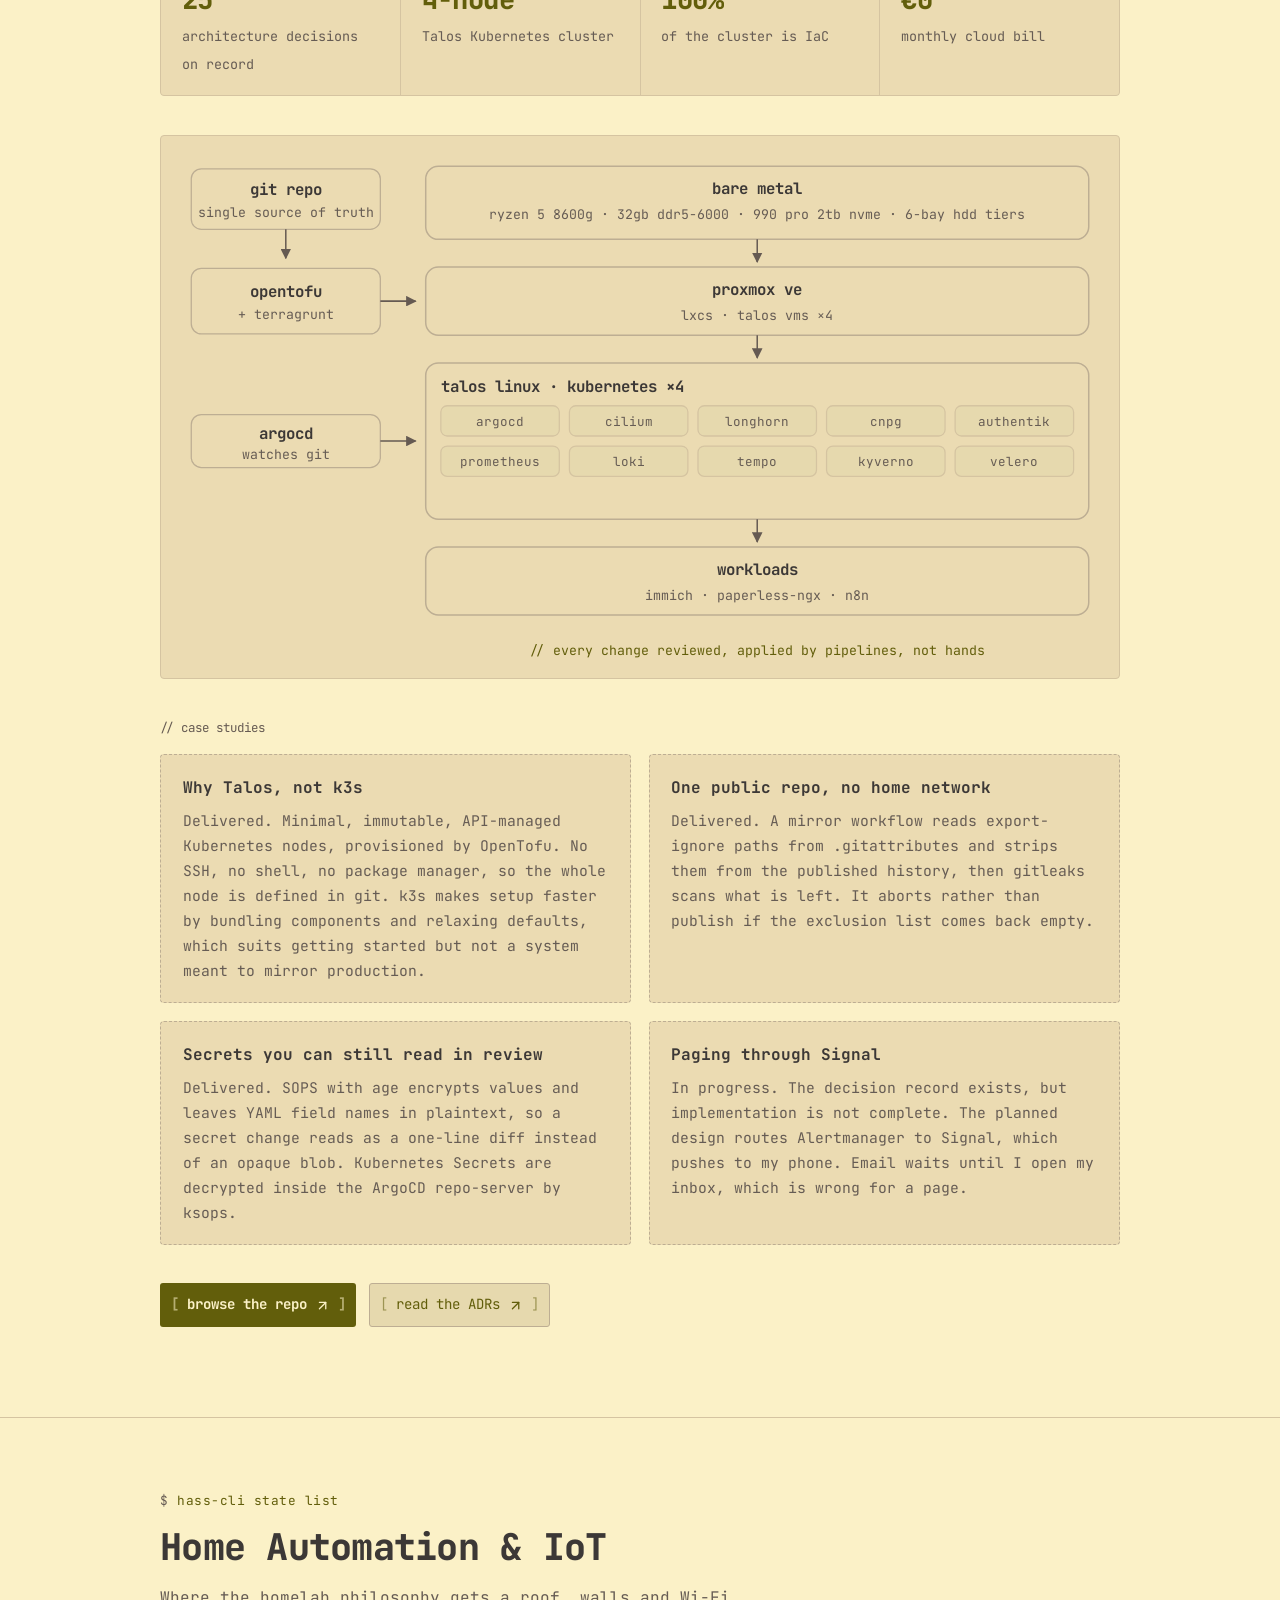
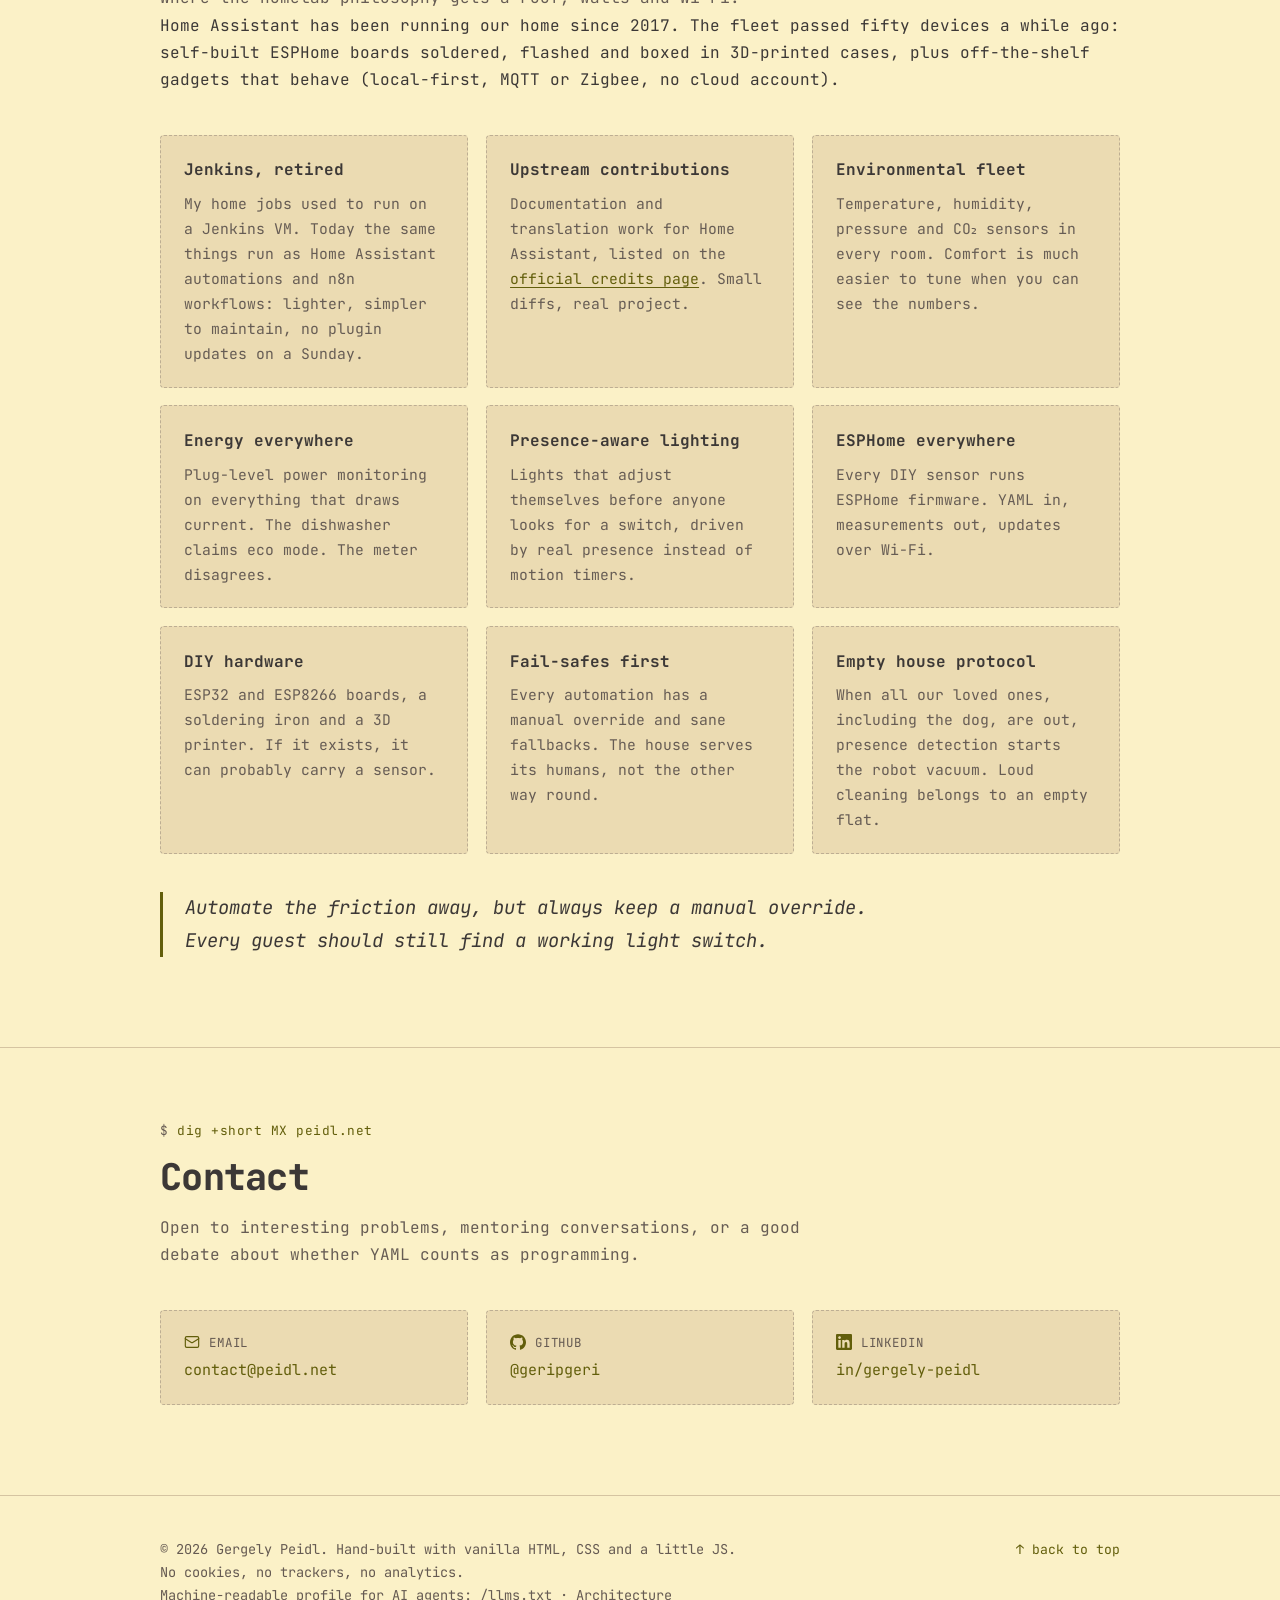
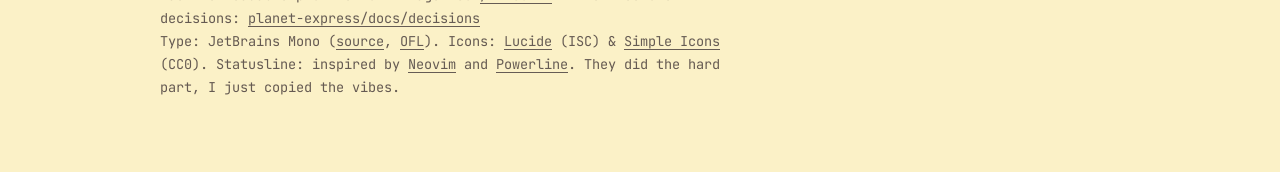
==== commit cab239a3: "Cut the about deck's duplicate out of the body prose" ====
--- a/index.html
+++ b/index.html
@@ -74,7 +74,7 @@
         </div>
         <div class="about-grid">
           <div class="about-prose">
-            <p>I'm a lead DevOps and cloud infrastructure engineer based in Budapest. I started as a software engineer with frontend and backend responsibilities before moving toward infrastructure. Somewhere along the way I found out that I enjoy making servers boring.</p>
+            <p>I started as a software engineer with frontend and backend responsibilities before moving toward infrastructure. Somewhere along the way I found out that I enjoy making servers boring.</p>
             <p>I work best in a player-coach role, combining technical direction, mentoring, and hands-on infrastructure engineering.</p>
             <p>I mentored multiple engineers at Sonrisa. One of them progressed from entry-level Junior Engineer to Senior Engineer and then to Tech Lead under my mentorship before I left in July 2025.</p>
             <p>These days I lead Cloud Infrastructure at Protex AI. I set technical direction, review important pull requests, and write infrastructure code every week. I care about infrastructure as code done properly, monitoring people actually look at, and automation as a default habit instead of an afterthought. My favorite tool of recent years is Terragrunt. It keeps large Terraform setups organized, and I will happily talk about it longer than you planned.</p>
--- a/css/styles.css
+++ b/css/styles.css
@@ -782,10 +782,19 @@
    prose column and visually crowded the facts box beside and below it.
    Tying the measure to the grid's own first column keeps them aligned at
    every width, and survives a change to the 1.55fr ratio.
-   The size is set so the deck stays on the two intended lines: the site
-   renders entirely in JetBrains Mono, where the second line needs 501px
-   at 0.9rem against 549px of column. The single column breakpoint
-   restores 1rem and the full 44em measure. */
+   The size is set so the deck holds its two intended lines at 1024px and
+   wider. The site renders entirely in JetBrains Mono, where line length is
+   just a character count, so both numbers are worth keeping: at 0.9rem
+   against 549px of column, line one measures 501px and line two, the
+   tighter of the two at 535px, is what actually sets the budget, at 63
+   characters.
+   Between 1024px and the 46rem single column breakpoint that budget does
+   not hold, because the column shrinks faster than the type: measured at
+   1000px it is 529px, at 940px 495px, at 860px 449px. Line two wraps
+   first, around 1000px, and line one follows below 1024px, so the deck
+   reads as three or four lines across the whole range. Shrinking the type
+   or widening the column there would fix it; nothing does yet.
+   The single column breakpoint restores 1rem and the full 44em measure. */
 #about .section-head .intro {
   max-width: calc((100% - var(--about-gap)) * 1.55 / 2.55);
   font-size: 0.9rem;
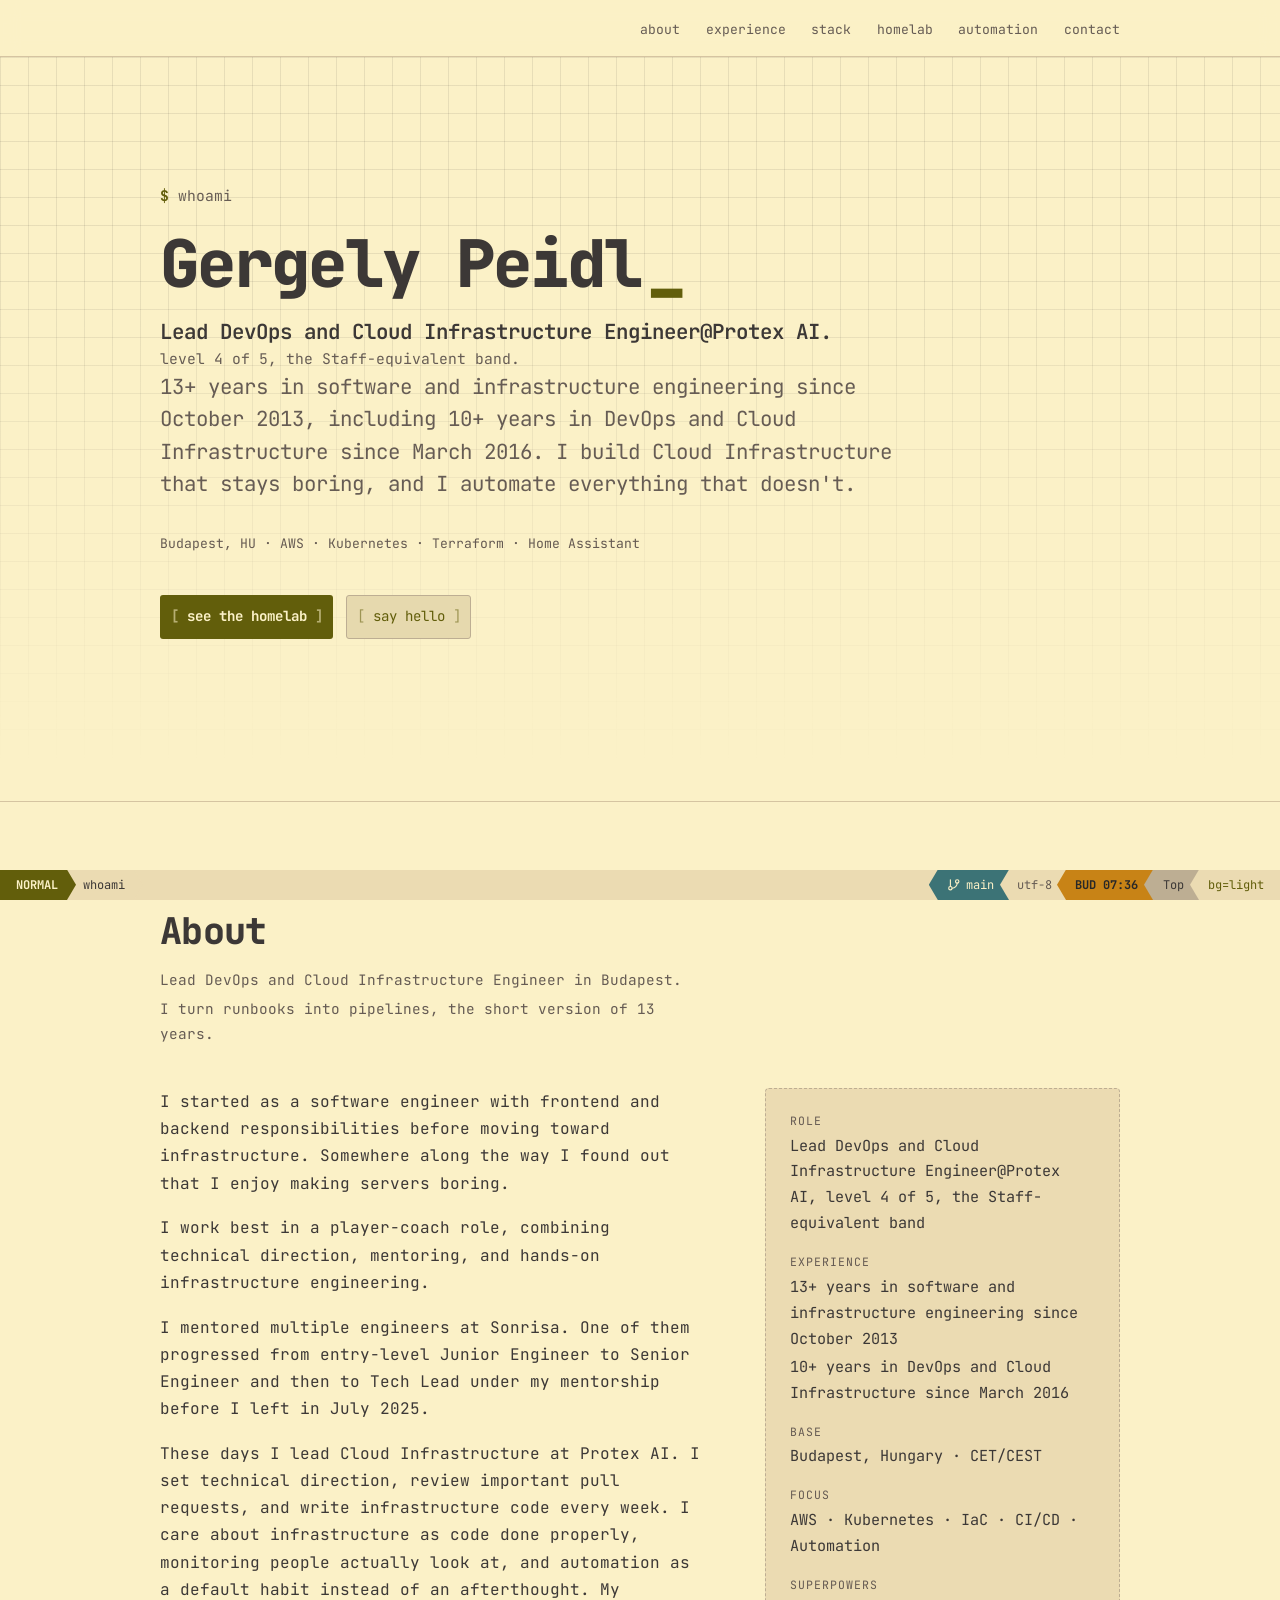
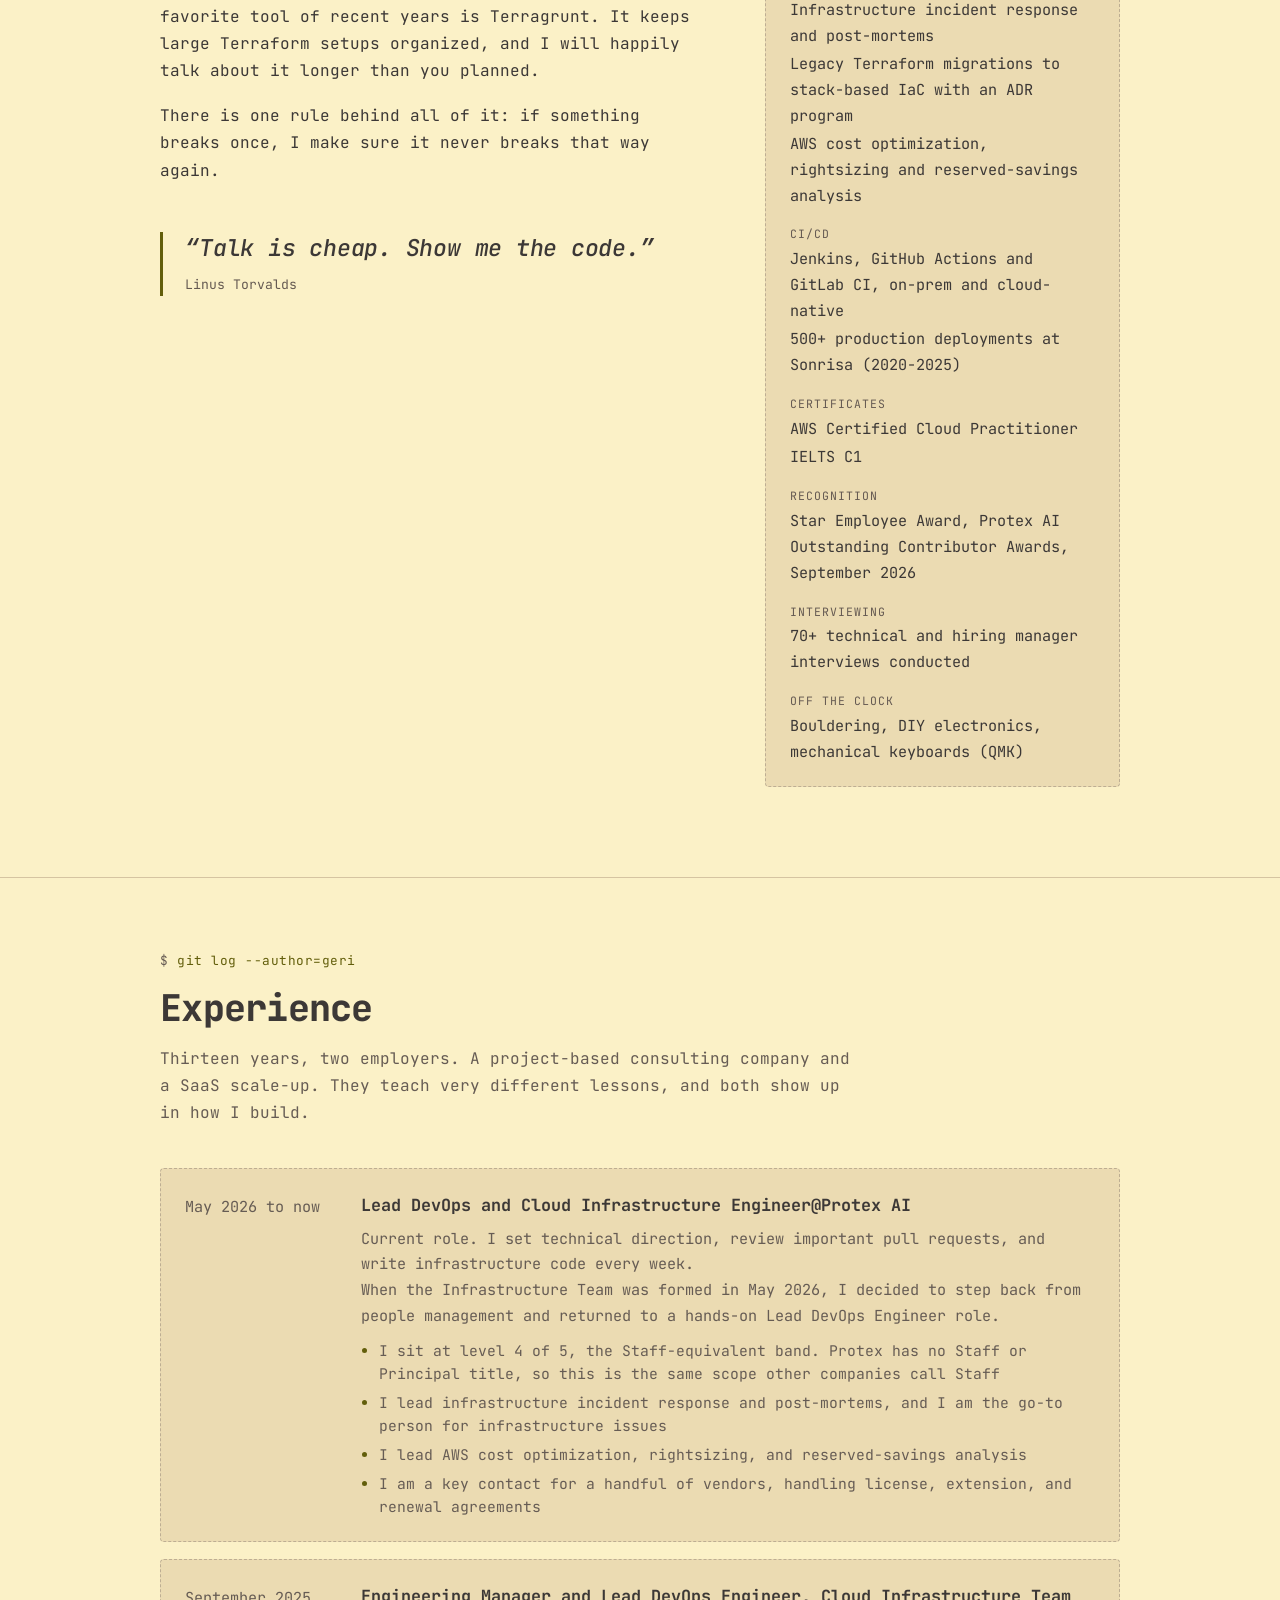
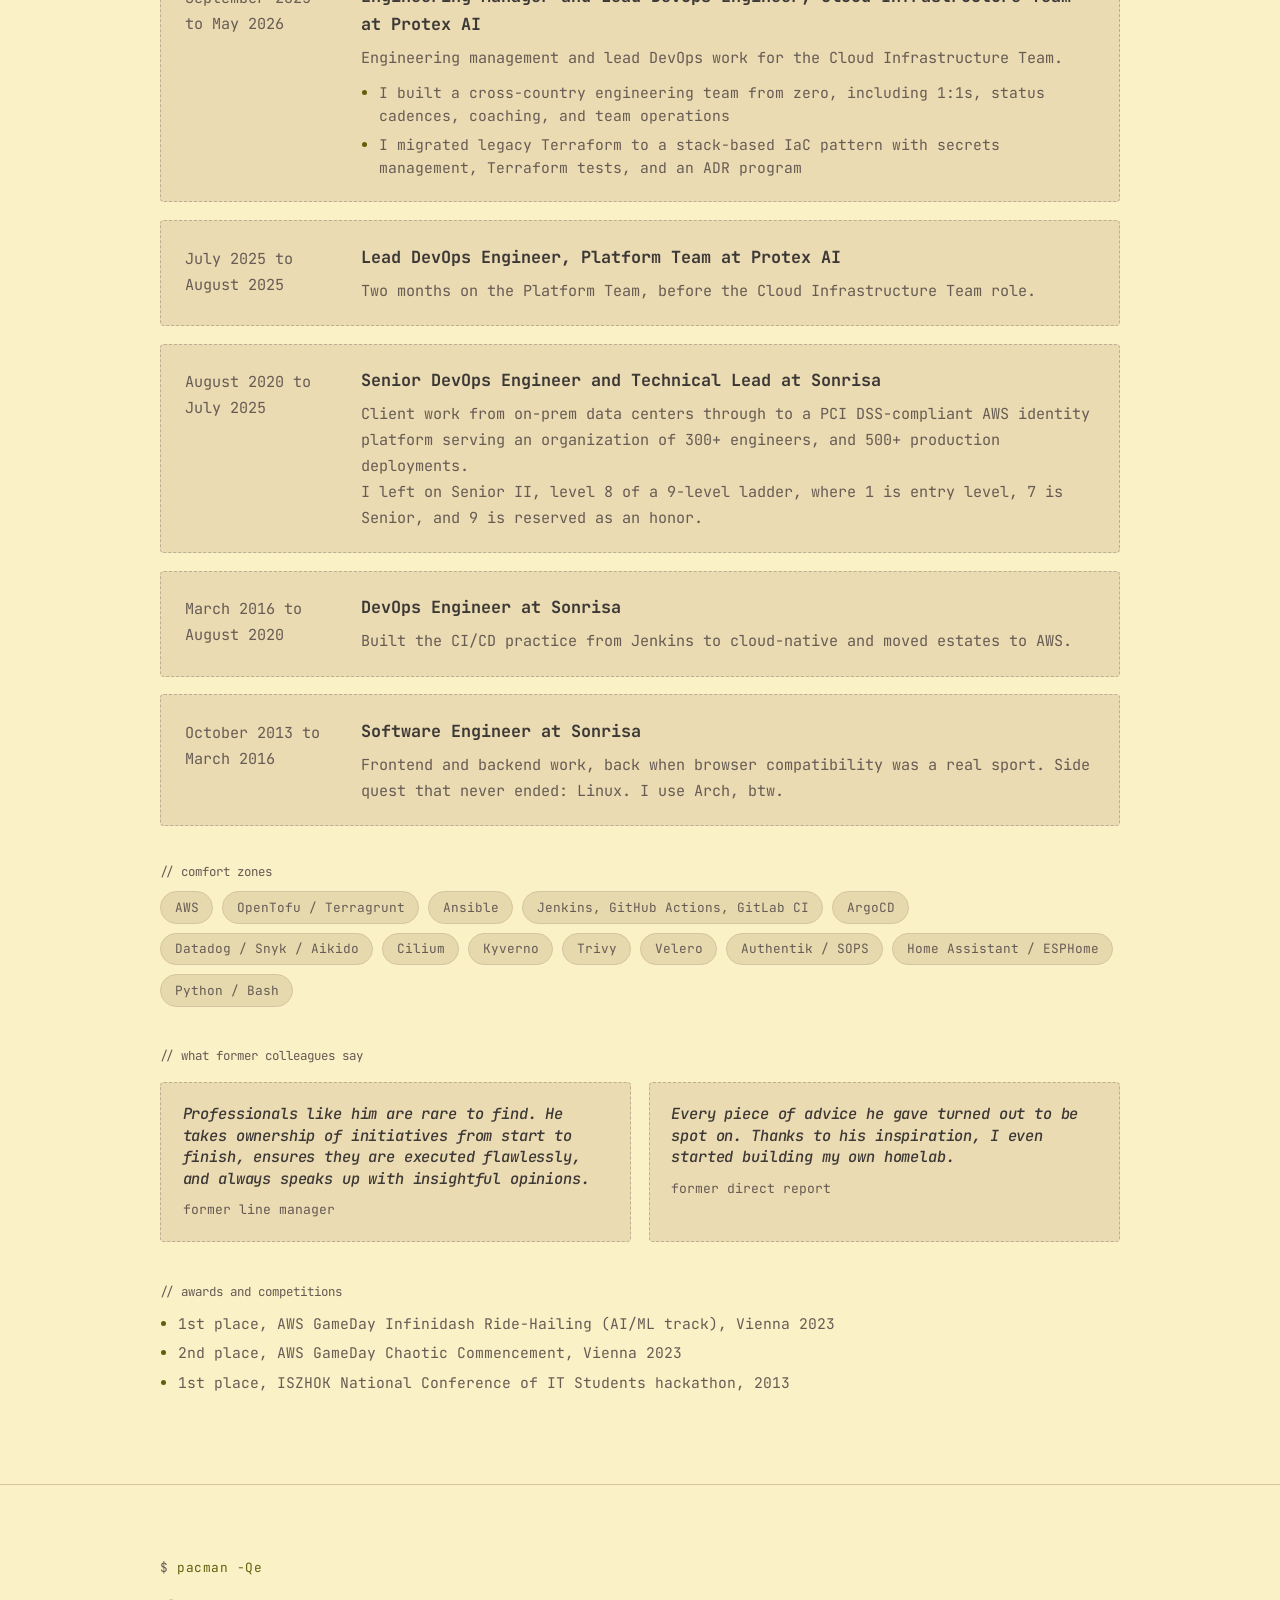
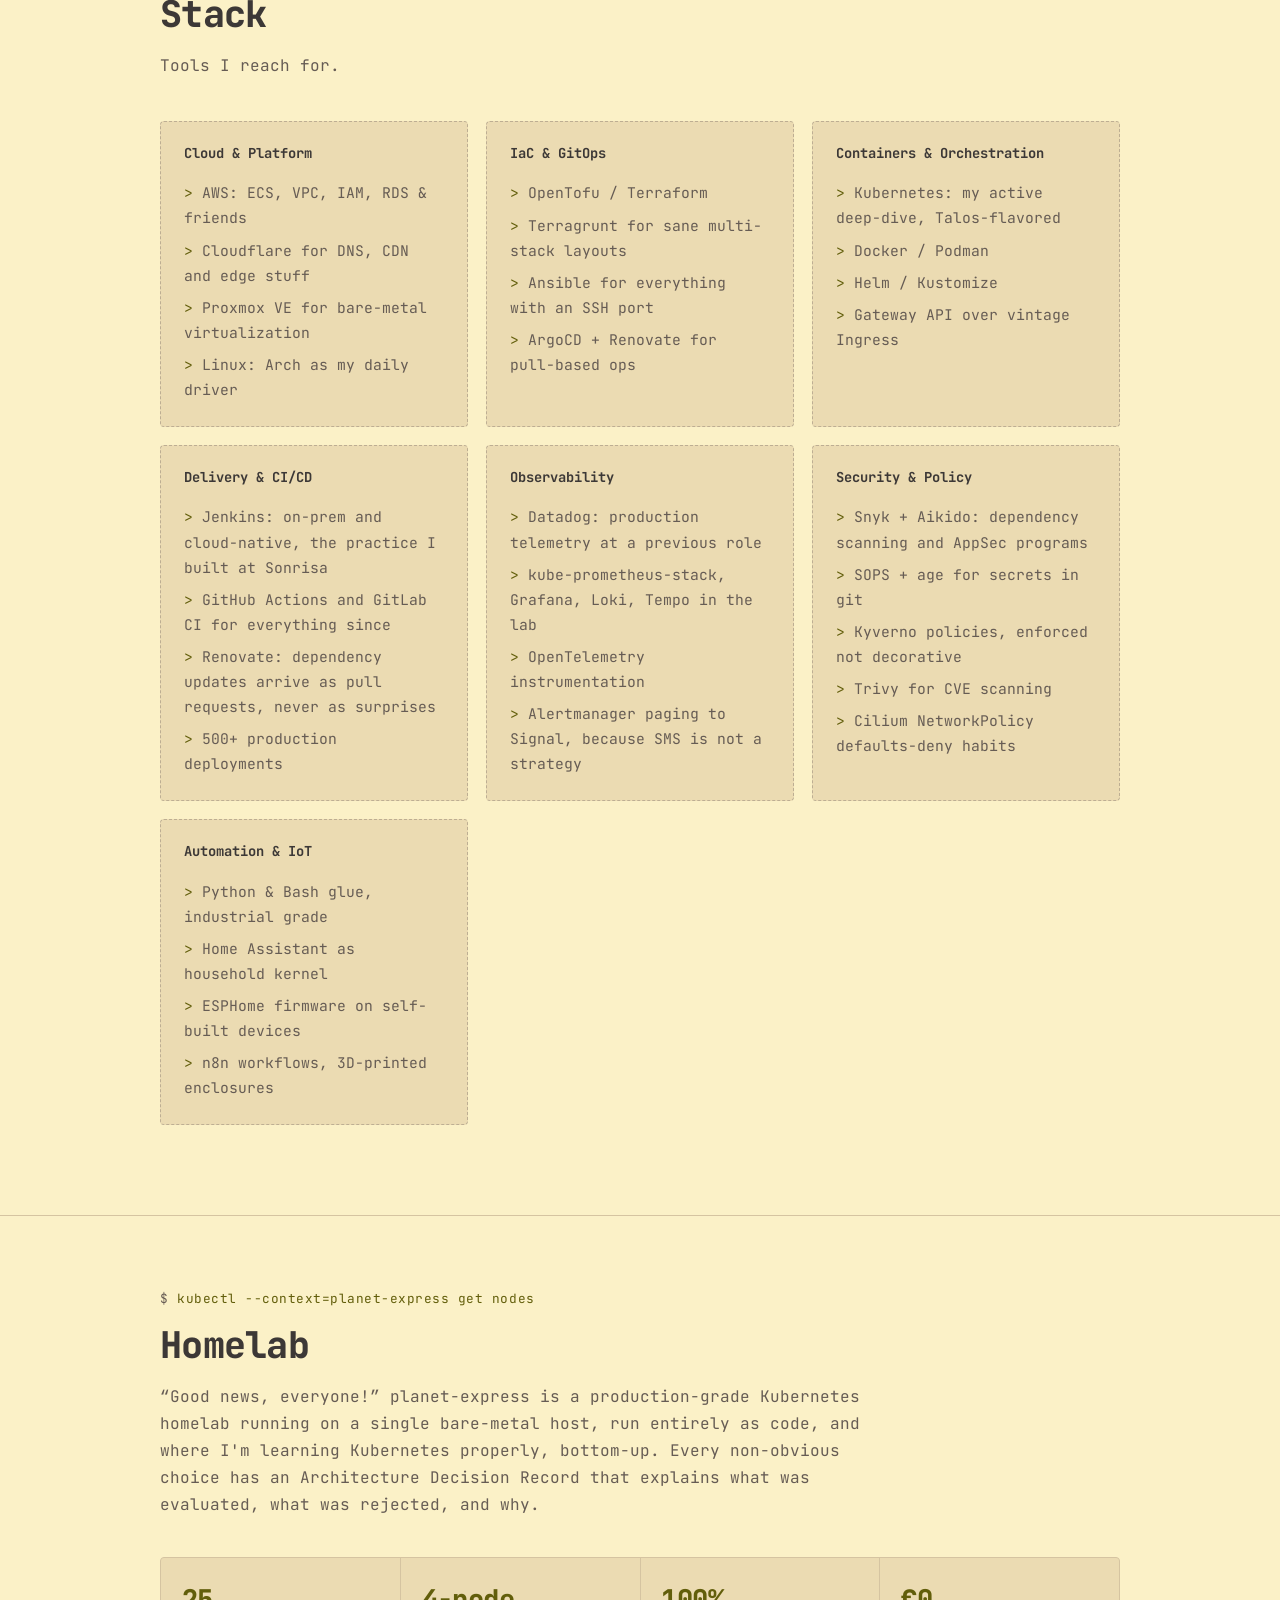
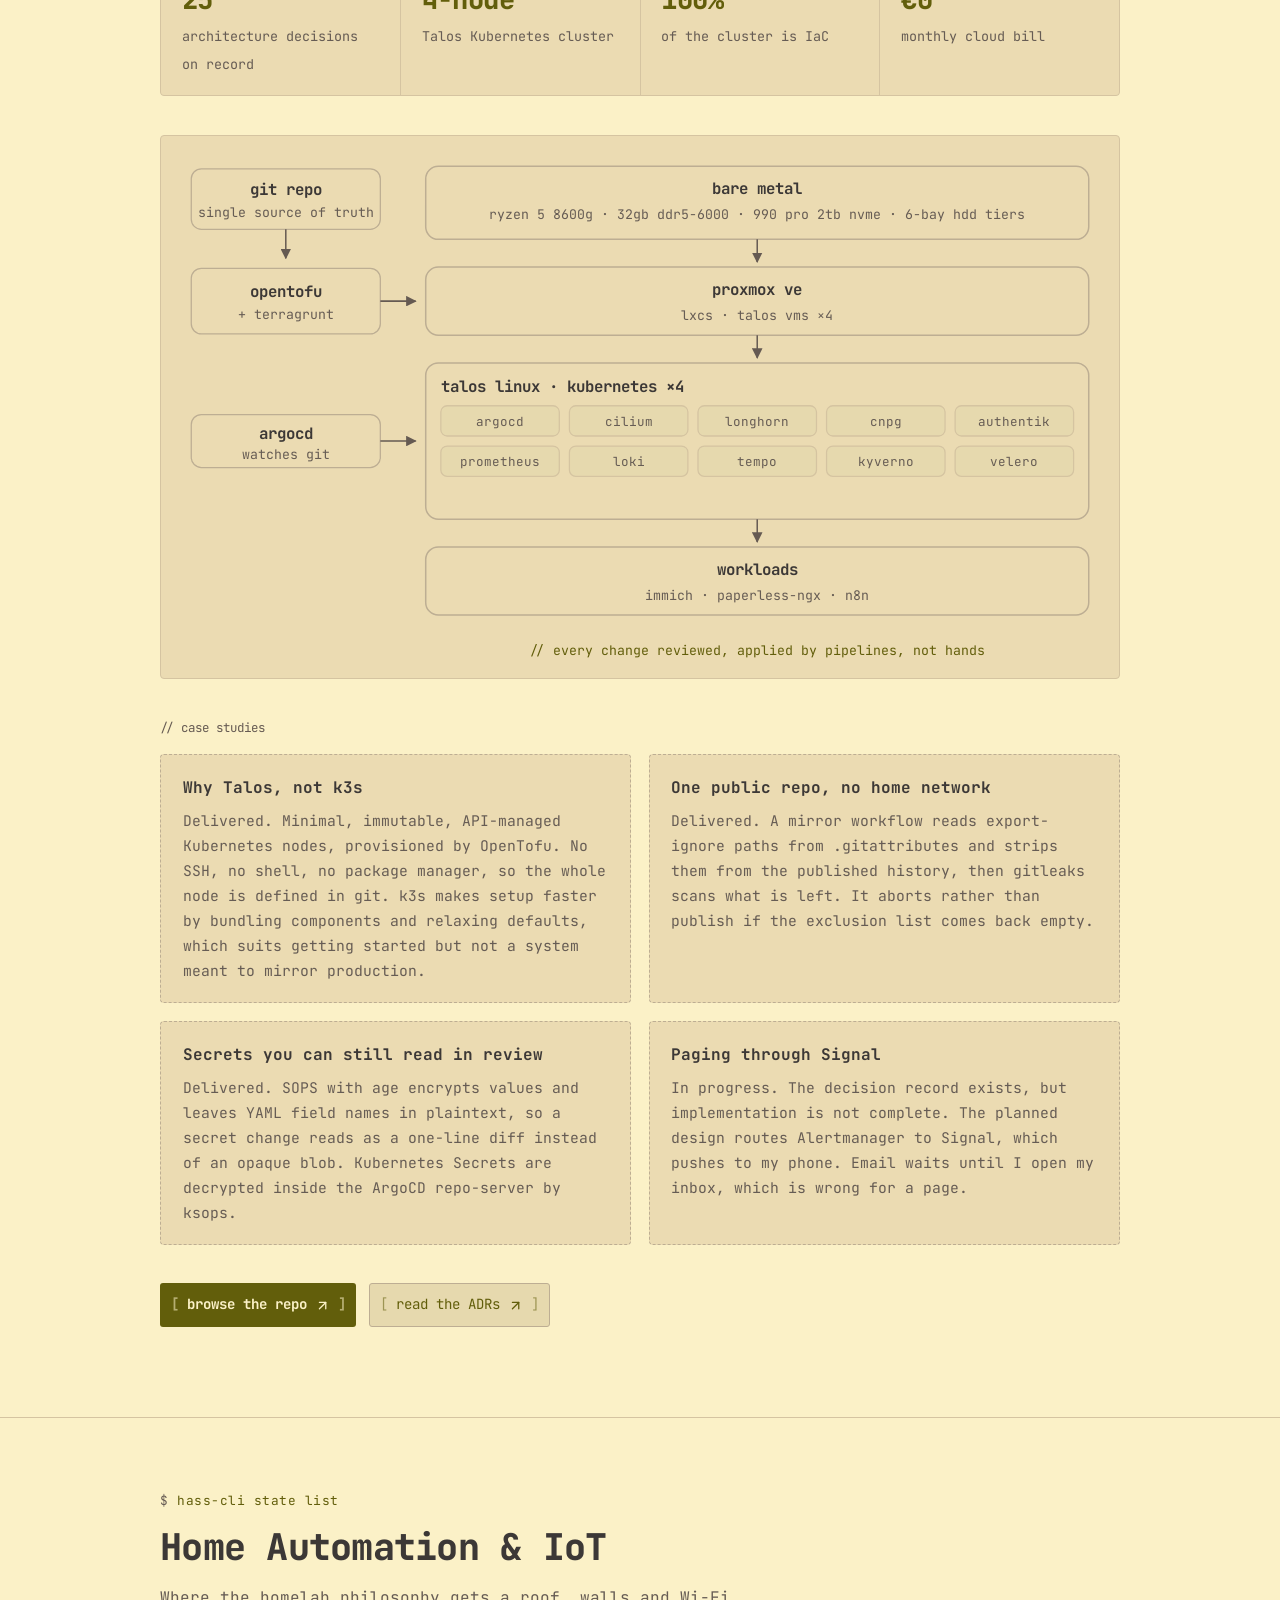
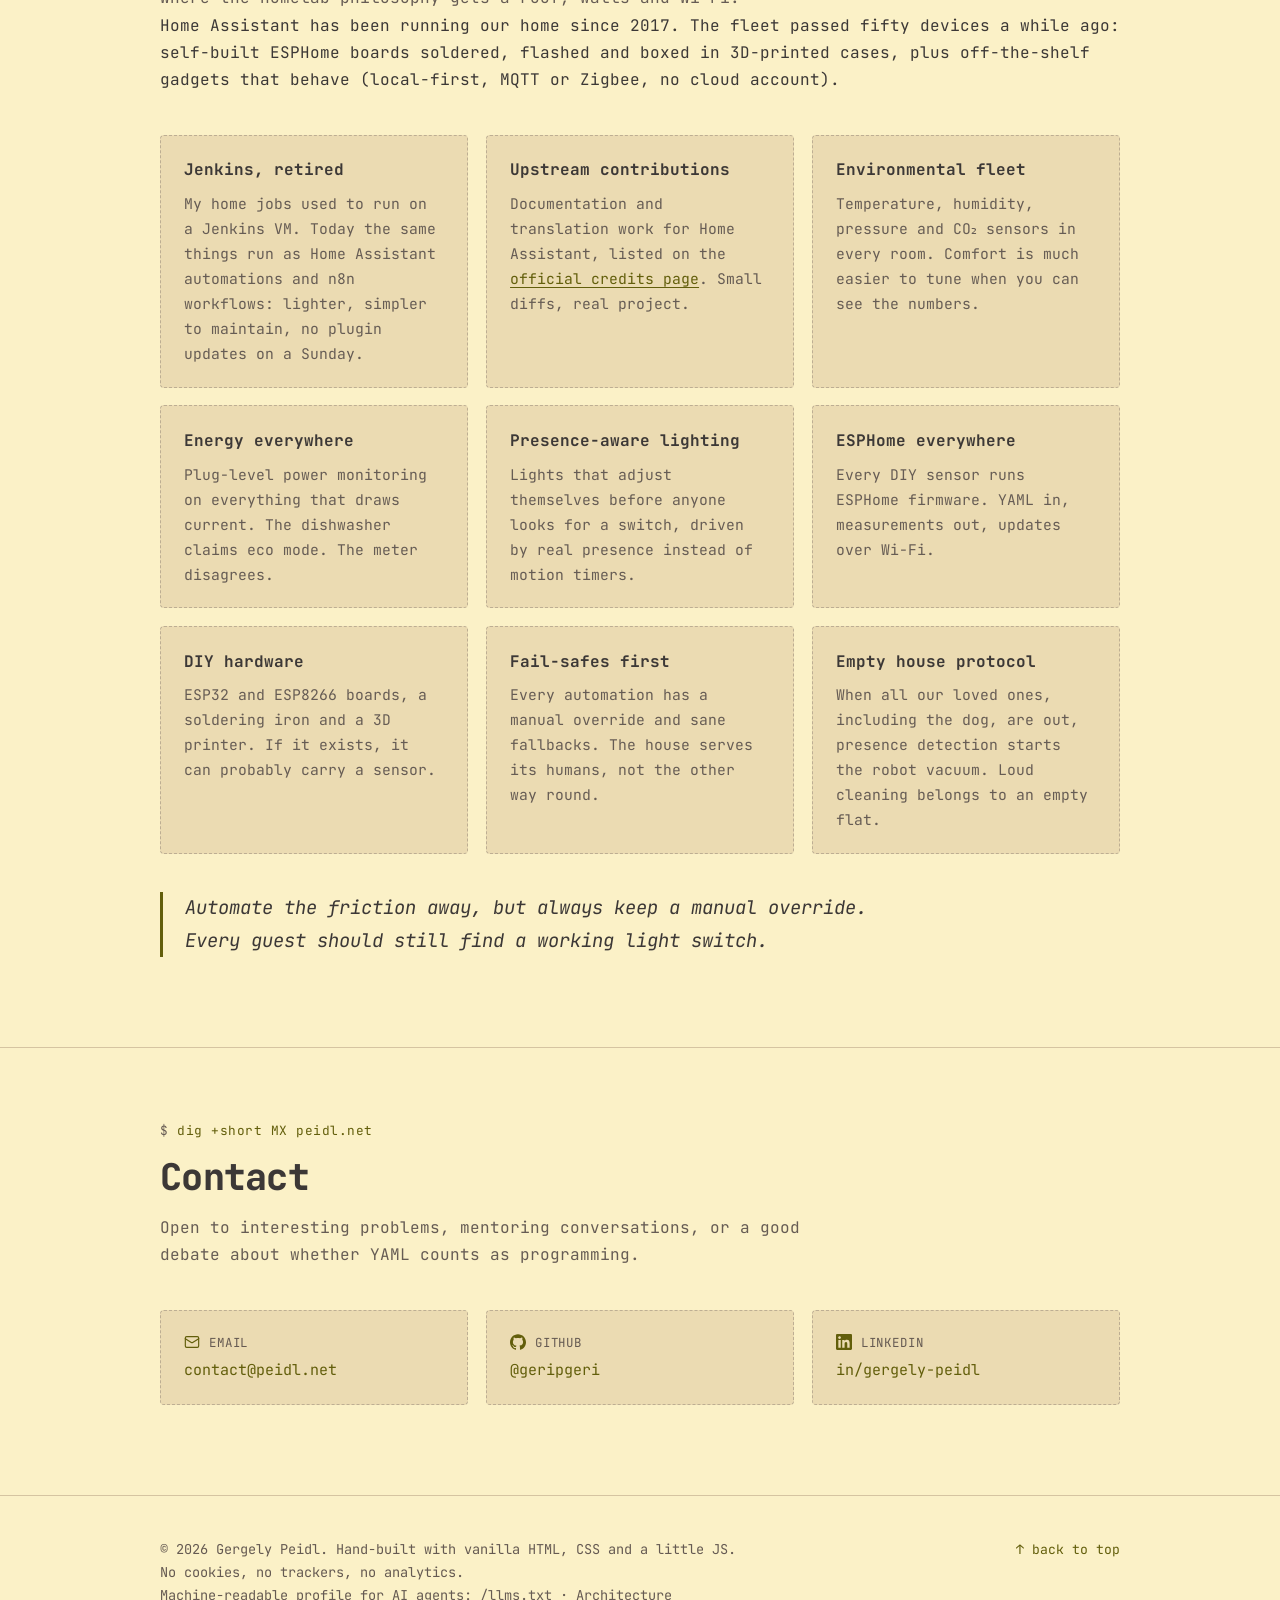
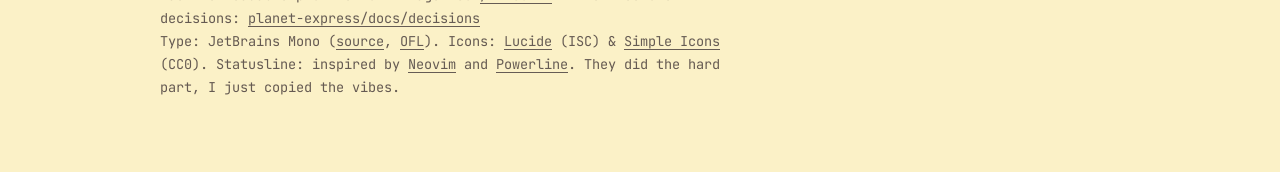
==== commit 55263b6e: "Make '?' open a backward search instead of eating the next key" ====
--- a/index.html
+++ b/index.html
@@ -18,12 +18,12 @@
   <meta property="og:image" content="https://peidl.net/img/og-cover.png">
   <meta property="og:image:width" content="1200">
   <meta property="og:image:height" content="630">
-  <meta property="og:image:alt" content="Terminal-style profile card: $ cat ~/profile, Gergely Peidl, Lead DevOps and Cloud Infrastructure Engineer at Protex AI, peidl.net, Budapest, HU, 13+ years in engineering, 10+ in DevOps and Cloud Infrastructure.">
+  <meta property="og:image:alt" content="Terminal-style profile card: $ whoami, Gergely Peidl, Lead DevOps and Cloud Infrastructure Engineer at Protex AI, peidl.net, Budapest, HU, 13+ years in engineering, 10+ in DevOps and Cloud Infrastructure.">
   <meta name="twitter:card" content="summary_large_image">
   <meta name="twitter:title" content="Gergely Peidl | Lead DevOps and Cloud Infrastructure Engineer">
   <meta name="twitter:description" content="Lead DevOps and Cloud Infrastructure Engineer at Protex AI, level 4 of 5. 13+ years in engineering, 10+ in DevOps and Cloud Infrastructure. Budapest.">
   <meta name="twitter:image" content="https://peidl.net/img/og-cover.png">
-  <meta name="twitter:image:alt" content="Terminal-style profile card: $ cat ~/profile, Gergely Peidl, Lead DevOps and Cloud Infrastructure Engineer at Protex AI, peidl.net, Budapest, HU, 13+ years in engineering, 10+ in DevOps and Cloud Infrastructure.">
+  <meta name="twitter:image:alt" content="Terminal-style profile card: $ whoami, Gergely Peidl, Lead DevOps and Cloud Infrastructure Engineer at Protex AI, peidl.net, Budapest, HU, 13+ years in engineering, 10+ in DevOps and Cloud Infrastructure.">
   <link rel="sitemap" type="application/xml" href="https://peidl.net/sitemap.xml">
   <meta name="theme-color" media="(prefers-color-scheme: light)" content="#fbf1c7">
   <meta name="theme-color" media="(prefers-color-scheme: dark)" content="#282828">
@@ -533,7 +533,8 @@
   ^D / ^U                    scroll half-page down / up
   {  / }                     previous / next section
   w  / b                     next / previous section
-  /pattern   n  N            search this page
+  /pattern  ?pattern         search forward / backward
+  n  N                       next / previous match
   :smile                     the classic
   :e!                        reload from disk
   :h                         this help</pre>
--- a/css/styles.css
+++ b/css/styles.css
@@ -782,19 +782,15 @@
    prose column and visually crowded the facts box beside and below it.
    Tying the measure to the grid's own first column keeps them aligned at
    every width, and survives a change to the 1.55fr ratio.
-   The size is set so the deck holds its two intended lines at 1024px and
-   wider. The site renders entirely in JetBrains Mono, where line length is
-   just a character count, so both numbers are worth keeping: at 0.9rem
-   against 549px of column, line one measures 501px and line two, the
-   tighter of the two at 535px, is what actually sets the budget, at 63
-   characters.
-   Between 1024px and the 46rem single column breakpoint that budget does
-   not hold, because the column shrinks faster than the type: measured at
-   1000px it is 529px, at 940px 495px, at 860px 449px. Line two wraps
-   first, around 1000px, and line one follows below 1024px, so the deck
-   reads as three or four lines across the whole range. Shrinking the type
-   or widening the column there would fix it; nothing does yet.
-   The single column breakpoint restores 1rem and the full 44em measure. */
+   The size is set so both sentences hold a single line at every width. The
+   site renders entirely in JetBrains Mono, where line length is just a
+   character count, so both numbers are worth keeping: at 0.9rem against 549px
+   of column, line one measures 501px and line two, the tighter of the two at
+   535px, is what actually sets the budget, at 63 characters.
+   The 64rem query below is what keeps that budget honest. Two columns hold
+   535px only while the prose column is wide enough, which stops being true
+   just under 1024px, so below there the grid stacks, the deck goes back to
+   1rem and the full 44em measure, and the line break is no longer at risk. */
 #about .section-head .intro {
   max-width: calc((100% - var(--about-gap)) * 1.55 / 2.55);
   font-size: 0.9rem;
@@ -1266,17 +1262,28 @@
   white-space: nowrap;
 }
 
+/* The about grid stacks at 64rem, not at the 46rem every other grid waits for.
+   Two columns only work here while the prose column can hold the deck's
+   longest line, which measures 535px at 0.9rem, and measured in the browser
+   that stops being true just under 1024px: the column is 543px at a 1024px
+   viewport, 529px at 1000px, 495px at 940px and 414px at 800px. Below that
+   the deck breaks into three or four lines, and the facts box is squeezed
+   into a 267px column at the bottom of the range. Both are better off
+   stacked, and one column also frees the deck to go back to 1rem and the
+   full 44em measure. */
+@media (max-width: 64rem) {
+  .about-grid {
+    grid-template-columns: 1fr;
+  }
+  #about .section-head .intro {
+    max-width: 44em;
+    font-size: 1rem;
+  }
+}
+
 @media (max-width: 46rem) {
   :root {
     --nav-h: 3rem;
-  }
-  .about-grid {
-    grid-template-columns: 1fr;
-  }
-  /* single column, so the intro can use the full measure and body size again */
-  #about .section-head .intro {
-    max-width: 44em;
-    font-size: 1rem;
   }
   .xp-item {
     grid-template-columns: 1fr;
